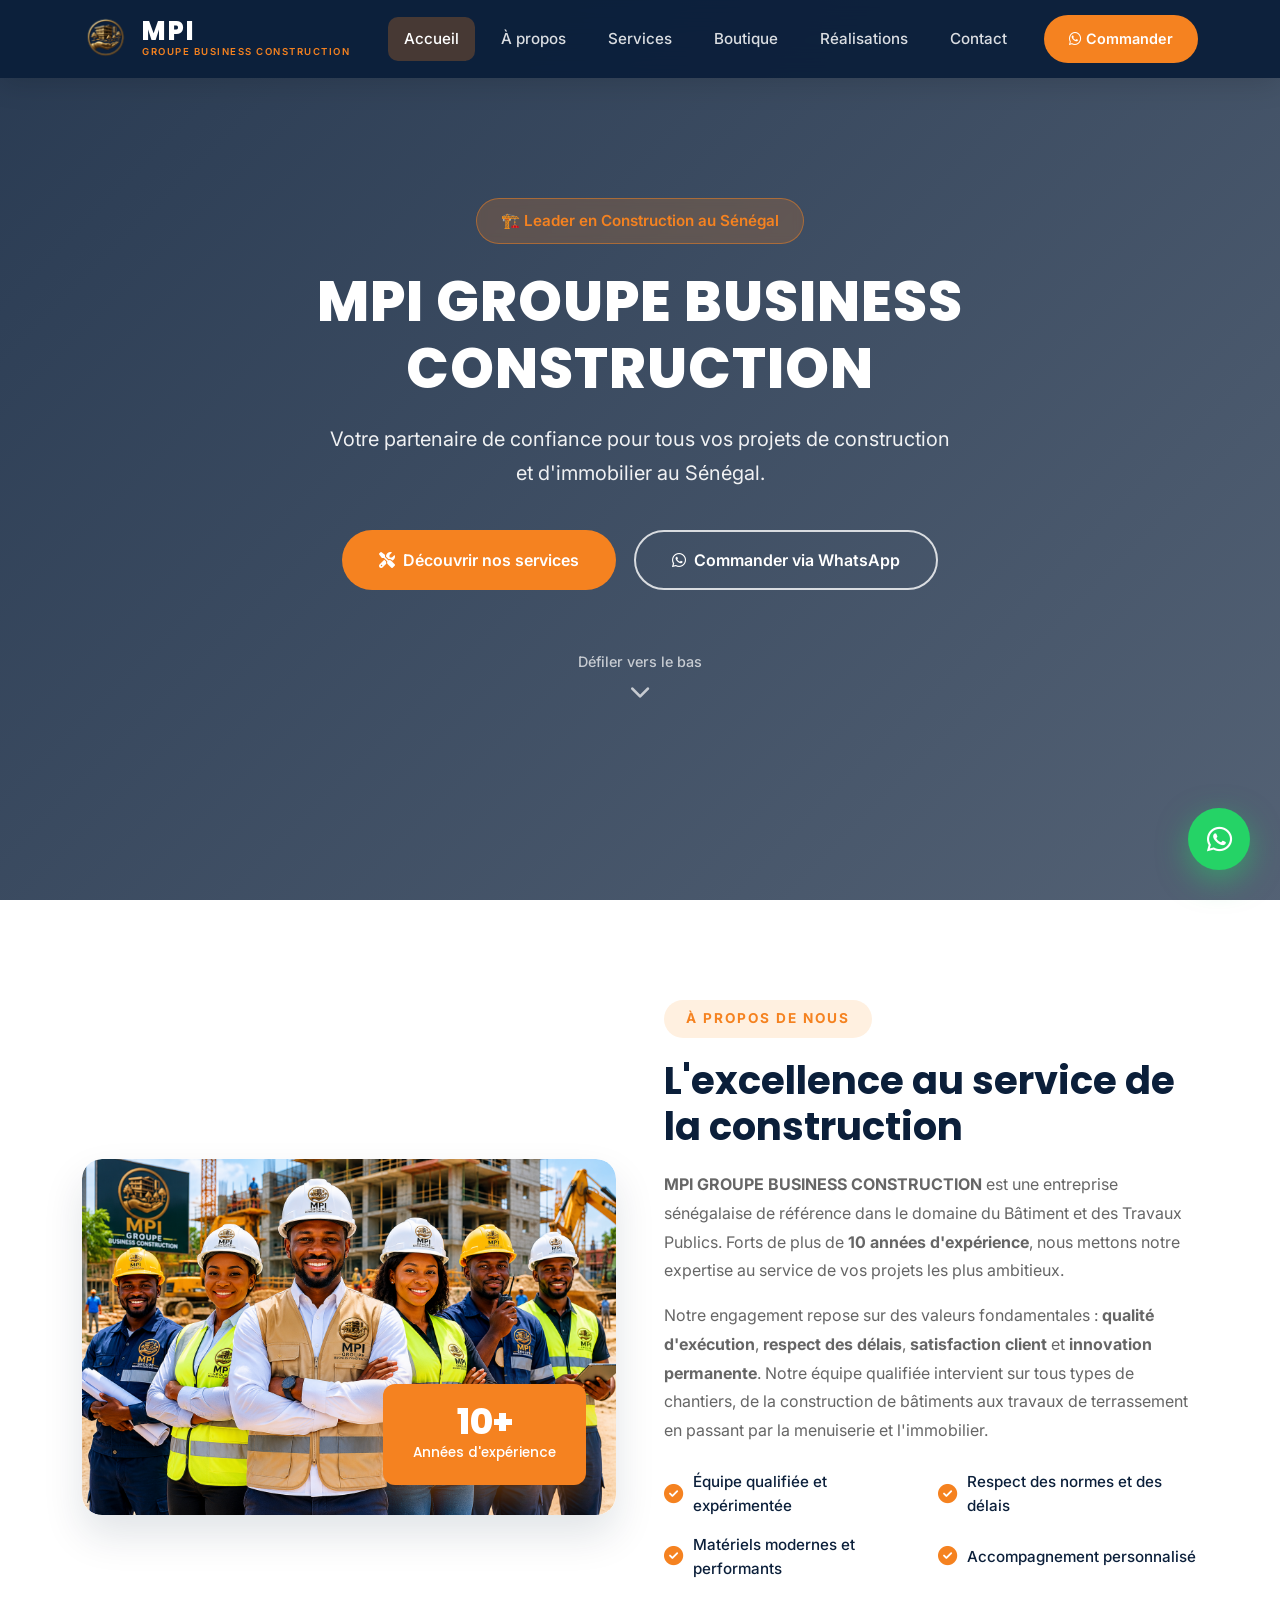
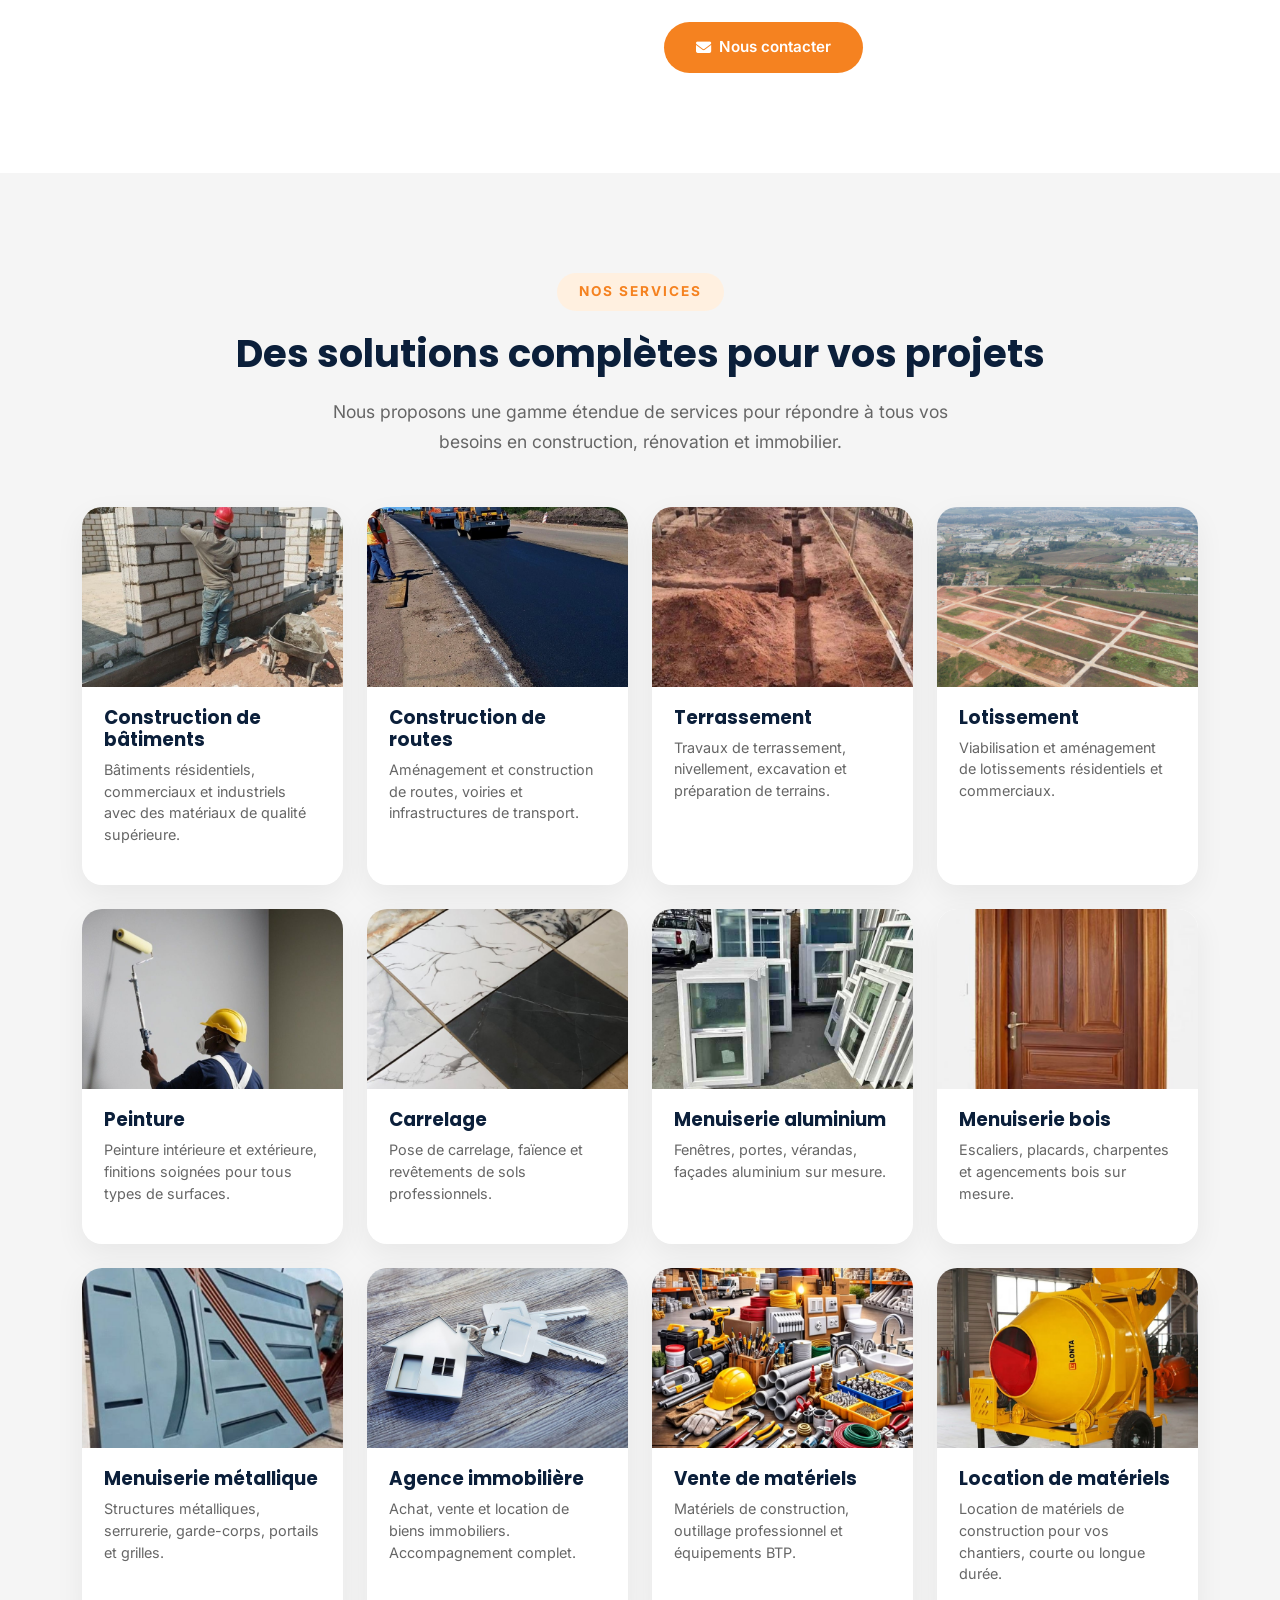
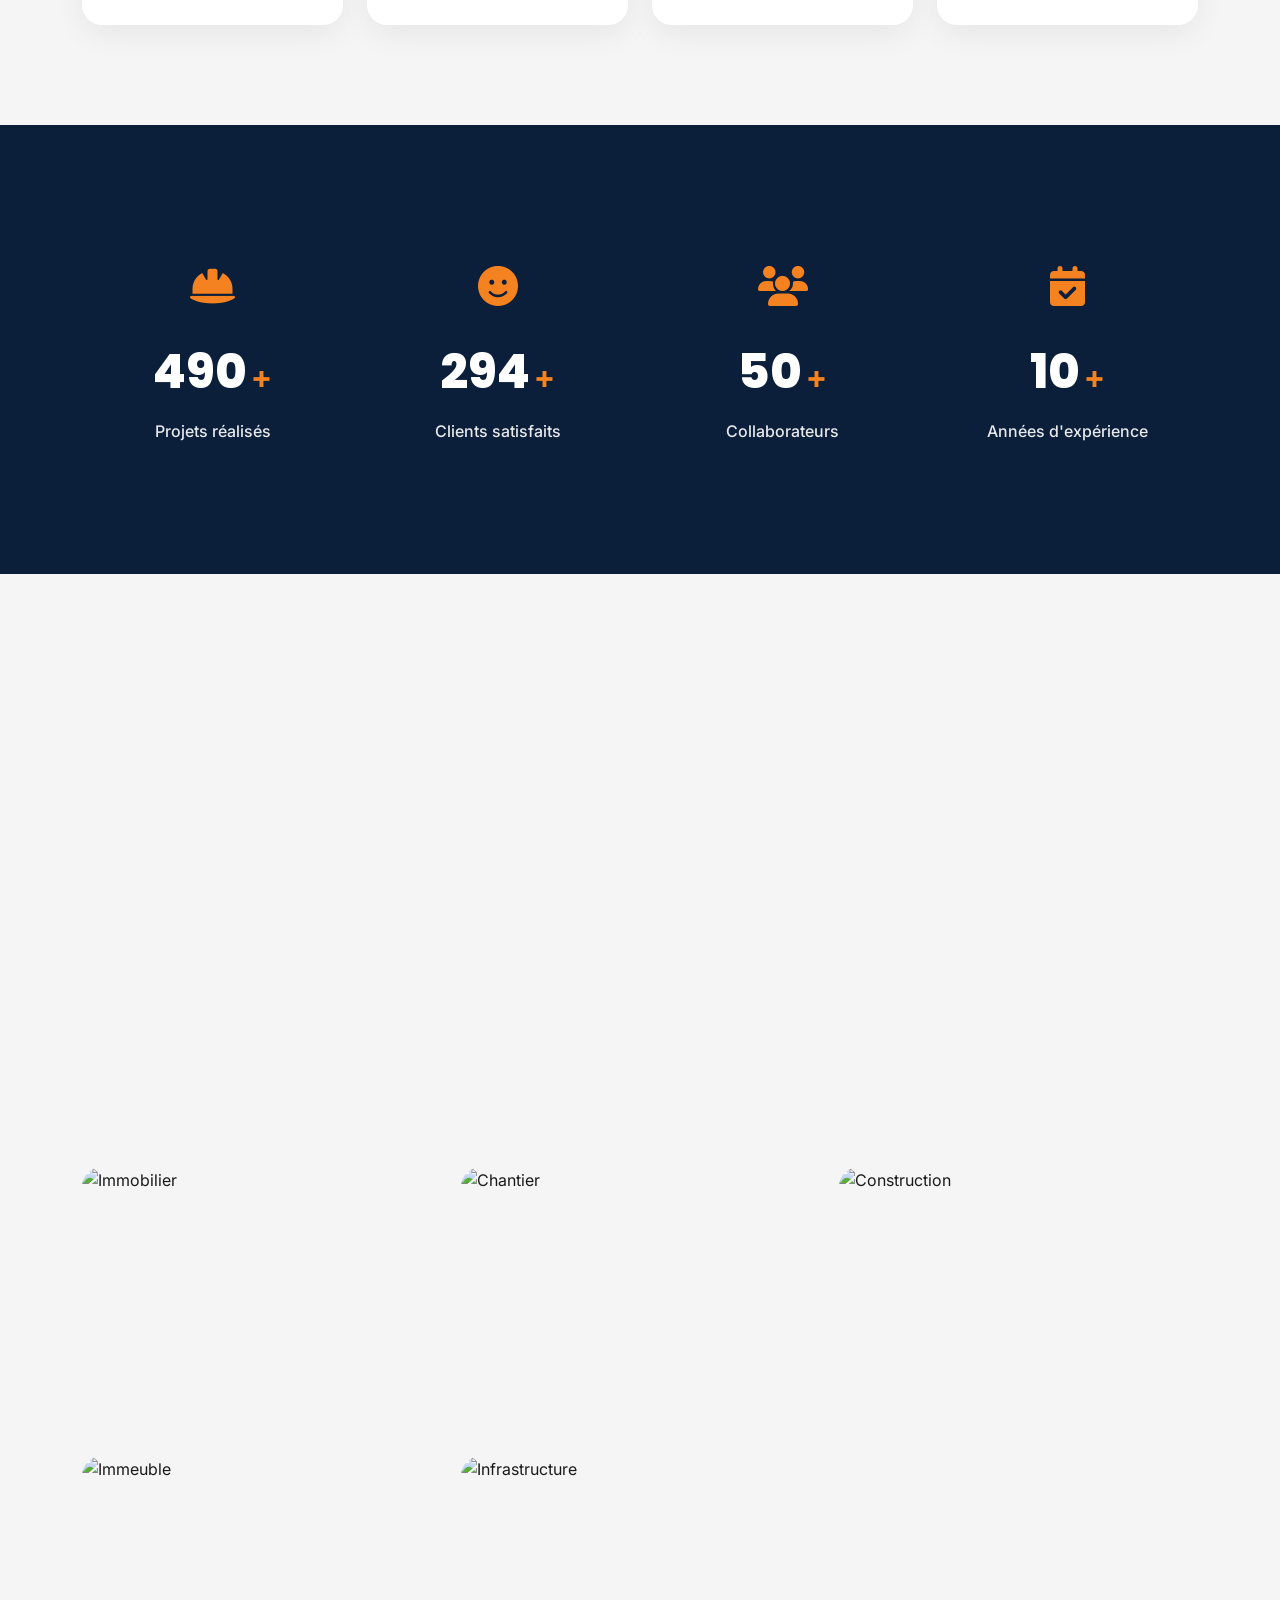
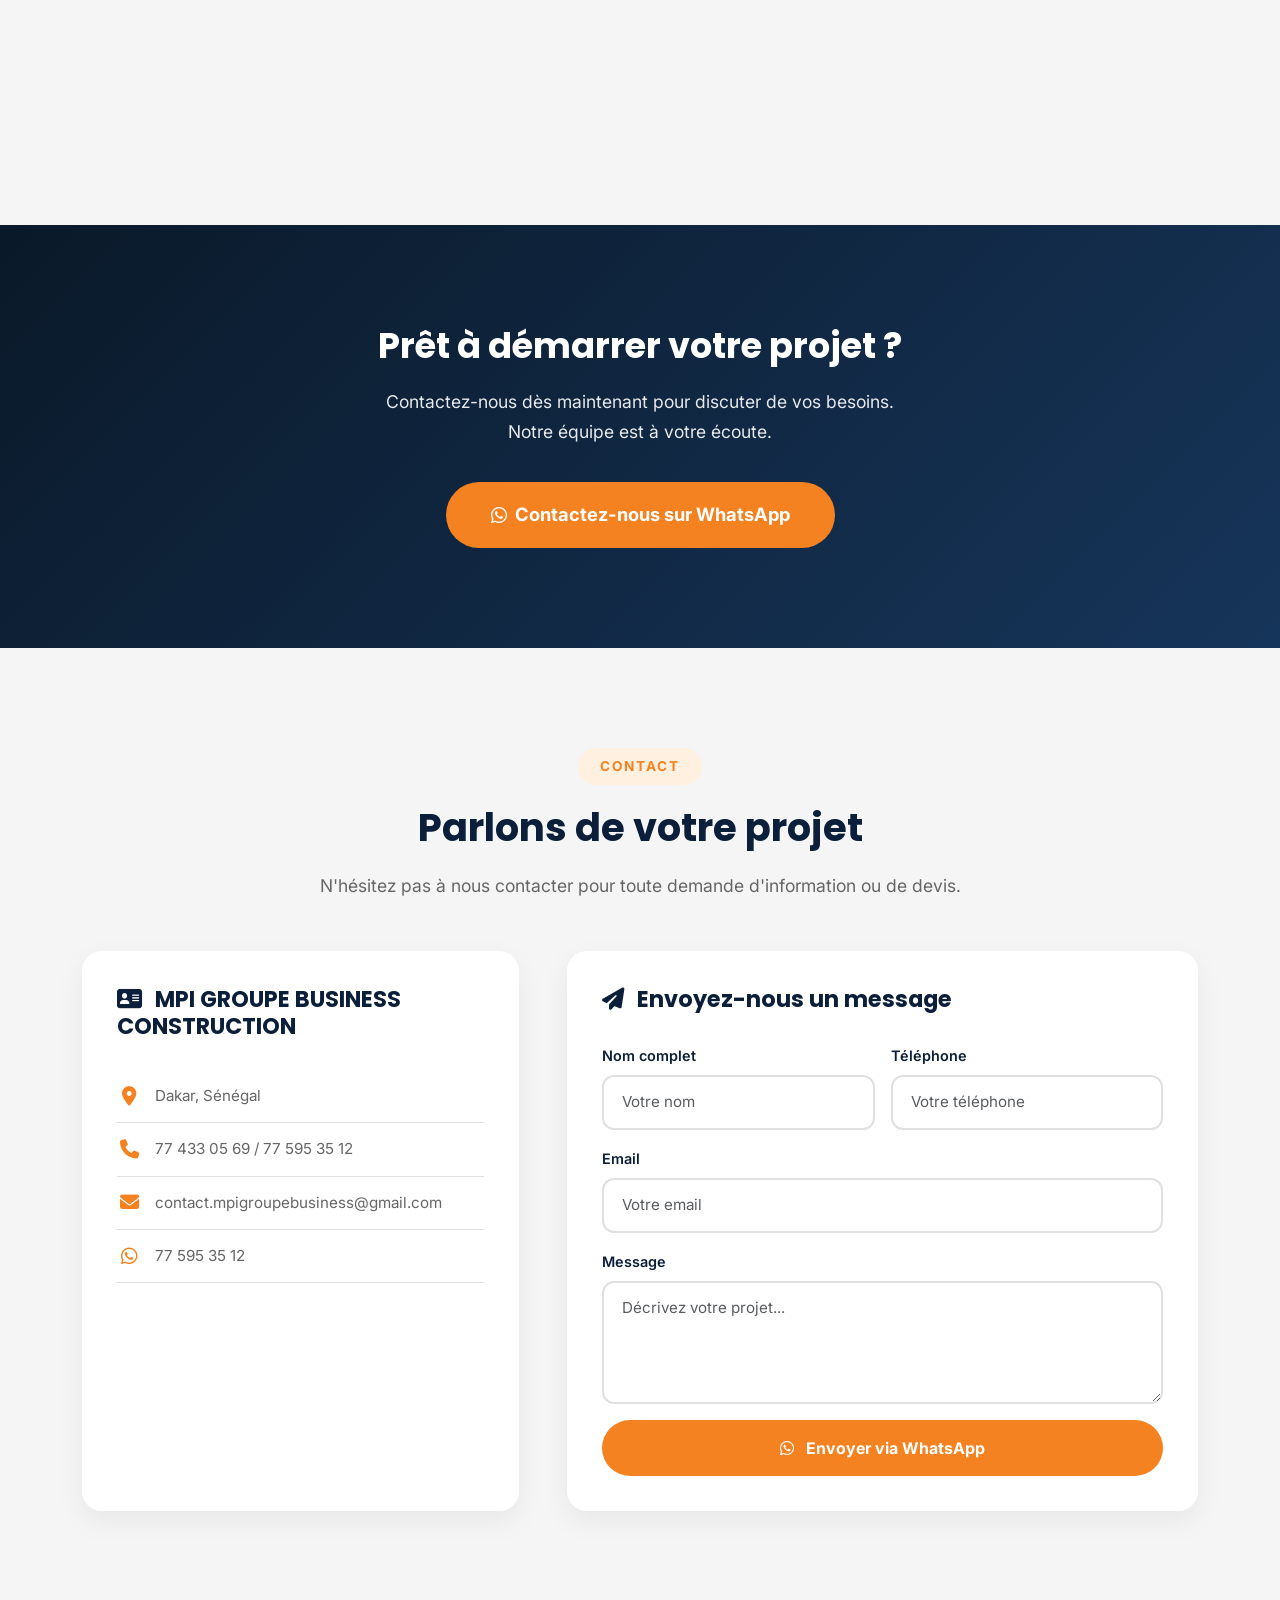
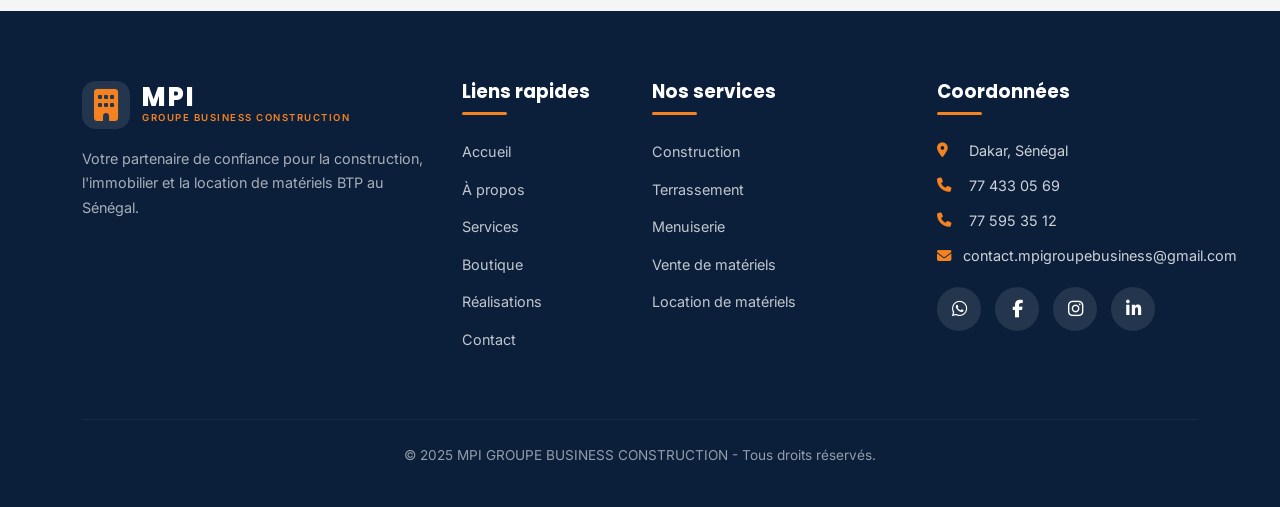
==== index.html @ d616fa85 "first commit" ====
<!DOCTYPE html>
<html lang="fr">
<head>
    <meta charset="UTF-8">
    <meta name="viewport" content="width=device-width, initial-scale=1.0">
    <!-- ==================== SEO META TAGS ==================== -->
    <meta name="title" content="MPI GROUPE BUSINESS CONSTRUCTION - Construction & Immobilier au Sénégal">
    <meta name="description" content="MPI GROUPE BUSINESS CONSTRUCTION, votre partenaire de confiance pour tous vos projets de construction, terrassement, menuiserie, lotissement et immobilier à Dakar au Sénégal. Vente et location de matériels de construction.">
    <meta name="keywords" content="MPI GROUPE BUSINESS, construction Sénégal, bâtiment Dakar, travaux publics, terrassement, lotissement, menuiserie, immobilier Sénégal, vente matériel construction, location matériel BTP, MPI Dakar">
    <meta name="author" content="MPI GROUPE BUSINESS CONSTRUCTION">
    <meta name="robots" content="index, follow">
    <meta name="language" content="French">
    <!-- Open Graph / Facebook -->
    <meta property="og:type" content="website">
    <meta property="og:url" content="https://mpi-groupe-business.netlify.app/">
    <meta property="og:title" content="MPI GROUPE BUSINESS CONSTRUCTION - Construction & Immobilier">
    <meta property="og:description" content="Expert en construction, terrassement, menuiserie, lotissement et immobilier à Dakar. Vente et location de matériels BTP.">
    <meta property="og:image" content="https://images.unsplash.com/photo-1503387762-592deb58ef4e?w=1200&h=630&fit=crop">
    <!-- Twitter -->
    <meta property="twitter:card" content="summary_large_image">
    <meta property="twitter:url" content="https://mpi-groupe-business.netlify.app/">
    <meta property="twitter:title" content="MPI GROUPE BUSINESS CONSTRUCTION">
    <meta property="twitter:description" content="Construction, immobilier et matériels BTP au Sénégal.">
    <meta property="twitter:image" content="https://images.unsplash.com/photo-1503387762-592deb58ef4e?w=1200&h=630&fit=crop">
    <!-- Favicon -->
    <link rel="icon" type="image/svg+xml" href="data:image/svg+xml,%3Csvg xmlns='http://www.w3.org/2000/svg' viewBox='0 0 64 64'%3E%3Crect x='10' y='20' width='44' height='40' fill='%230B1F3A' rx='2'/%3E%3Crect x='26' y='40' width='12' height='20' fill='%23F58220' rx='1'/%3E%3Crect x='14' y='28' width='8' height='8' fill='%23F58220' rx='1'/%3E%3Crect x='28' y='28' width='8' height='8' fill='%23F58220' rx='1'/%3E%3Crect x='42' y='28' width='8' height='8' fill='%23F58220' rx='1'/%3E%3C/svg%3E">
    <!-- Google Fonts (Inter & Poppins) -->
    <link rel="preconnect" href="https://fonts.googleapis.com">
    <link rel="preconnect" href="https://fonts.gstatic.com" crossorigin>
    <link href="https://fonts.googleapis.com/css2?family=Inter:wght@400;500;600;700;800;900&family=Poppins:wght@600;700;800&display=swap" rel="stylesheet">
    <!-- Bootstrap 5 CSS CDN -->
    <link href="https://cdn.jsdelivr.net/npm/bootstrap@5.3.2/dist/css/bootstrap.min.css" rel="stylesheet">
    <!-- Font Awesome 6 CDN -->
    <link rel="stylesheet" href="https://cdnjs.cloudflare.com/ajax/libs/font-awesome/6.5.1/css/all.min.css">
    <!-- Feuille de style personnalisée -->
    <link rel="stylesheet" href="style.css">
    <title>MPI GROUPE BUSINESS CONSTRUCTION - Construction & Immobilier au Sénégal</title>
</head>
<body>

    <!-- ==================== BOUTON WHATSAPP FLOTTANT ==================== -->
    <a href="https://wa.me/221775953512" class="whatsapp-float" target="_blank" rel="noopener noreferrer" aria-label="Contactez-nous sur WhatsApp">
        <i class="fab fa-whatsapp"></i>
    </a>

    <!-- ==================== NAVBAR ==================== -->
    <nav class="navbar navbar-expand-lg fixed-top" id="navbar">
        <div class="container">
            <a class="navbar-brand" href="index.html">
                <div class="logo-container">
                    <img src="assets/logo1.png" alt="MPI" height="48">
                    <!-- <span class="logo-icon"><i class="fas fa-building"></i></span>-->
                    <div class="logo-text">
                        <span class="logo-main">MPI</span>
                        <span class="logo-sub">GROUPE BUSINESS CONSTRUCTION</span>
                    </div>
                </div>
            </a>
            <button class="navbar-toggler" type="button" data-bs-toggle="collapse" data-bs-target="#navbarNav" aria-controls="navbarNav" aria-expanded="false" aria-label="Menu">
                <span class="navbar-toggler-icon"></span>
            </button>
            <div class="collapse navbar-collapse" id="navbarNav">
                <ul class="navbar-nav ms-auto align-items-lg-center">
                    <li class="nav-item"><a class="nav-link active" href="index.html">Accueil</a></li>
                    <li class="nav-item"><a class="nav-link" href="#a-propos">À propos</a></li>
                    <li class="nav-item"><a class="nav-link" href="#services">Services</a></li>
                    <li class="nav-item"><a class="nav-link" href="boutique.html">Boutique</a></li>
                    <li class="nav-item"><a class="nav-link" href="#realisations">Réalisations</a></li>
                    <li class="nav-item"><a class="nav-link" href="#contact">Contact</a></li>
                    <li class="nav-item ms-lg-3 mt-2 mt-lg-0">
                        <a href="https://wa.me/221775953512" class="btn btn-cta-nav" target="_blank" rel="noopener noreferrer">
                            <i class="fab fa-whatsapp me-1"></i> Commander
                        </a>
                    </li>
                </ul>
            </div>
        </div>
    </nav>

    <!-- ==================== SECTION HERO ==================== -->
    <section class="hero-section" id="accueil">
        <div class="hero-overlay"></div>
        <div class="container hero-content">
            <div class="row justify-content-center text-center">
                <div class="col-lg-10">
                    <span class="hero-badge animate-fadeInUp">🏗️ Leader en Construction au Sénégal</span>
                    <h1 class="hero-title animate-fadeInUp delay-1">MPI GROUPE BUSINESS<br>CONSTRUCTION</h1>
                    <p class="hero-subtitle animate-fadeInUp delay-2">
                        Votre partenaire de confiance pour tous vos projets de construction<br>
                        et d'immobilier au Sénégal.
                    </p>
                    <div class="hero-buttons animate-fadeInUp delay-3">
                        <a href="#services" class="btn btn-hero-primary">
                            <i class="fas fa-tools me-2"></i> Découvrir nos services
                        </a>
                        <a href="https://wa.me/221775953512" class="btn btn-hero-secondary" target="_blank" rel="noopener noreferrer">
                            <i class="fab fa-whatsapp me-2"></i> Commander via WhatsApp
                        </a>
                    </div>
                    <div class="scroll-indicator animate-fadeInUp delay-4">
                        <span>Défiler vers le bas</span>
                        <i class="fas fa-chevron-down"></i>
                    </div>
                </div>
            </div>
        </div>
    </section>

    <!-- ==================== SECTION À PROPOS ==================== -->
    <section class="about-section section-padding" id="a-propos">
        <div class="container">
            <div class="row align-items-center g-5">
                <div class="col-lg-6 reveal fade-in-left">
                    <div class="about-image-wrapper">
                        <img src="assets/apropos (2).png"
                        alt="Équipe MPI GROUPE BUSINESS CONSTRUCTION"
                        class="about-image"
                        loading="lazy">
                        <div class="experience-badge">
                            <span class="experience-number">10+</span>
                            <span class="experience-text">Années d'expérience</span>
                        </div>
                    </div>
                </div>
                <div class="col-lg-6 reveal fade-in-right">
                    <span class="section-label">À PROPOS DE NOUS</span>
                    <h2 class="section-title">L'excellence au service de la construction</h2>
                    <p class="about-text">
                        <strong>MPI GROUPE BUSINESS CONSTRUCTION</strong> est une entreprise sénégalaise de référence
                        dans le domaine du Bâtiment et des Travaux Publics. Forts de plus de <strong>10 années d'expérience</strong>,
                        nous mettons notre expertise au service de vos projets les plus ambitieux.
                    </p>
                    <p class="about-text">
                        Notre engagement repose sur des valeurs fondamentales : <strong>qualité d'exécution</strong>,
                        <strong>respect des délais</strong>, <strong>satisfaction client</strong> et <strong>innovation permanente</strong>.
                        Notre équipe qualifiée intervient sur tous types de chantiers, de la construction de bâtiments
                        aux travaux de terrassement en passant par la menuiserie et l'immobilier.
                    </p>
                    <div class="about-features">
                        <div class="about-feature-item">
                            <i class="fas fa-check-circle"></i> Équipe qualifiée et expérimentée
                        </div>
                        <div class="about-feature-item">
                            <i class="fas fa-check-circle"></i> Respect des normes et des délais
                        </div>
                        <div class="about-feature-item">
                            <i class="fas fa-check-circle"></i> Matériels modernes et performants
                        </div>
                        <div class="about-feature-item">
                            <i class="fas fa-check-circle"></i> Accompagnement personnalisé
                        </div>
                    </div>
                    <a href="#contact" class="btn btn-primary-custom mt-3">
                        <i class="fas fa-envelope me-2"></i> Nous contacter
                    </a>
                </div>
            </div>
        </div>
    </section>

    <!-- ==================== SECTION SERVICES ==================== -->
    <section class="services-section section-padding bg-light" id="services">
        <div class="container">
            <div class="section-header text-center reveal fade-in-up">
                <span class="section-label">NOS SERVICES</span>
                <h2 class="section-title">Des solutions complètes pour vos projets</h2>
                <p class="section-description">
                    Nous proposons une gamme étendue de services pour répondre à tous vos besoins
                    en construction, rénovation et immobilier.
                </p>
            </div>
            <div class="row g-4">
                <!-- Service 1 -->
                <div class="col-12 col-sm-6 col-lg-4 col-xl-3 reveal fade-in-up">
                    <div class="service-card">
                        <div class="service-img" style="background-image:url('assets/images/3.png'); ;"></div>
                        <div class="service-body">
                            <h3 class="service-title">Construction de bâtiments</h3>
                            <p class="service-text">Bâtiments résidentiels, commerciaux et industriels avec des matériaux de qualité supérieure.</p>
                        </div>
                    </div>
                </div>
                <!-- Service 2 -->
                <div class="col-12 col-sm-6 col-lg-4 col-xl-3 reveal fade-in-up delay-1">
                    <div class="service-card">
                        <div class="service-img" style="background-image: url('assets/images/2.png');"></div>
                        <div class="service-body">
                            <h3 class="service-title">Construction de routes</h3>
                            <p class="service-text">Aménagement et construction de routes, voiries et infrastructures de transport.</p>
                        </div>
                    </div>
                </div>
                <!-- Service 3 -->
                <div class="col-12 col-sm-6 col-lg-4 col-xl-3 reveal fade-in-up delay-2">
                    <div class="service-card">
                        <div class="service-img" style="background-image: url('assets/images/5.png');"></div>
                        <div class="service-body">
                            <h3 class="service-title">Terrassement</h3>
                            <p class="service-text">Travaux de terrassement, nivellement, excavation et préparation de terrains.</p>
                        </div>
                    </div>
                </div>
                <!-- Service 4 -->
                <div class="col-12 col-sm-6 col-lg-4 col-xl-3 reveal fade-in-up delay-3">
                    <div class="service-card">
                        <div class="service-img" style="background-image: url('assets/images/4.png');"></div>
                        <div class="service-body">
                            <h3 class="service-title">Lotissement</h3>
                            <p class="service-text">Viabilisation et aménagement de lotissements résidentiels et commerciaux.</p>
                        </div>
                    </div>
                </div>
                <!-- Service 5 -->
                <div class="col-12 col-sm-6 col-lg-4 col-xl-3 reveal fade-in-up">
                    <div class="service-card">
                        <div class="service-img" style="background-image: url('assets/images/6.png');"></div>
                        <div class="service-body">
                            <h3 class="service-title">Peinture</h3>
                            <p class="service-text">Peinture intérieure et extérieure, finitions soignées pour tous types de surfaces.</p>
                        </div>
                    </div>
                </div>
                <!-- Service 6 -->
                <div class="col-12 col-sm-6 col-lg-4 col-xl-3 reveal fade-in-up delay-1">
                    <div class="service-card">
                        <div class="service-img" style="background-image: url('assets/images/7.png');"></div>
                        <div class="service-body">
                            <h3 class="service-title">Carrelage</h3>
                            <p class="service-text">Pose de carrelage, faïence et revêtements de sols professionnels.</p>
                        </div>
                    </div>
                </div>
                <!-- Service 7 -->
                <div class="col-12 col-sm-6 col-lg-4 col-xl-3 reveal fade-in-up delay-2">
                    <div class="service-card">
                        <div class="service-img" style="background-image: url('assets/images/8.png');"></div>
                        <div class="service-body">
                            <h3 class="service-title">Menuiserie aluminium</h3>
                            <p class="service-text">Fenêtres, portes, vérandas, façades aluminium sur mesure.</p>
                        </div>
                    </div>
                </div>
                <!-- Service 8 -->
                <div class="col-12 col-sm-6 col-lg-4 col-xl-3 reveal fade-in-up delay-3">
                    <div class="service-card">
                        <div class="service-img" style="background-image: url('assets/images/9.png');"></div>
                        <div class="service-body">
                            <h3 class="service-title">Menuiserie bois</h3>
                            <p class="service-text">Escaliers, placards, charpentes et agencements bois sur mesure.</p>
                        </div>
                    </div>
                </div>
                <!-- Service 9 -->
                <div class="col-12 col-sm-6 col-lg-4 col-xl-3 reveal fade-in-up">
                    <div class="service-card">
                        <div class="service-img" style="background-image: url('assets/images/10.png');"></div>
                        <div class="service-body">
                            <h3 class="service-title">Menuiserie métallique</h3>
                            <p class="service-text">Structures métalliques, serrurerie, garde-corps, portails et grilles.</p>
                        </div>
                    </div>
                </div>
                <!-- Service 10 -->
                <div class="col-12 col-sm-6 col-lg-4 col-xl-3 reveal fade-in-up delay-1">
                    <div class="service-card">
                        <div class="service-img" style="background-image: url('assets/images/11.png');"></div>
                        <div class="service-body">
                            <h3 class="service-title">Agence immobilière</h3>
                            <p class="service-text">Achat, vente et location de biens immobiliers. Accompagnement complet.</p>
                        </div>
                    </div>
                </div>
                <!-- Service 11 -->
                <div class="col-12 col-sm-6 col-lg-4 col-xl-3 reveal fade-in-up delay-2">
                    <div class="service-card">
                        <div class="service-img" style="background-image: url('assets/images/1.png');"></div>
                        <div class="service-body">
                            <h3 class="service-title">Vente de matériels</h3>
                            <p class="service-text">Matériels de construction, outillage professionnel et équipements BTP.</p>
                        </div>
                    </div>
                </div>
                <!-- Service 12 -->
                <div class="col-12 col-sm-6 col-lg-4 col-xl-3 reveal fade-in-up delay-3">
                    <div class="service-card">
                        <div class="service-img" style="background-image: url('assets/images/12.png');"></div>
                        <div class="service-body">
                            <h3 class="service-title">Location de matériels</h3>
                            <p class="service-text">Location de matériels de construction pour vos chantiers, courte ou longue durée.</p>
                        </div>
                    </div>
                </div>
            </div>
        </div>
    </section>

    <!-- ==================== SECTION STATISTIQUES ==================== -->
    <section class="stats-section section-padding">
        <div class="container">
            <div class="row g-4">
                <div class="col-6 col-lg-3 reveal fade-in-up">
                    <div class="stat-card">
                        <div class="stat-icon"><i class="fas fa-hard-hat"></i></div>
                        <div class="stat-number" data-target="500">0</div>
                        <span class="stat-plus">+</span>
                        <div class="stat-label">Projets réalisés</div>
                    </div>
                </div>
                <div class="col-6 col-lg-3 reveal fade-in-up delay-1">
                    <div class="stat-card">
                        <div class="stat-icon"><i class="fas fa-smile"></i></div>
                        <div class="stat-number" data-target="300">0</div>
                        <span class="stat-plus">+</span>
                        <div class="stat-label">Clients satisfaits</div>
                    </div>
                </div>
                <div class="col-6 col-lg-3 reveal fade-in-up delay-2">
                    <div class="stat-card">
                        <div class="stat-icon"><i class="fas fa-users"></i></div>
                        <div class="stat-number" data-target="50">0</div>
                        <span class="stat-plus">+</span>
                        <div class="stat-label">Collaborateurs</div>
                    </div>
                </div>
                <div class="col-6 col-lg-3 reveal fade-in-up delay-3">
                    <div class="stat-card">
                        <div class="stat-icon"><i class="fas fa-calendar-check"></i></div>
                        <div class="stat-number" data-target="10">0</div>
                        <span class="stat-plus">+</span>
                        <div class="stat-label">Années d'expérience</div>
                    </div>
                </div>
            </div>
        </div>
    </section>

    <!-- ==================== SECTION RÉALISATIONS ==================== -->
    <section class="realisations-section section-padding bg-light" id="realisations">
        <div class="container">
            <div class="section-header text-center reveal fade-in-up">
                <span class="section-label">NOS RÉALISATIONS</span>
                <h2 class="section-title">Découvrez nos projets récents</h2>
                <p class="section-description">Un aperçu de notre savoir-faire à travers quelques-unes de nos réalisations.</p>
            </div>
            <div class="gallery-grid" id="galleryGrid">
                <div class="gallery-item reveal fade-in-up" data-src="https://images.unsplash.com/photo-1486325212027-8081e485255e?w=800&h=600&fit=crop&auto=format">
                    <img src="https://images.unsplash.com/photo-1486325212027-8081e485255e?w=400&h=300&fit=crop&auto=format" alt="Bâtiment moderne" loading="lazy">
                    <div class="gallery-overlay"><i class="fas fa-search-plus"></i><span>Bâtiment moderne</span></div>
                </div>
                <div class="gallery-item reveal fade-in-up delay-1" data-src="https://images.unsplash.com/photo-1590674899484-d5640d9da574?w=800&h=600&fit=crop&auto=format">
                    <img src="https://images.unsplash.com/photo-1590674899484-d5640d9da574?w=400&h=300&fit=crop&auto=format" alt="Route" loading="lazy">
                    <div class="gallery-overlay"><i class="fas fa-search-plus"></i><span>Construction routière</span></div>
                </div>
                <div class="gallery-item reveal fade-in-up delay-2" data-src="https://images.unsplash.com/photo-1504917595217-d4dc5ebe6122?w=800&h=600&fit=crop&auto=format">
                    <img src="https://images.unsplash.com/photo-1504917595217-d4dc5ebe6122?w=400&h=300&fit=crop&auto=format" alt="Terrassement" loading="lazy">
                    <div class="gallery-overlay"><i class="fas fa-search-plus"></i><span>Terrassement</span></div>
                </div>
                <div class="gallery-item reveal fade-in-up delay-3" data-src="https://images.unsplash.com/photo-1564013799919-ab600027ffc6?w=800&h=600&fit=crop&auto=format">
                    <img src="https://images.unsplash.com/photo-1564013799919-ab600027ffc6?w=400&h=300&fit=crop&auto=format" alt="Immobilier" loading="lazy">
                    <div class="gallery-overlay"><i class="fas fa-search-plus"></i><span>Projet immobilier</span></div>
                </div>
                <div class="gallery-item reveal fade-in-up" data-src="https://images.unsplash.com/photo-1541888946425-d81bb19240f5?w=800&h=600&fit=crop&auto=format">
                    <img src="https://images.unsplash.com/photo-1541888946425-d81bb19240f5?w=400&h=300&fit=crop&auto=format" alt="Chantier" loading="lazy">
                    <div class="gallery-overlay"><i class="fas fa-search-plus"></i><span>Chantier</span></div>
                </div>
                <div class="gallery-item reveal fade-in-up delay-1" data-src="https://images.unsplash.com/photo-1625602812206-5ec545ca1231?w=800&h=600&fit=crop&auto=format">
                    <img src="https://images.unsplash.com/photo-1625602812206-5ec545ca1231?w=400&h=300&fit=crop&auto=format" alt="Construction" loading="lazy">
                    <div class="gallery-overlay"><i class="fas fa-search-plus"></i><span>Construction</span></div>
                </div>
                <div class="gallery-item reveal fade-in-up delay-2" data-src="https://images.unsplash.com/photo-1463740839922-2d3b7e426a56?w=800&h=600&fit=crop&auto=format">
                    <img src="https://images.unsplash.com/photo-1463740839922-2d3b7e426a56?w=400&h=300&fit=crop&auto=format" alt="Immeuble" loading="lazy">
                    <div class="gallery-overlay"><i class="fas fa-search-plus"></i><span>Immeuble</span></div>
                </div>
                <div class="gallery-item reveal fade-in-up delay-3" data-src="https://images.unsplash.com/photo-1574359411659-155f19e9fd3b?w=800&h=600&fit=crop&auto=format">
                    <img src="https://images.unsplash.com/photo-1574359411659-155f19e9fd3b?w=400&h=300&fit=crop&auto=format" alt="Infrastructure" loading="lazy">
                    <div class="gallery-overlay"><i class="fas fa-search-plus"></i><span>Infrastructure</span></div>
                </div>
            </div>
        </div>
    </section>

    <!-- Lightbox -->
    <div class="lightbox" id="lightbox">
        <span class="lightbox-close" id="lightboxClose">&times;</span>
        <img src="" alt="Image agrandie" class="lightbox-image" id="lightboxImage">
        <div class="lightbox-caption" id="lightboxCaption"></div>
    </div>

    <!-- ==================== SECTION CTA ==================== -->
    <section class="cta-section section-padding">
        <div class="container text-center reveal fade-in-up">
            <h2 class="cta-title">Prêt à démarrer votre projet ?</h2>
            <p class="cta-description">Contactez-nous dès maintenant pour discuter de vos besoins.<br>Notre équipe est à votre écoute.</p>
            <a href="https://wa.me/221775953512" class="btn btn-cta-large" target="_blank" rel="noopener noreferrer">
                <i class="fab fa-whatsapp me-2"></i> Contactez-nous sur WhatsApp
            </a>
        </div>
    </section>

    <!-- ==================== SECTION CONTACT ==================== -->
    <section class="contact-section section-padding bg-light" id="contact">
        <div class="container">
            <div class="section-header text-center reveal fade-in-up">
                <span class="section-label">CONTACT</span>
                <h2 class="section-title">Parlons de votre projet</h2>
                <p class="section-description">N'hésitez pas à nous contacter pour toute demande d'information ou de devis.</p>
            </div>
            <div class="row g-5">
                <div class="col-lg-5 reveal fade-in-left">
                    <div class="contact-info-card">
                        <h3><i class="fas fa-address-card me-2"></i> MPI GROUPE BUSINESS CONSTRUCTION</h3>
                        <div class="contact-info-item">
                            <i class="fas fa-map-marker-alt"></i>
                            <span>Dakar, Sénégal</span>
                        </div>
                        <div class="contact-info-item">
                            <i class="fas fa-phone"></i>
                            <span>77 433 05 69 / 77 595 35 12</span>
                        </div>
                        <div class="contact-info-item">
                            <i class="fas fa-envelope"></i>
                            <span>contact.mpigroupebusiness@gmail.com</span>
                        </div>
                        <div class="contact-info-item">
                            <i class="fab fa-whatsapp"></i>
                            <span>77 595 35 12</span>
                        </div>
                    </div>
                  <!--  <div class="map-container mt-4">
                        <iframe src="https://www.google.com/maps/embed?pb=!1m18!1m12!1m3!1d247083.7930938342!2d-17.533920613281247!3d14.69341875!2m3!1f0!2f0!3f0!3m2!1i1024!2i768!4f13.1!3m3!1m2!1s0xec172f5b3c5bb71%3A0xb17c17d92d5c21bd!2sDakar%2C%20S%C3%A9n%C3%A9gal!5e0!3m2!1sfr!2sfr!4v1700000000000"
                        width="100%" height="280" style="border:0; border-radius:12px;" allowfullscreen="" loading="lazy" referrerpolicy="no-referrer-when-downgrade" title="Localisation MPI GROUPE BUSINESS CONSTRUCTION à Dakar"></iframe>
                    </div> -->
                </div>
                <div class="col-lg-7 reveal fade-in-right">
                    <div class="contact-form-card">
                        <h3><i class="fas fa-paper-plane me-2"></i> Envoyez-nous un message</h3>
                        <form id="contactForm">
                            <div class="row g-3">
                                <div class="col-md-6">
                                    <label for="nom" class="form-label">Nom complet</label>
                                    <input type="text" class="form-control" id="nom" placeholder="Votre nom" required>
                                </div>
                                <div class="col-md-6">
                                    <label for="telephone" class="form-label">Téléphone</label>
                                    <input type="tel" class="form-control" id="telephone" placeholder="Votre téléphone" required>
                                </div>
                                <div class="col-12">
                                    <label for="email" class="form-label">Email</label>
                                    <input type="email" class="form-control" id="email" placeholder="Votre email" required>
                                </div>
                                <div class="col-12">
                                    <label for="message" class="form-label">Message</label>
                                    <textarea class="form-control" id="message" rows="4" placeholder="Décrivez votre projet..." required></textarea>
                                </div>
                                <div class="col-12">
                                    <button type="submit" class="btn btn-submit w-100">
                                        <i class="fab fa-whatsapp me-2"></i> Envoyer via WhatsApp
                                    </button>
                                </div>
                            </div>
                        </form>
                    </div>
                </div>
            </div>
        </div>
    </section>

    <!-- ==================== FOOTER ==================== -->
    <footer class="footer-section">
        <div class="container">
            <div class="row g-4">
                <div class="col-lg-4 col-md-6">
                    <div class="footer-brand">
                        <div class="logo-container footer-logo">
                            <span class="logo-icon"><i class="fas fa-building"></i></span>
                            <div class="logo-text">
                                <span class="logo-main">MPI</span>
                                <span class="logo-sub">GROUPE BUSINESS CONSTRUCTION</span>
                            </div>
                        </div>
                        <p class="footer-description">Votre partenaire de confiance pour la construction, l'immobilier et la location de matériels BTP au Sénégal.</p>
                    </div>
                </div>
                <div class="col-lg-2 col-md-6">
                    <h4 class="footer-title">Liens rapides</h4>
                    <ul class="footer-links">
                        <li><a href="index.html">Accueil</a></li>
                        <li><a href="#a-propos">À propos</a></li>
                        <li><a href="#services">Services</a></li>
                        <li><a href="boutique.html">Boutique</a></li>
                        <li><a href="#realisations">Réalisations</a></li>
                        <li><a href="#contact">Contact</a></li>
                    </ul>
                </div>
                <div class="col-lg-3 col-md-6">
                    <h4 class="footer-title">Nos services</h4>
                    <ul class="footer-links">
                        <li><a href="#services">Construction</a></li>
                        <li><a href="#services">Terrassement</a></li>
                        <li><a href="#services">Menuiserie</a></li>
                        <li><a href="boutique.html">Vente de matériels</a></li>
                        <li><a href="boutique.html">Location de matériels</a></li>
                    </ul>
                </div>
                <div class="col-lg-3 col-md-6">
                    <h4 class="footer-title">Coordonnées</h4>
                    <ul class="footer-contact">
                        <li><i class="fas fa-map-marker-alt"></i> Dakar, Sénégal</li>
                        <li><i class="fas fa-phone"></i> 77 433 05 69</li>
                        <li><i class="fas fa-phone"></i> 77 595 35 12</li>
                        <li><i class="fas fa-envelope"></i> contact.mpigroupebusiness@gmail.com</li>
                    </ul>
                    <div class="footer-social">
                        <a href="https://wa.me/221775953512" target="_blank" rel="noopener noreferrer" aria-label="WhatsApp"><i class="fab fa-whatsapp"></i></a>
                        <a href="#" aria-label="Facebook"><i class="fab fa-facebook-f"></i></a>
                        <a href="#" aria-label="Instagram"><i class="fab fa-instagram"></i></a>
                        <a href="#" aria-label="LinkedIn"><i class="fab fa-linkedin-in"></i></a>
                    </div>
                </div>
            </div>
            <div class="footer-bottom">
                <p>&copy; 2025 MPI GROUPE BUSINESS CONSTRUCTION - Tous droits réservés.</p>
            </div>
        </div>
    </footer>

    <!-- Bootstrap 5 JS CDN -->
    <script src="https://cdn.jsdelivr.net/npm/bootstrap@5.3.2/dist/js/bootstrap.bundle.min.js"></script>
    <!-- Script personnalisé -->
    <script src="script.js"></script>
</body>
</html>
---- style.css ----
/* ============================================================
   style.css – Styles premium pour MPI GROUPE BUSINESS CONSTRUCTION
   Palette : Bleu foncé #0B1F3A / Orange #F58220 / Blanc #FFF / Gris #F5F5F5
   ============================================================ */

/* ----- Variables CSS ----- */
:root {
    --bleu-fonce: #0B1F3A;
    --bleu-moyen: #132d50;
    --orange: #F58220;
    --orange-hover: #e07316;
    --orange-clair: #fff0e0;
    --blanc: #FFFFFF;
    --gris-clair: #F5F5F5;
    --gris-moyen: #e0e0e0;
    --gris-texte: #666666;
    --noir-texte: #1a1a1a;
    --ombre-carte: 0 10px 30px rgba(0,0,0,0.06);
    --ombre-hover: 0 20px 40px rgba(11,31,58,0.12);
    --transition: all 0.35s cubic-bezier(0.4, 0, 0.2, 1);
    --border-radius: 20px;
    --border-radius-sm: 12px;
    --font-principale: 'Inter', sans-serif;
    --font-titres: 'Poppins', sans-serif;
}

/* ----- Reset & Base ----- */
html { scroll-behavior: smooth; }
body {
    font-family: var(--font-principale);
    color: var(--noir-texte);
    background: var(--blanc);
    overflow-x: hidden;
    padding-top: 80px;
    line-height: 1.6;
}
.section-padding { padding: 100px 0; }
.section-padding-top { padding: 120px 0 40px; }
.bg-light { background-color: var(--gris-clair) !important; }

/* ----- Animations Keyframes ----- */
@keyframes fadeInUp {
    from { opacity: 0; transform: translateY(40px); }
    to { opacity: 1; transform: translateY(0); }
}
@keyframes fadeInLeft {
    from { opacity: 0; transform: translateX(-50px); }
    to { opacity: 1; transform: translateX(0); }
}
@keyframes fadeInRight {
    from { opacity: 0; transform: translateX(50px); }
    to { opacity: 1; transform: translateX(0); }
}
@keyframes bounceFloat {
    0%, 100% { transform: translateY(0); }
    50% { transform: translateY(-10px); }
}
@keyframes pulse {
    0%, 100% { box-shadow: 0 0 0 0 rgba(245,130,32,0.4); }
    50% { box-shadow: 0 0 0 18px rgba(245,130,32,0); }
}
@keyframes scrollDown {
    0%, 100% { transform: translateY(0); opacity: 1; }
    50% { transform: translateY(10px); opacity: 0.5; }
}

/* ----- Classes d'animation au scroll (via JS) ----- */
.reveal { opacity: 0; transition: all 0.8s ease; }
.reveal.visible { opacity: 1; }
.reveal.fade-in-up.visible { animation: fadeInUp 0.8s ease forwards; }
.reveal.fade-in-left.visible { animation: fadeInLeft 0.8s ease forwards; }
.reveal.fade-in-right.visible { animation: fadeInRight 0.8s ease forwards; }

.delay-1 { transition-delay: 0.15s; }
.delay-2 { transition-delay: 0.3s; }
.delay-3 { transition-delay: 0.45s; }
.delay-4 { transition-delay: 0.6s; }

/* ----- NAVBAR ----- */
#navbar {
    background: rgba(11,31,58,0.95) !important;
    backdrop-filter: blur(15px);
    -webkit-backdrop-filter: blur(15px);
    box-shadow: 0 4px 30px rgba(0,0,0,0.15);
    transition: var(--transition);
    padding: 10px 0;
}
#navbar .navbar-brand { text-decoration: none; }
.logo-container { display: flex; align-items: center; gap: 12px; }
.logo-icon {
    font-size: 2rem;
    color: var(--orange);
    background: rgba(255,255,255,0.1);
    width: 48px; height: 48px;
    display: flex; align-items: center; justify-content: center;
    border-radius: 14px;
}
.logo-text { display: flex; flex-direction: column; }
.logo-main {
    font-size: 1.6rem;
    font-weight: 800;
    color: var(--blanc);
    letter-spacing: 2px;
    line-height: 1;
    font-family: var(--font-titres);
}
.logo-sub {
    font-size: 0.6rem;
    color: var(--orange);
    letter-spacing: 1.5px;
    font-weight: 600;
    text-transform: uppercase;
}
#navbar .nav-link {
    color: rgba(255,255,255,0.85) !important;
    font-weight: 500;
    margin: 0 5px;
    padding: 10px 16px !important;
    border-radius: 10px;
    transition: var(--transition);
    font-size: 0.95rem;
}
#navbar .nav-link:hover,
#navbar .nav-link.active {
    color: var(--blanc) !important;
    background: rgba(245,130,32,0.25);
}
#navbar .navbar-toggler {
    border-color: rgba(255,255,255,0.5);
}
#navbar .navbar-toggler-icon {
    background-image: url("data:image/svg+xml,%3Csvg xmlns='http://www.w3.org/2000/svg' viewBox='0 0 30 30'%3E%3Cpath stroke='rgba(255,255,255,0.9)' stroke-width='2' d='M4 7h22M4 15h22M4 23h22'/%3E%3C/svg%3E");
}
.btn-cta-nav {
    background: var(--orange);
    color: var(--blanc);
    font-weight: 600;
    padding: 12px 24px;
    border-radius: 50px;
    transition: var(--transition);
    text-decoration: none;
    display: inline-flex;
    align-items: center;
    white-space: nowrap;
    font-size: 0.9rem;
}
.btn-cta-nav:hover {
    background: var(--orange-hover);
    color: var(--blanc);
    transform: translateY(-3px);
    box-shadow: 0 8px 25px rgba(245,130,32,0.4);
}

/* ----- HERO SECTION ----- */
.hero-section {
    position: relative;
    min-height: 100vh;
    background: url('https://images.unsplash.com/photo-1503387762-592deb58ef4e?w=1920&h=1080&fit=crop&auto=format') center/cover no-repeat;
    display: flex;
    align-items: center;
    justify-content: center;
    margin-top: -80px;
}
.hero-overlay {
    position: absolute;
    inset: 0;
    background: linear-gradient(135deg, rgba(11,31,58,0.88) 0%, rgba(11,31,58,0.7) 100%);
}
.hero-content { position: relative; z-index: 2; color: var(--blanc); padding: 40px 0; }
.hero-badge {
    display: inline-block;
    background: rgba(245,130,32,0.2);
    border: 1px solid rgba(245,130,32,0.5);
    color: var(--orange);
    padding: 10px 24px;
    border-radius: 50px;
    font-weight: 600;
    font-size: 0.95rem;
    margin-bottom: 24px;
    backdrop-filter: blur(5px);
}
.hero-title {
    font-size: 3.5rem;
    font-weight: 800;
    letter-spacing: 1px;
    margin-bottom: 20px;
    line-height: 1.2;
    font-family: var(--font-titres);
}
.hero-subtitle {
    font-size: 1.25rem;
    opacity: 0.92;
    margin-bottom: 40px;
    line-height: 1.7;
    font-weight: 400;
}
.hero-buttons { display: flex; flex-wrap: wrap; gap: 18px; justify-content: center; }
.btn-hero-primary {
    background: var(--orange);
    color: var(--blanc);
    font-weight: 600;
    padding: 16px 36px;
    border-radius: 50px;
    transition: var(--transition);
    text-decoration: none;
    display: inline-flex;
    align-items: center;
    font-size: 1rem;
}
.btn-hero-primary:hover {
    background: var(--orange-hover);
    color: var(--blanc);
    transform: translateY(-4px);
    box-shadow: 0 12px 35px rgba(245,130,32,0.5);
}
.btn-hero-secondary {
    background: transparent;
    color: var(--blanc);
    font-weight: 600;
    padding: 16px 36px;
    border-radius: 50px;
    border: 2px solid rgba(255,255,255,0.8);
    transition: var(--transition);
    text-decoration: none;
    display: inline-flex;
    align-items: center;
    font-size: 1rem;
}
.btn-hero-secondary:hover {
    background: var(--blanc);
    color: var(--bleu-fonce);
    transform: translateY(-4px);
}
.scroll-indicator {
    margin-top: 60px;
    display: flex;
    flex-direction: column;
    align-items: center;
    gap: 8px;
    opacity: 0.7;
    font-size: 0.9rem;
    font-weight: 500;
}
.scroll-indicator i { animation: scrollDown 2s ease infinite; font-size: 1.3rem; }

/* ----- TITRES DE SECTION ----- */
.section-label {
    display: inline-block;
    background: var(--orange-clair);
    color: var(--orange);
    padding: 8px 22px;
    border-radius: 50px;
    font-weight: 700;
    font-size: 0.85rem;
    letter-spacing: 2px;
    text-transform: uppercase;
    margin-bottom: 20px;
}
.section-title {
    font-size: 2.4rem;
    font-weight: 700;
    color: var(--bleu-fonce);
    margin-bottom: 20px;
    font-family: var(--font-titres);
}
.section-description {
    color: var(--gris-texte);
    font-size: 1.1rem;
    max-width: 650px;
    margin: 0 auto 50px;
    line-height: 1.7;
}

/* ----- BOUTON PRINCIPAL ----- */
.btn-primary-custom {
    background: var(--orange);
    color: var(--blanc);
    font-weight: 600;
    padding: 14px 32px;
    border-radius: 50px;
    transition: var(--transition);
    text-decoration: none;
    display: inline-flex;
    align-items: center;
    border: none;
    font-size: 0.95rem;
}
.btn-primary-custom:hover {
    background: var(--orange-hover);
    color: var(--blanc);
    transform: translateY(-3px);
    box-shadow: 0 10px 30px rgba(245,130,32,0.4);
}

/* ----- SECTION À PROPOS ----- */
.about-image-wrapper {
    position: relative;
    border-radius: var(--border-radius);
    overflow: hidden;
    box-shadow: var(--ombre-hover);
}
.about-image {
    width: 100%;
    height: auto;
    border-radius: var(--border-radius);
    object-fit: cover;
    transition: transform 0.5s ease;
}
.about-image-wrapper:hover .about-image { transform: scale(1.04); }
.experience-badge {
    position: absolute;
    bottom: 30px;
    right: 30px;
    background: var(--orange);
    color: var(--blanc);
    padding: 20px 30px;
    border-radius: var(--border-radius-sm);
    text-align: center;
    box-shadow: 0 15px 35px rgba(245,130,32,0.4);
    font-family: var(--font-titres);
}
.experience-number { display: block; font-size: 2.2rem; font-weight: 800; line-height: 1; }
.experience-text { font-size: 0.85rem; font-weight: 500; }
.about-text { color: var(--gris-texte); line-height: 1.8; margin-bottom: 16px; font-size: 1rem; }
.about-features { display: grid; grid-template-columns: 1fr 1fr; gap: 14px; margin: 25px 0; }
.about-feature-item {
    display: flex; align-items: center; gap: 10px;
    font-weight: 500; color: var(--bleu-fonce); font-size: 0.95rem;
}
.about-feature-item i { color: var(--orange); font-size: 1.2rem; }

/* ----- SECTION SERVICES (avec images) ----- */
.service-card {
    background: var(--blanc);
    border-radius: var(--border-radius);
    overflow: hidden;
    box-shadow: var(--ombre-carte);
    transition: var(--transition);
    height: 100%;
    display: flex;
    flex-direction: column;
}
.service-card:hover {
    transform: translateY(-10px);
    box-shadow: var(--ombre-hover);
}
.service-img {
    height: 180px;
    background-size: cover;
    background-position: center;
    transition: transform 0.5s ease;
}
.service-card:hover .service-img { transform: scale(1.05); }
.service-body { padding: 20px 22px 24px; flex: 1; display: flex; flex-direction: column; }
.service-title {
    font-size: 1.15rem;
    font-weight: 700;
    color: var(--bleu-fonce);
    margin-bottom: 8px;
    font-family: var(--font-titres);
}
.service-text {
    color: var(--gris-texte);
    font-size: 0.9rem;
    line-height: 1.5;
    flex: 1;
}

/* ----- SECTION STATISTIQUES ----- */
.stats-section {
    background: var(--bleu-fonce);
    color: var(--blanc);
    position: relative;
    overflow: hidden;
}
.stat-card { text-align: center; padding: 30px 20px; position: relative; z-index: 2; }
.stat-icon { font-size: 2.5rem; color: var(--orange); margin-bottom: 15px; }
.stat-number { font-size: 3rem; font-weight: 800; display: inline; font-family: var(--font-titres); }
.stat-plus { font-size: 2rem; font-weight: 700; color: var(--orange); }
.stat-label { font-size: 1rem; opacity: 0.9; margin-top: 8px; font-weight: 500; }

/* ----- RÉALISATIONS (Galerie) ----- */
.gallery-grid {
    display: grid;
    grid-template-columns: repeat(auto-fill, minmax(280px, 1fr));
    gap: 20px;
}
.gallery-item {
    position: relative;
    border-radius: var(--border-radius);
    overflow: hidden;
    cursor: pointer;
    aspect-ratio: 4/3;
}
.gallery-item img { width: 100%; height: 100%; object-fit: cover; transition: var(--transition); }
.gallery-item:hover img { transform: scale(1.08); }
.gallery-overlay {
    position: absolute;
    inset: 0;
    background: rgba(11,31,58,0.7);
    display: flex;
    flex-direction: column;
    align-items: center;
    justify-content: center;
    gap: 10px;
    opacity: 0;
    transition: var(--transition);
    color: var(--blanc);
}
.gallery-item:hover .gallery-overlay { opacity: 1; }
.gallery-overlay i { font-size: 2.2rem; color: var(--orange); }
.gallery-overlay span { font-weight: 600; font-size: 1rem; }

/* ----- LIGHTBOX ----- */
.lightbox {
    display: none;
    position: fixed;
    z-index: 9999;
    inset: 0;
    background: rgba(0,0,0,0.95);
    align-items: center;
    justify-content: center;
    flex-direction: column;
}
.lightbox.active { display: flex; }
.lightbox-image {
    max-width: 90vw;
    max-height: 80vh;
    border-radius: 16px;
    box-shadow: 0 20px 60px rgba(0,0,0,0.5);
}
.lightbox-close {
    position: absolute;
    top: 25px;
    right: 40px;
    color: var(--blanc);
    font-size: 3.5rem;
    cursor: pointer;
    transition: var(--transition);
    z-index: 10;
}
.lightbox-close:hover { color: var(--orange); }
.lightbox-caption { color: var(--blanc); margin-top: 20px; font-weight: 500; font-size: 1.1rem; }

/* ----- SECTION CTA ----- */
.cta-section {
    background: linear-gradient(135deg, #0a1929 0%, #16355a 100%);
    color: var(--blanc);
}
.cta-title { font-size: 2.2rem; font-weight: 700; margin-bottom: 20px; font-family: var(--font-titres); }
.cta-description { opacity: 0.9; margin-bottom: 35px; line-height: 1.7; font-size: 1.1rem; }
.btn-cta-large {
    background: var(--orange);
    color: var(--blanc);
    font-weight: 700;
    padding: 18px 44px;
    border-radius: 50px;
    font-size: 1.15rem;
    transition: var(--transition);
    text-decoration: none;
    display: inline-flex;
    align-items: center;
    animation: pulse 2.5s infinite;
}
.btn-cta-large:hover {
    background: var(--orange-hover);
    color: var(--blanc);
    transform: translateY(-4px);
    box-shadow: 0 15px 40px rgba(245,130,32,0.5);
}

/* ----- SECTION CONTACT ----- */
.contact-info-card,
.contact-form-card {
    background: var(--blanc);
    border-radius: var(--border-radius);
    padding: 35px;
    box-shadow: var(--ombre-carte);
    height: 100%;
}
.contact-info-card h3,
.contact-form-card h3 {
    font-size: 1.4rem;
    font-weight: 700;
    color: var(--bleu-fonce);
    margin-bottom: 30px;
    font-family: var(--font-titres);
}
.contact-info-item {
    display: flex;
    align-items: center;
    gap: 14px;
    padding: 14px 0;
    border-bottom: 1px solid var(--gris-moyen);
    color: var(--gris-texte);
    font-size: 0.95rem;
}
.contact-info-item i { color: var(--orange); font-size: 1.2rem; width: 24px; text-align: center; }
.contact-form-card .form-control {
    border-radius: var(--border-radius-sm);
    border: 2px solid var(--gris-moyen);
    padding: 14px 18px;
    transition: var(--transition);
    font-size: 0.95rem;
    font-family: var(--font-principale);
}
.contact-form-card .form-control:focus {
    border-color: var(--orange);
    box-shadow: 0 0 0 4px rgba(245,130,32,0.1);
}
.contact-form-card .form-label {
    font-weight: 600;
    color: var(--bleu-fonce);
    font-size: 0.9rem;
    margin-bottom: 8px;
}
.btn-submit {
    background: var(--orange);
    color: var(--blanc);
    font-weight: 700;
    padding: 16px;
    border-radius: 50px;
    border: none;
    transition: var(--transition);
    font-size: 1rem;
}
.btn-submit:hover { background: var(--orange-hover); transform: translateY(-2px); box-shadow: 0 8px 25px rgba(245,130,32,0.4); }
.map-container { border-radius: var(--border-radius); overflow: hidden; box-shadow: var(--ombre-carte); }

/* ----- FOOTER ----- */
.footer-section {
    background: var(--bleu-fonce);
    color: rgba(255,255,255,0.8);
    padding: 70px 0 0;
}
.footer-logo .logo-main { color: var(--blanc); }
.footer-logo .logo-sub { color: var(--orange); }
.footer-description { font-size: 0.9rem; line-height: 1.7; margin-top: 18px; opacity: 0.8; }
.footer-title {
    color: var(--blanc);
    font-size: 1.15rem;
    font-weight: 700;
    margin-bottom: 24px;
    position: relative;
    padding-bottom: 12px;
    font-family: var(--font-titres);
}
.footer-title::after {
    content: '';
    position: absolute;
    bottom: 0; left: 0;
    width: 45px; height: 3px;
    background: var(--orange);
    border-radius: 2px;
}
.footer-links { list-style: none; padding: 0; }
.footer-links li { margin-bottom: 12px; }
.footer-links li a {
    color: rgba(255,255,255,0.75);
    text-decoration: none;
    transition: var(--transition);
    font-size: 0.9rem;
    font-weight: 400;
}
.footer-links li a:hover { color: var(--orange); padding-left: 8px; }
.footer-contact { list-style: none; padding: 0; }
.footer-contact li {
    margin-bottom: 12px;
    font-size: 0.9rem;
    display: flex;
    align-items: center;
    gap: 12px;
}
.footer-contact li i { color: var(--orange); width: 20px; }
.footer-social { display: flex; gap: 14px; margin-top: 20px; }
.footer-social a {
    background: rgba(255,255,255,0.1);
    color: var(--blanc);
    width: 44px; height: 44px;
    display: flex; align-items: center; justify-content: center;
    border-radius: 50%;
    transition: var(--transition);
    text-decoration: none;
    font-size: 1.1rem;
}
.footer-social a:hover { background: var(--orange); transform: translateY(-4px); }
.footer-bottom {
    text-align: center;
    padding: 25px 0;
    margin-top: 50px;
    border-top: 1px solid rgba(255,255,255,0.08);
    font-size: 0.85rem;
    opacity: 0.7;
}

/* ----- BOUTON WHATSAPP FLOTTANT ----- */
.whatsapp-float {
    position: fixed;
    bottom: 30px;
    right: 30px;
    z-index: 9998;
    background: #25D366;
    color: var(--blanc);
    width: 62px; height: 62px;
    border-radius: 50%;
    display: flex;
    align-items: center;
    justify-content: center;
    font-size: 1.8rem;
    text-decoration: none;
    box-shadow: 0 10px 30px rgba(37,211,102,0.5);
    animation: bounceFloat 2.2s ease infinite;
    transition: var(--transition);
}
.whatsapp-float:hover { background: #1ebe5c; color: var(--blanc); transform: scale(1.1); }

/* ----- PAGE BOUTIQUE ----- */
.boutique-header { background: var(--gris-clair); }
.filter-section { padding: 30px 0; }
.filter-buttons { display: flex; flex-wrap: wrap; gap: 14px; justify-content: center; }
.filter-btn {
    padding: 12px 32px;
    border-radius: 50px;
    border: 2px solid var(--bleu-fonce);
    background: transparent;
    color: var(--bleu-fonce);
    font-weight: 600;
    cursor: pointer;
    transition: var(--transition);
    font-size: 0.95rem;
    font-family: var(--font-principale);
}
.filter-btn:hover,
.filter-btn.active {
    background: var(--bleu-fonce);
    color: var(--blanc);
}
.product-card {
    background: var(--blanc);
    border-radius: var(--border-radius);
    overflow: hidden;
    box-shadow: var(--ombre-carte);
    transition: var(--transition);
    height: 100%;
    display: flex;
    flex-direction: column;
}
.product-card:hover { transform: translateY(-8px); box-shadow: var(--ombre-hover); }
.product-img {
    height: 200px;
    background-size: cover;
    background-position: center;
    transition: transform 0.5s ease;
}
.product-card:hover .product-img { transform: scale(1.05); }
.product-body { padding: 22px; flex: 1; display: flex; flex-direction: column; }
.product-category {
    display: inline-block;
    padding: 5px 16px;
    border-radius: 50px;
    font-size: 0.75rem;
    font-weight: 600;
    letter-spacing: 1px;
    text-transform: uppercase;
    margin-bottom: 12px;
    width: fit-content;
}
.product-category.vente { background: #e8f5e9; color: #2e7d32; }
.product-category.location { background: #e3f2fd; color: #1565c0; }
.product-title {
    font-size: 1.25rem;
    font-weight: 700;
    color: var(--bleu-fonce);
    margin-bottom: 8px;
    font-family: var(--font-titres);
}
.product-price {
    font-size: 1.4rem;
    font-weight: 800;
    color: var(--orange);
    margin-bottom: 12px;
}
.product-description { font-size: 0.9rem; color: var(--gris-texte); line-height: 1.6; flex: 1; }
.btn-whatsapp-product {
    background: #25D366;
    color: var(--blanc);
    font-weight: 600;
    padding: 12px;
    border-radius: 50px;
    text-align: center;
    text-decoration: none;
    display: block;
    transition: var(--transition);
    margin-top: 18px;
    font-size: 0.9rem;
}
.btn-whatsapp-product:hover { background: #1ebe5c; color: var(--blanc); transform: translateY(-2px); }

/* ----- RESPONSIVE ----- */
@media (max-width: 991px) {
    .hero-title { font-size: 2.6rem; }
    .section-title { font-size: 2rem; }
    #navbar .nav-link { margin: 3px 0; }
    .about-features { grid-template-columns: 1fr; }
}
@media (max-width: 767px) {
    .hero-title { font-size: 2rem; }
    .hero-subtitle { font-size: 1rem; }
    .section-title { font-size: 1.7rem; }
    .section-padding { padding: 60px 0; }
    .hero-buttons { flex-direction: column; align-items: center; }
    .btn-hero-primary, .btn-hero-secondary { width: 100%; justify-content: center; }
    .gallery-grid { grid-template-columns: repeat(2, 1fr); gap: 12px; }
    .stat-number { font-size: 2.2rem; }
    .whatsapp-float { width: 55px; height: 55px; font-size: 1.5rem; bottom: 20px; right: 20px; }
}
@media (max-width: 480px) {
    .gallery-grid { grid-template-columns: 1fr; }
    .logo-main { font-size: 1.3rem; }
    .logo-sub { font-size: 0.55rem; }
    .logo-icon { font-size: 1.6rem; width: 40px; height: 40px; }
}
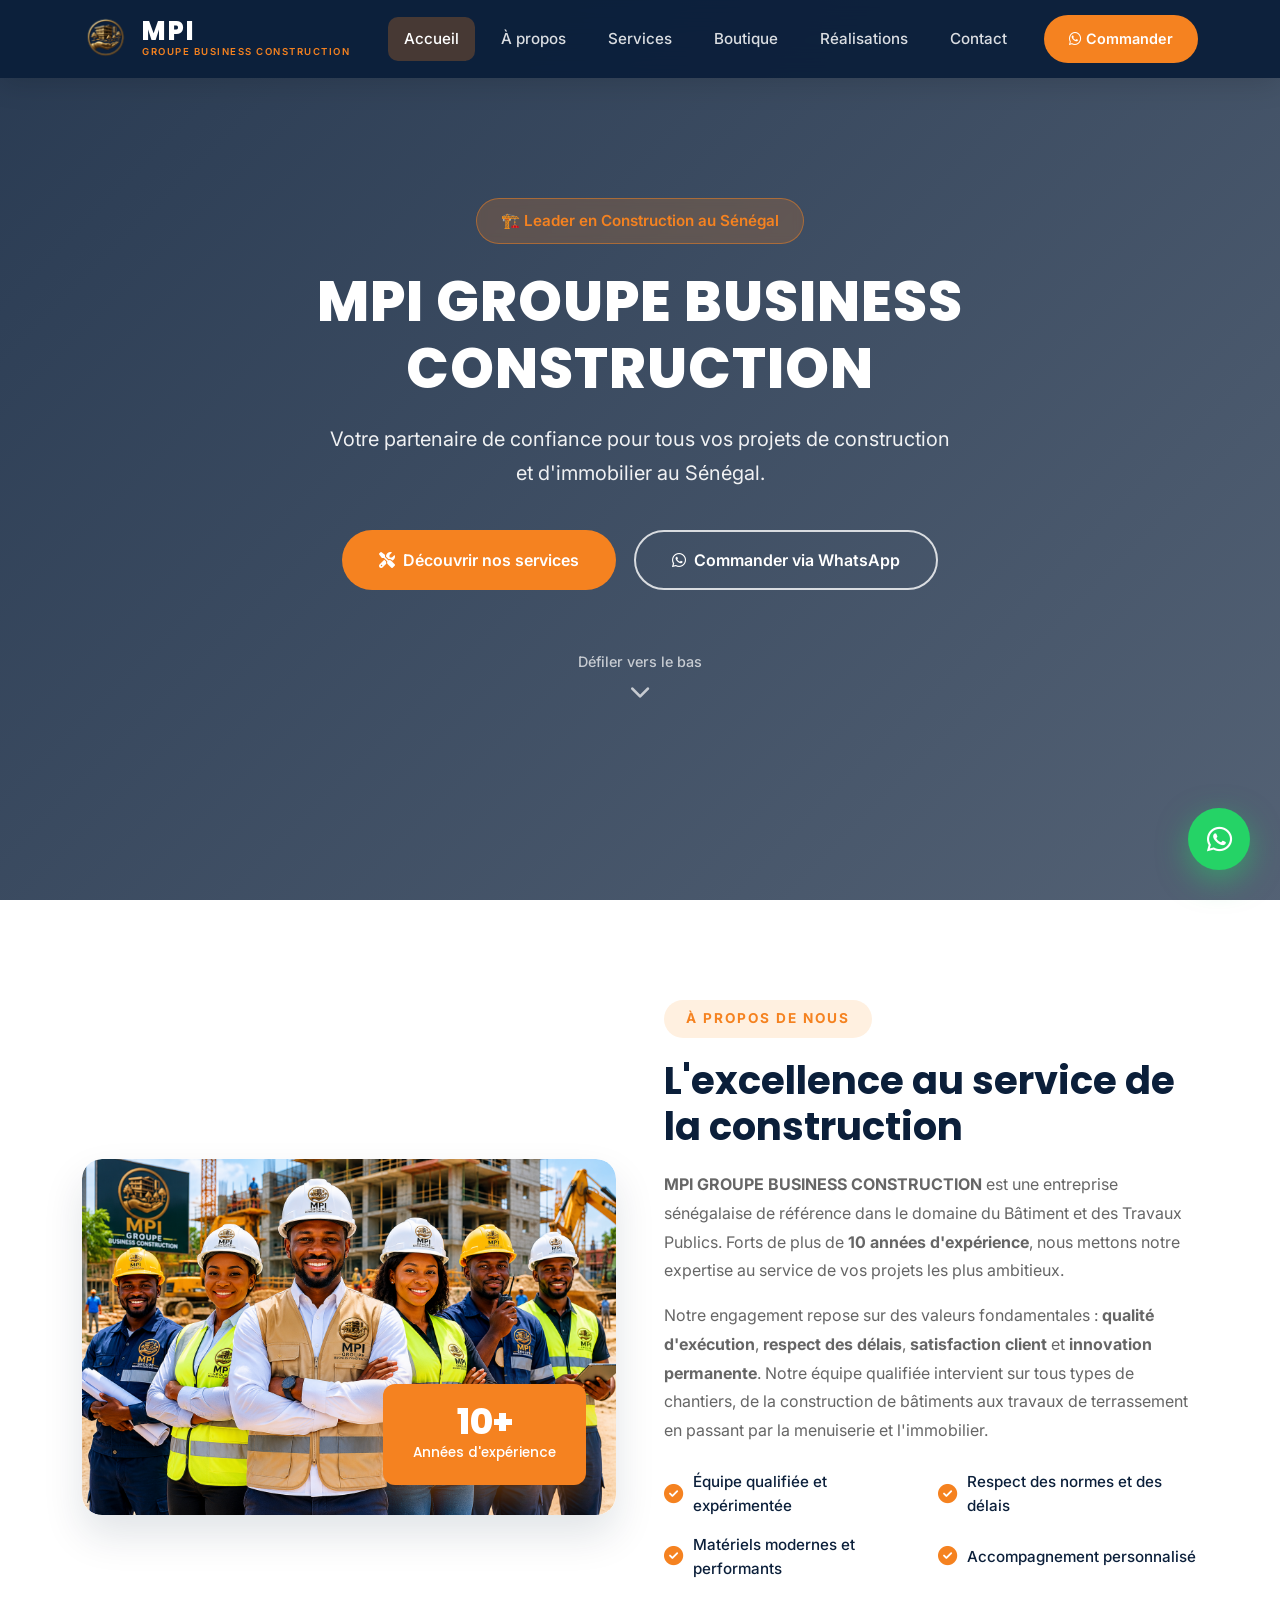
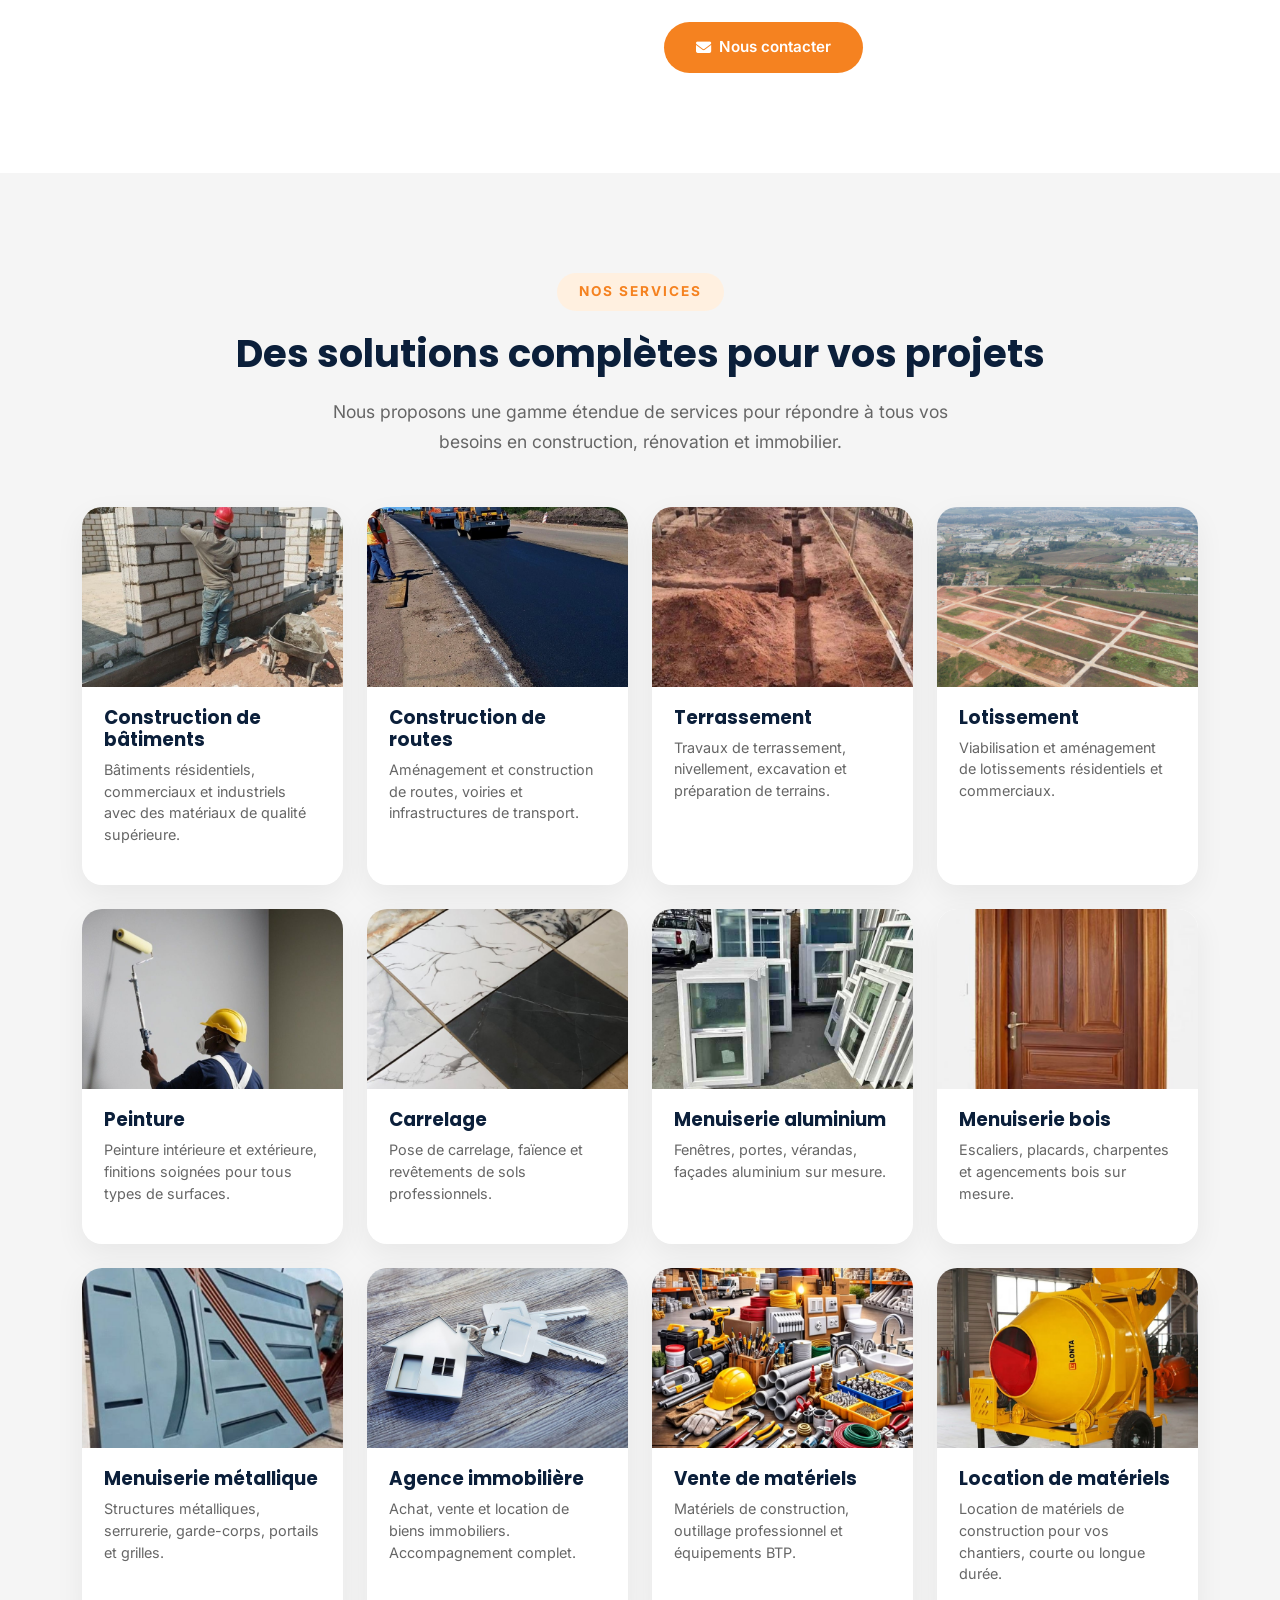
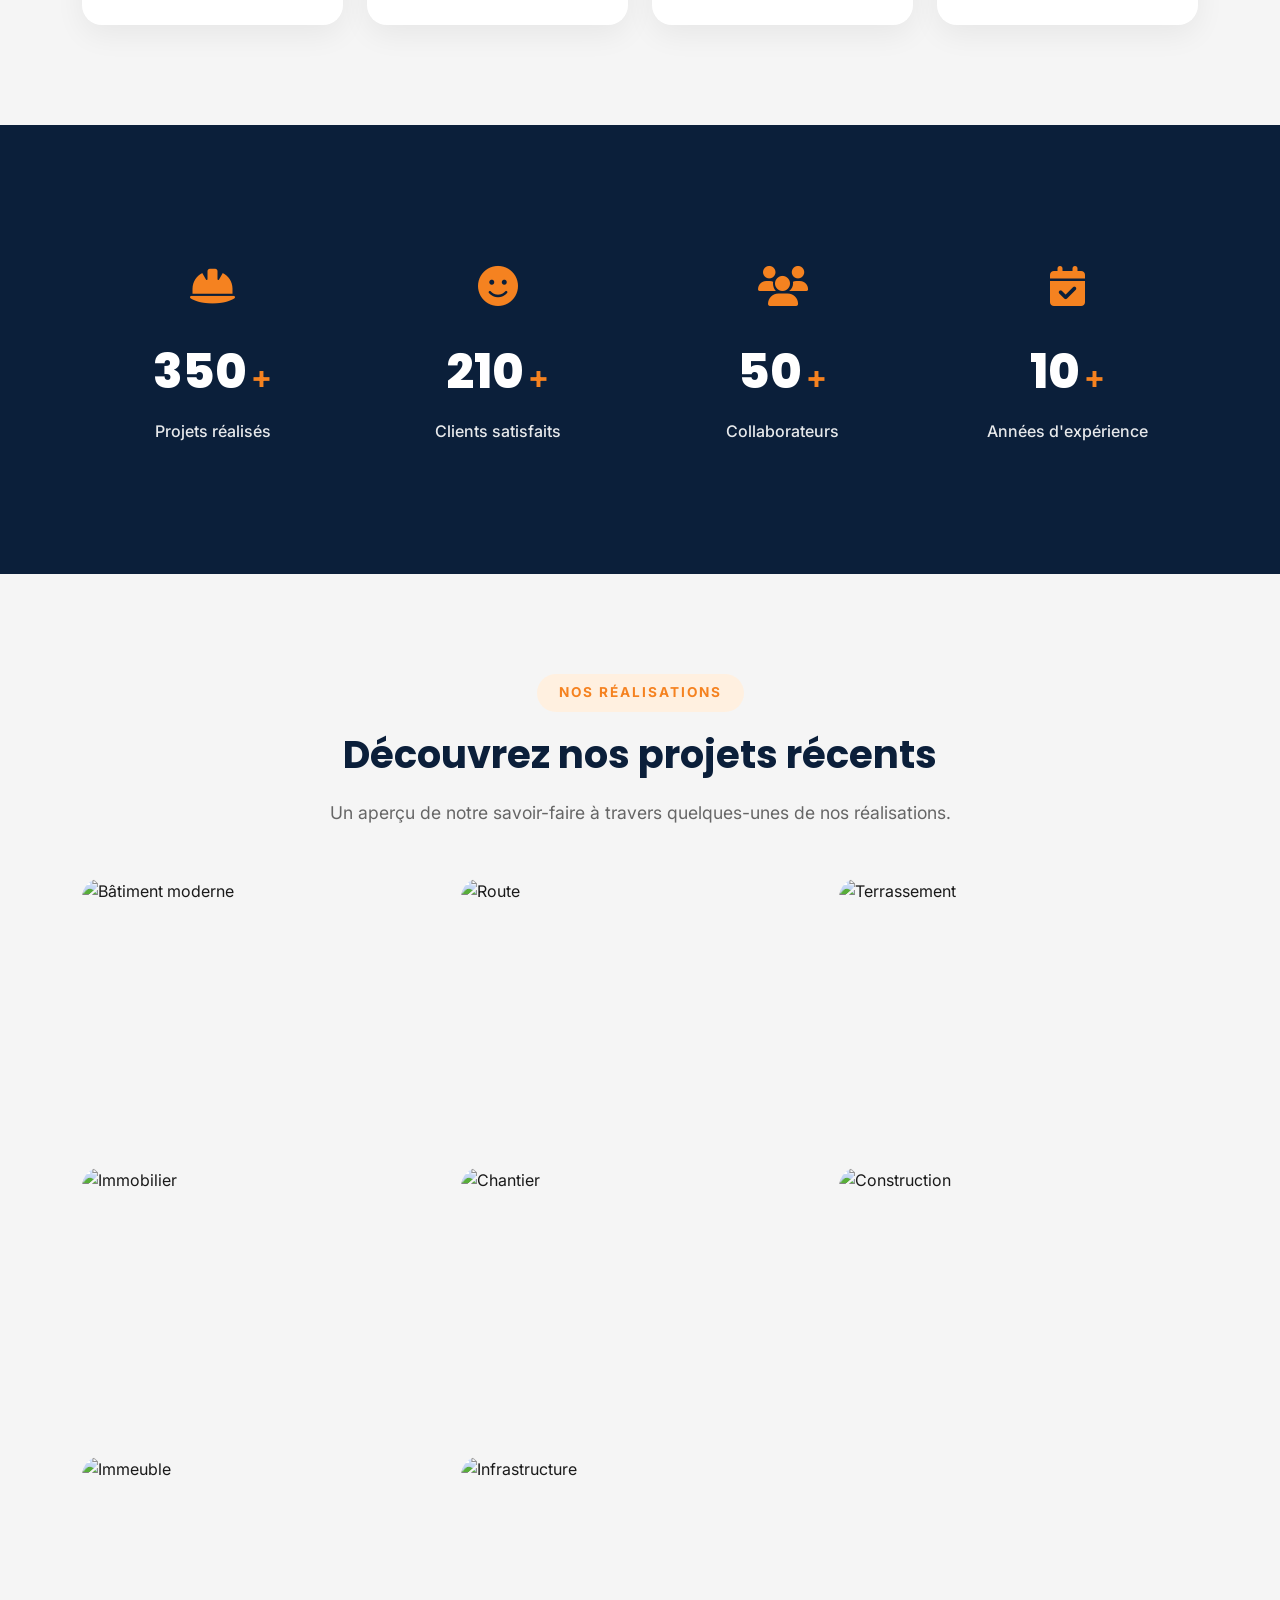
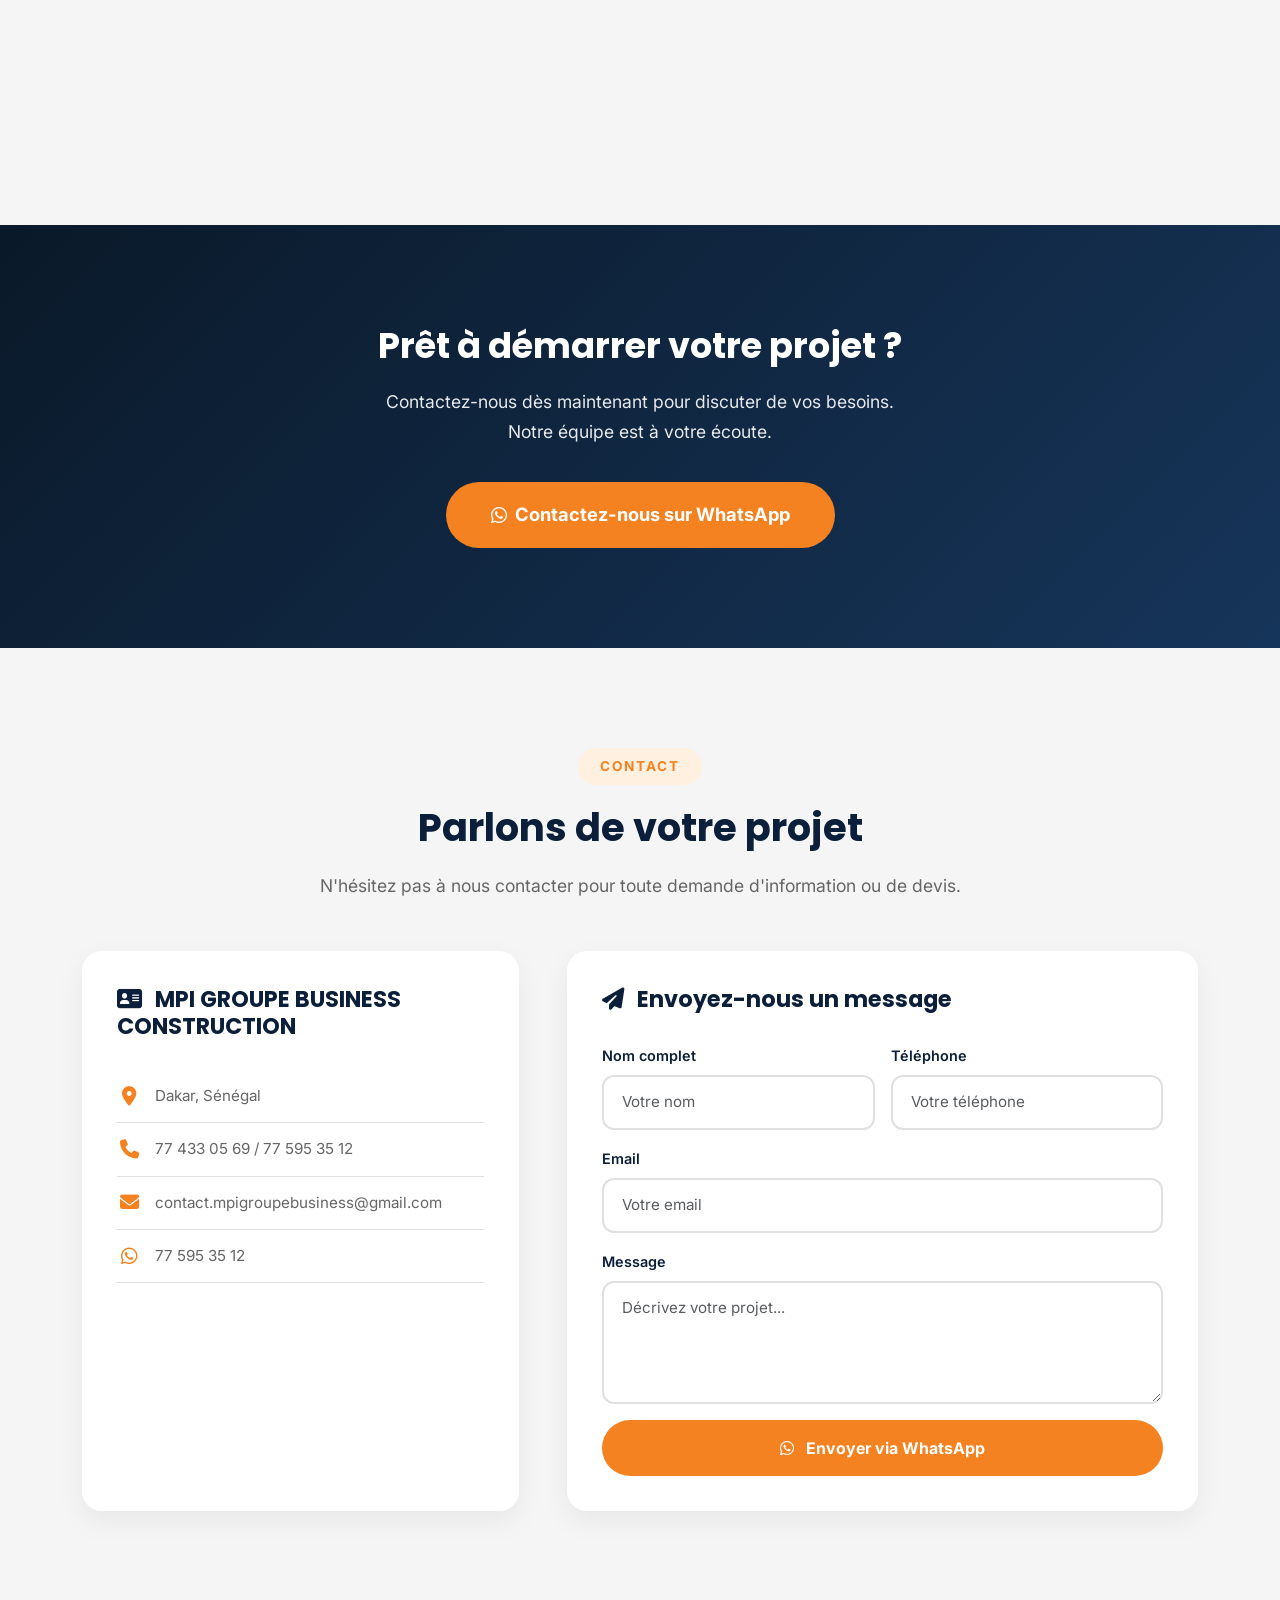
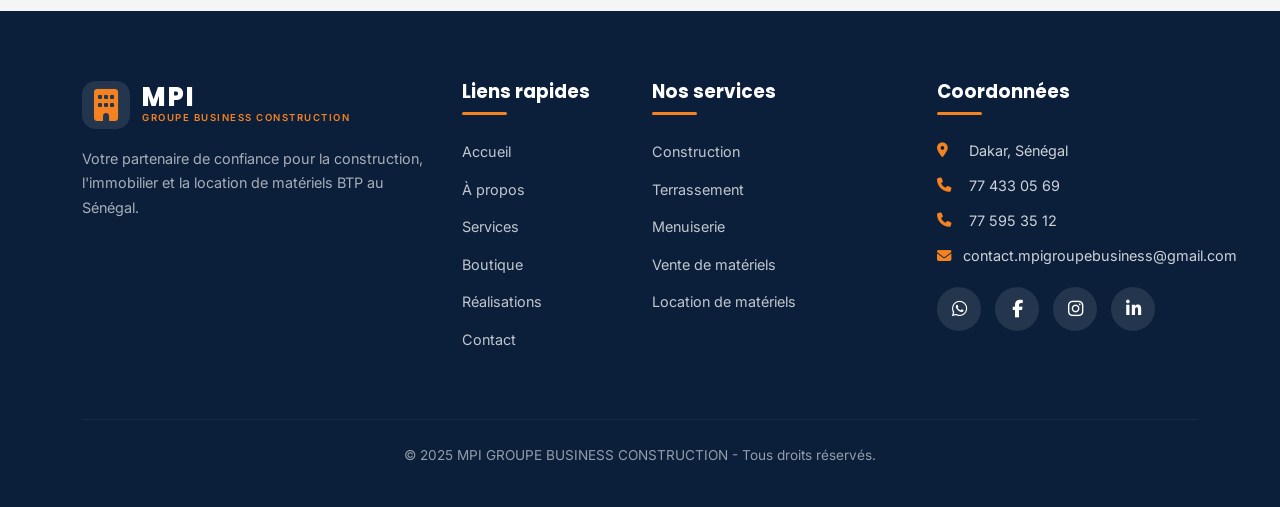
==== commit 34f61baf: "Ajout extension .webp" ====
--- a/index.html
+++ b/index.html
@@ -48,7 +48,7 @@
         <div class="container">
             <a class="navbar-brand" href="index.html">
                 <div class="logo-container">
-                    <img src="assets/logo1.png" alt="MPI" height="48">
+                    <img src="assets/logo1.webp" alt="MPI" height="48">
                     <!-- <span class="logo-icon"><i class="fas fa-building"></i></span>-->
                     <div class="logo-text">
                         <span class="logo-main">MPI</span>
@@ -112,7 +112,7 @@
             <div class="row align-items-center g-5">
                 <div class="col-lg-6 reveal fade-in-left">
                     <div class="about-image-wrapper">
-                        <img src="assets/apropos (2).png"
+                        <img src="assets/apropos.webp"
                         alt="Équipe MPI GROUPE BUSINESS CONSTRUCTION"
                         class="about-image"
                         loading="lazy">
@@ -173,7 +173,7 @@
                 <!-- Service 1 -->
                 <div class="col-12 col-sm-6 col-lg-4 col-xl-3 reveal fade-in-up">
                     <div class="service-card">
-                        <div class="service-img" style="background-image:url('assets/images/3.png'); ;"></div>
+                        <div class="service-img" style="background-image:url('assets/images/3.webp'); ;"></div>
                         <div class="service-body">
                             <h3 class="service-title">Construction de bâtiments</h3>
                             <p class="service-text">Bâtiments résidentiels, commerciaux et industriels avec des matériaux de qualité supérieure.</p>
@@ -183,7 +183,7 @@
                 <!-- Service 2 -->
                 <div class="col-12 col-sm-6 col-lg-4 col-xl-3 reveal fade-in-up delay-1">
                     <div class="service-card">
-                        <div class="service-img" style="background-image: url('assets/images/2.png');"></div>
+                        <div class="service-img" style="background-image: url('assets/images/2.webp');"></div>
                         <div class="service-body">
                             <h3 class="service-title">Construction de routes</h3>
                             <p class="service-text">Aménagement et construction de routes, voiries et infrastructures de transport.</p>
@@ -193,7 +193,7 @@
                 <!-- Service 3 -->
                 <div class="col-12 col-sm-6 col-lg-4 col-xl-3 reveal fade-in-up delay-2">
                     <div class="service-card">
-                        <div class="service-img" style="background-image: url('assets/images/5.png');"></div>
+                        <div class="service-img" style="background-image: url('assets/images/5.webp');"></div>
                         <div class="service-body">
                             <h3 class="service-title">Terrassement</h3>
                             <p class="service-text">Travaux de terrassement, nivellement, excavation et préparation de terrains.</p>
@@ -203,7 +203,7 @@
                 <!-- Service 4 -->
                 <div class="col-12 col-sm-6 col-lg-4 col-xl-3 reveal fade-in-up delay-3">
                     <div class="service-card">
-                        <div class="service-img" style="background-image: url('assets/images/4.png');"></div>
+                        <div class="service-img" style="background-image: url('assets/images/4.webp');"></div>
                         <div class="service-body">
                             <h3 class="service-title">Lotissement</h3>
                             <p class="service-text">Viabilisation et aménagement de lotissements résidentiels et commerciaux.</p>
@@ -213,7 +213,7 @@
                 <!-- Service 5 -->
                 <div class="col-12 col-sm-6 col-lg-4 col-xl-3 reveal fade-in-up">
                     <div class="service-card">
-                        <div class="service-img" style="background-image: url('assets/images/6.png');"></div>
+                        <div class="service-img" style="background-image: url('assets/images/6.webp');"></div>
                         <div class="service-body">
                             <h3 class="service-title">Peinture</h3>
                             <p class="service-text">Peinture intérieure et extérieure, finitions soignées pour tous types de surfaces.</p>
@@ -223,7 +223,7 @@
                 <!-- Service 6 -->
                 <div class="col-12 col-sm-6 col-lg-4 col-xl-3 reveal fade-in-up delay-1">
                     <div class="service-card">
-                        <div class="service-img" style="background-image: url('assets/images/7.png');"></div>
+                        <div class="service-img" style="background-image: url('assets/images/7.webp');"></div>
                         <div class="service-body">
                             <h3 class="service-title">Carrelage</h3>
                             <p class="service-text">Pose de carrelage, faïence et revêtements de sols professionnels.</p>
@@ -233,7 +233,7 @@
                 <!-- Service 7 -->
                 <div class="col-12 col-sm-6 col-lg-4 col-xl-3 reveal fade-in-up delay-2">
                     <div class="service-card">
-                        <div class="service-img" style="background-image: url('assets/images/8.png');"></div>
+                        <div class="service-img" style="background-image: url('assets/images/8.webp');"></div>
                         <div class="service-body">
                             <h3 class="service-title">Menuiserie aluminium</h3>
                             <p class="service-text">Fenêtres, portes, vérandas, façades aluminium sur mesure.</p>
@@ -243,7 +243,7 @@
                 <!-- Service 8 -->
                 <div class="col-12 col-sm-6 col-lg-4 col-xl-3 reveal fade-in-up delay-3">
                     <div class="service-card">
-                        <div class="service-img" style="background-image: url('assets/images/9.png');"></div>
+                        <div class="service-img" style="background-image: url('assets/images/9.webp');"></div>
                         <div class="service-body">
                             <h3 class="service-title">Menuiserie bois</h3>
                             <p class="service-text">Escaliers, placards, charpentes et agencements bois sur mesure.</p>
@@ -253,7 +253,7 @@
                 <!-- Service 9 -->
                 <div class="col-12 col-sm-6 col-lg-4 col-xl-3 reveal fade-in-up">
                     <div class="service-card">
-                        <div class="service-img" style="background-image: url('assets/images/10.png');"></div>
+                        <div class="service-img" style="background-image: url('assets/images/10.webp');"></div>
                         <div class="service-body">
                             <h3 class="service-title">Menuiserie métallique</h3>
                             <p class="service-text">Structures métalliques, serrurerie, garde-corps, portails et grilles.</p>
@@ -263,7 +263,7 @@
                 <!-- Service 10 -->
                 <div class="col-12 col-sm-6 col-lg-4 col-xl-3 reveal fade-in-up delay-1">
                     <div class="service-card">
-                        <div class="service-img" style="background-image: url('assets/images/11.png');"></div>
+                        <div class="service-img" style="background-image: url('assets/images/11.webp');"></div>
                         <div class="service-body">
                             <h3 class="service-title">Agence immobilière</h3>
                             <p class="service-text">Achat, vente et location de biens immobiliers. Accompagnement complet.</p>
@@ -273,7 +273,7 @@
                 <!-- Service 11 -->
                 <div class="col-12 col-sm-6 col-lg-4 col-xl-3 reveal fade-in-up delay-2">
                     <div class="service-card">
-                        <div class="service-img" style="background-image: url('assets/images/1.png');"></div>
+                        <div class="service-img" style="background-image: url('assets/images/1.webp');"></div>
                         <div class="service-body">
                             <h3 class="service-title">Vente de matériels</h3>
                             <p class="service-text">Matériels de construction, outillage professionnel et équipements BTP.</p>
@@ -283,7 +283,7 @@
                 <!-- Service 12 -->
                 <div class="col-12 col-sm-6 col-lg-4 col-xl-3 reveal fade-in-up delay-3">
                     <div class="service-card">
-                        <div class="service-img" style="background-image: url('assets/images/12.png');"></div>
+                        <div class="service-img" style="background-image: url('assets/images/12.webp');"></div>
                         <div class="service-body">
                             <h3 class="service-title">Location de matériels</h3>
                             <p class="service-text">Location de matériels de construction pour vos chantiers, courte ou longue durée.</p>
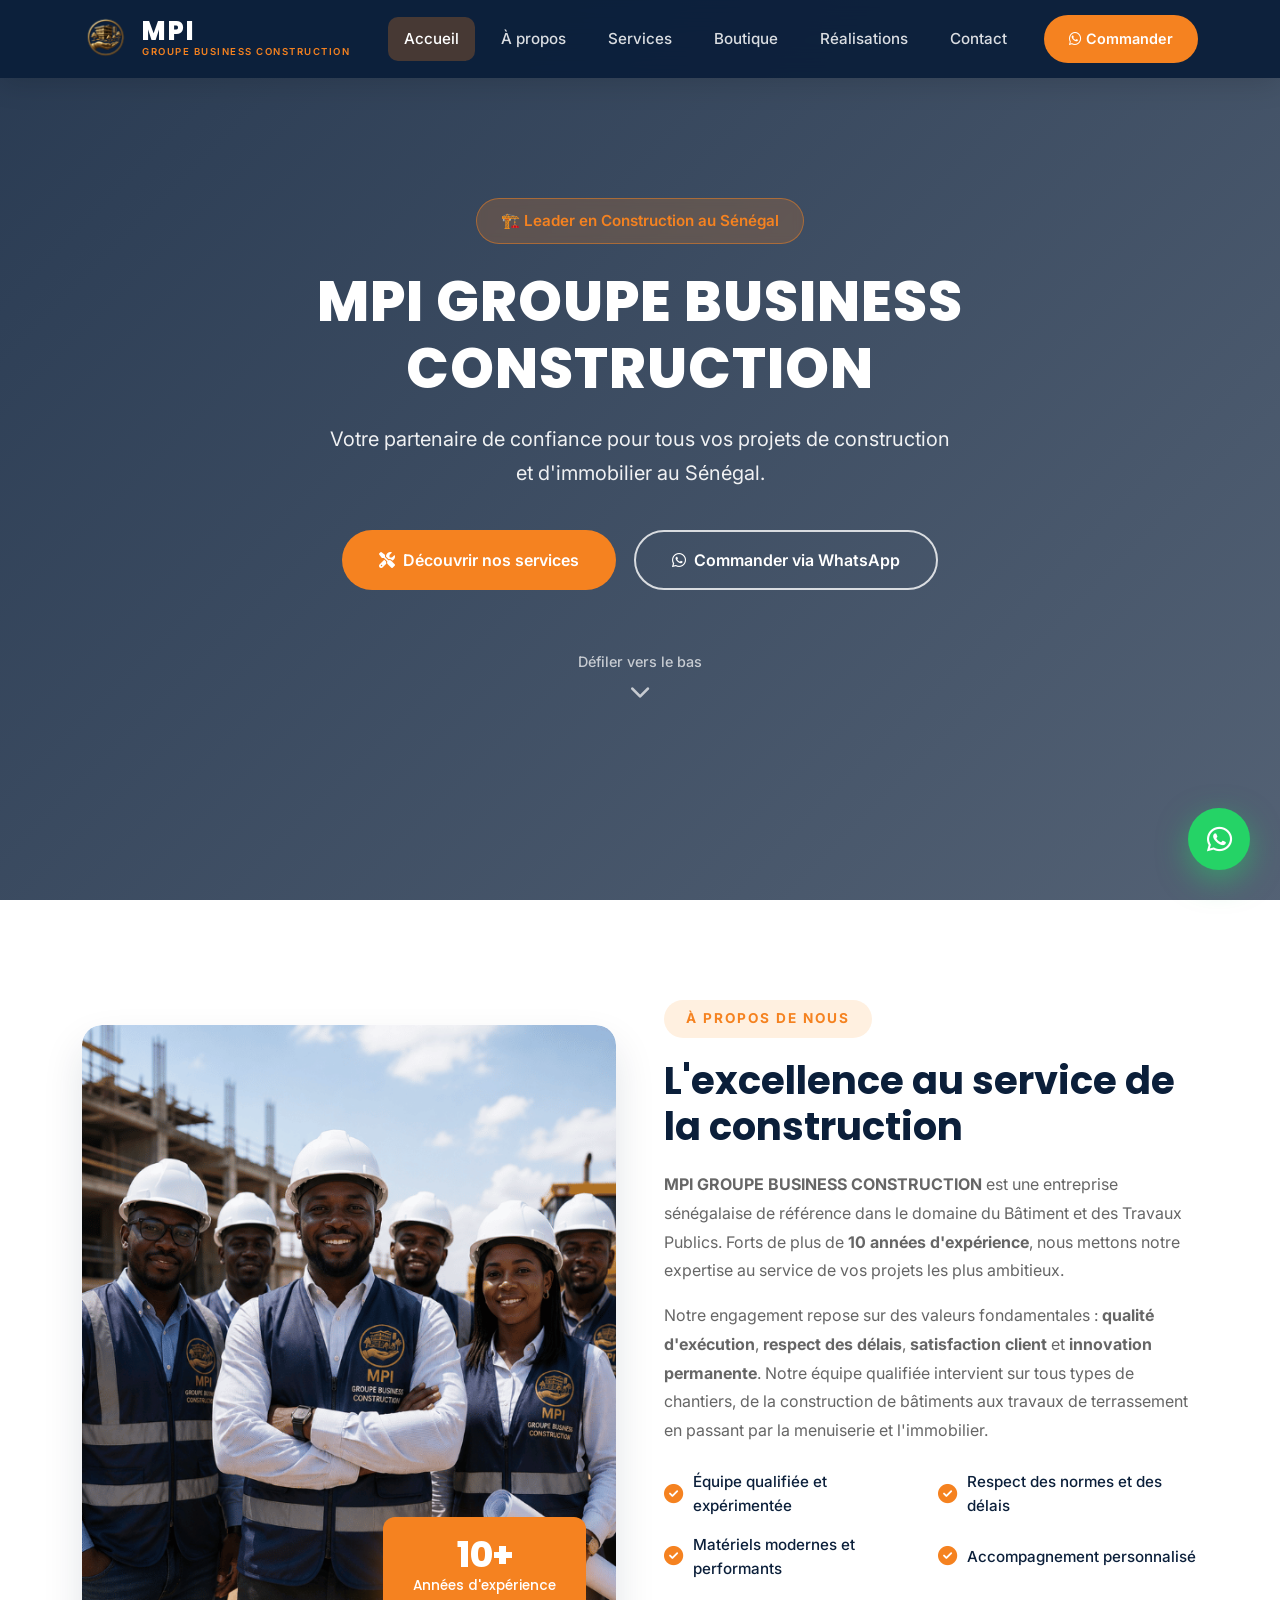
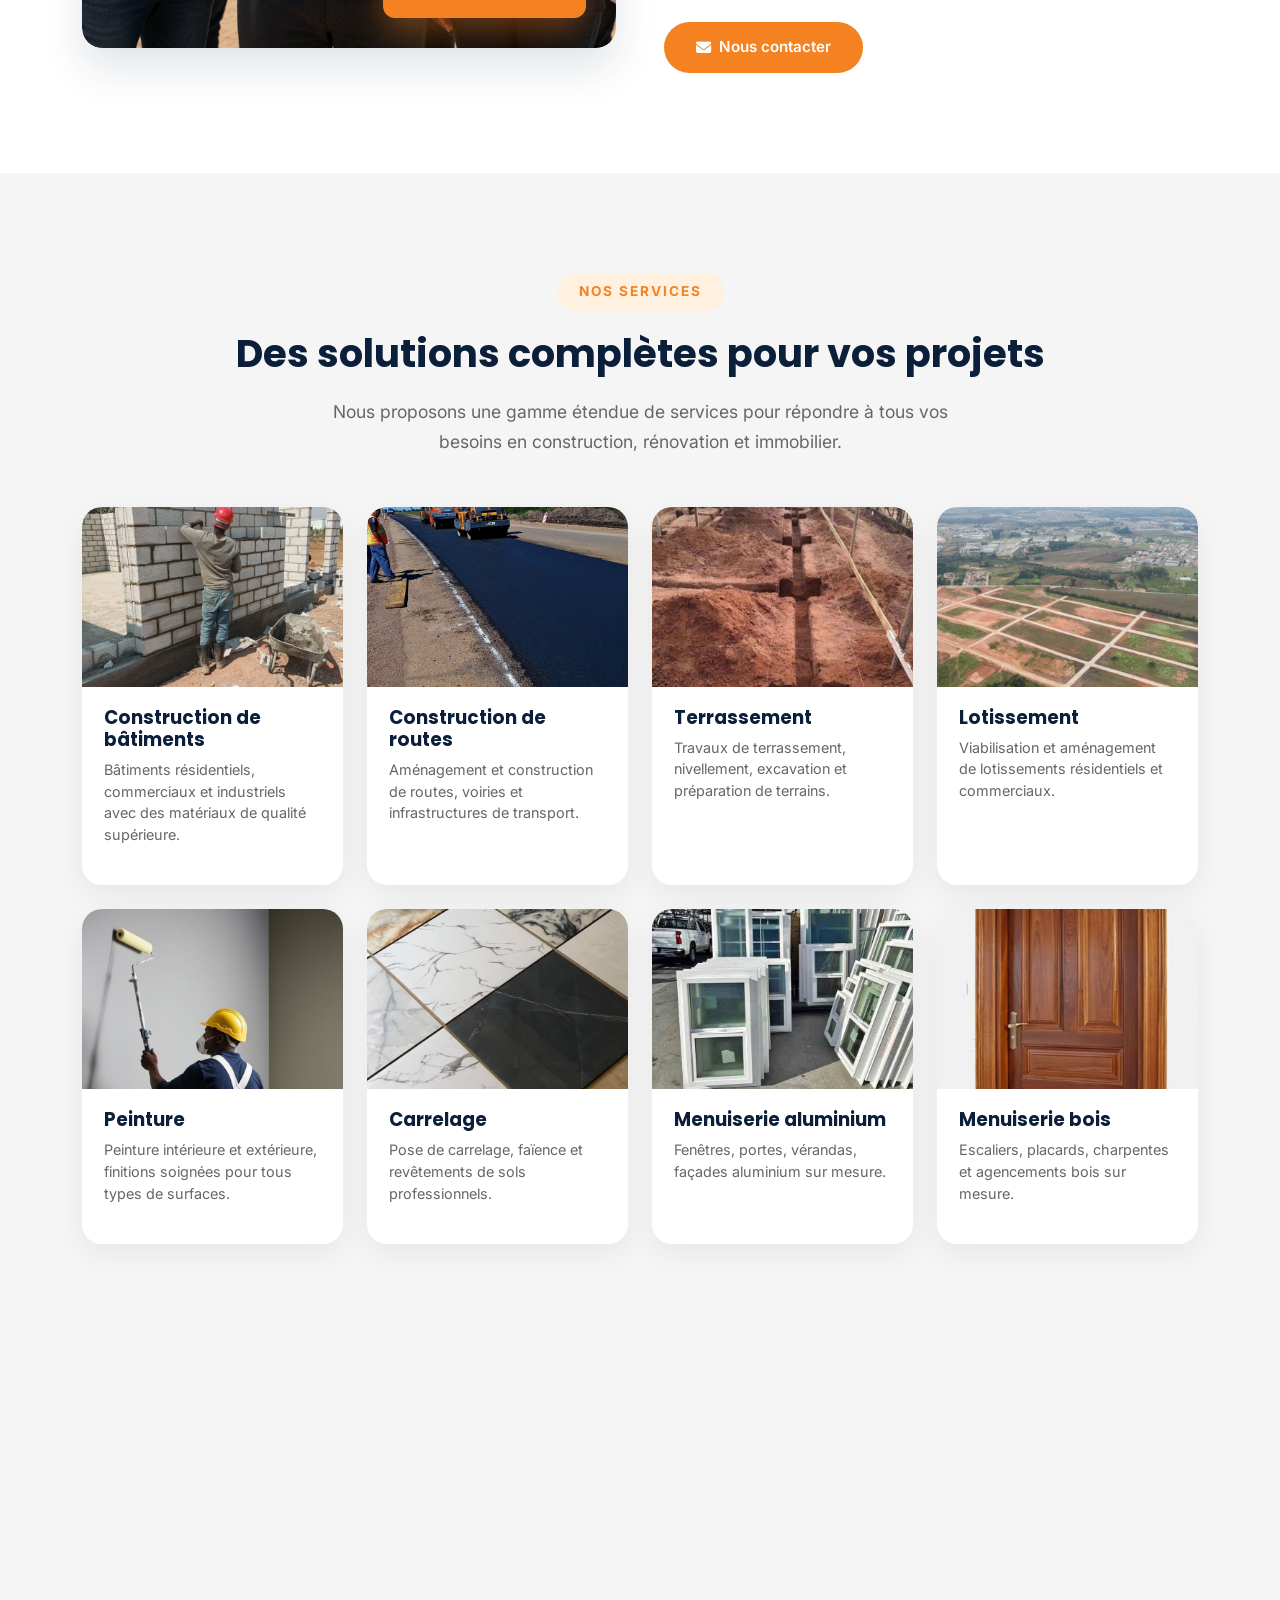
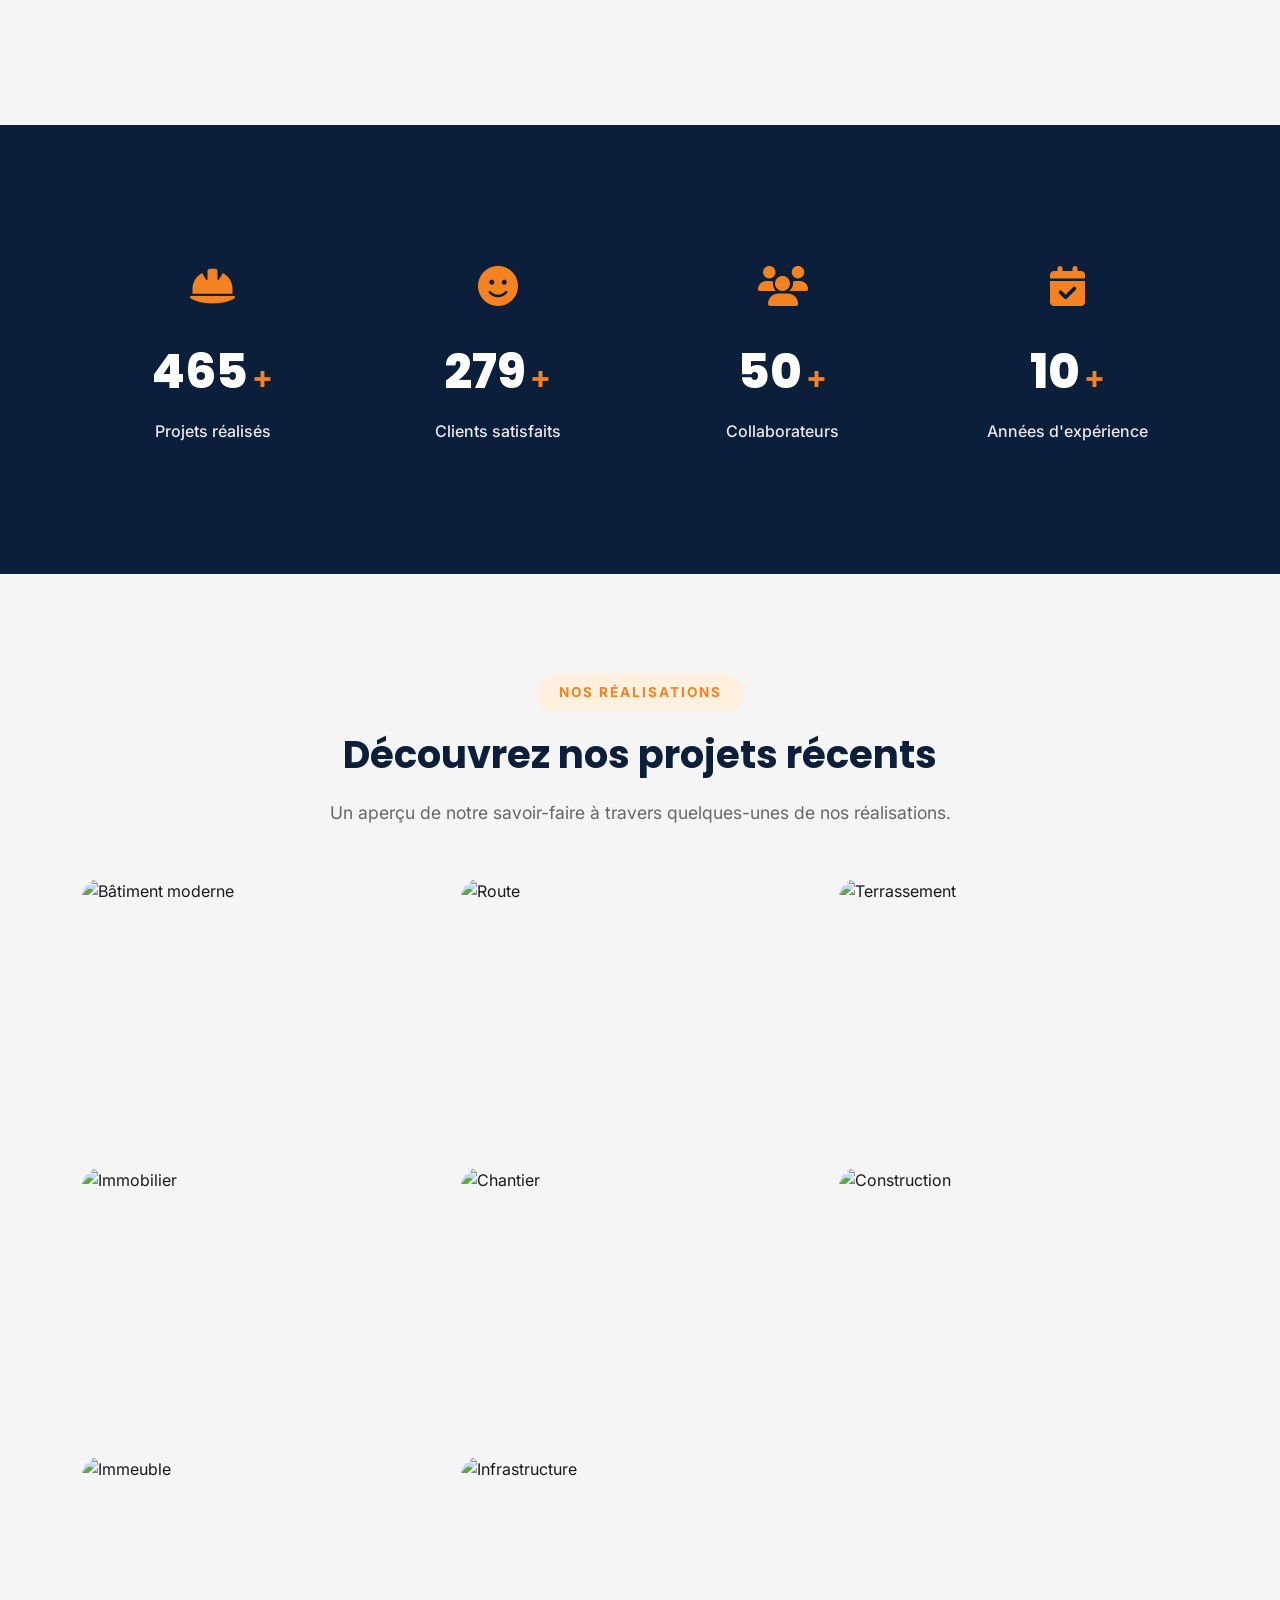
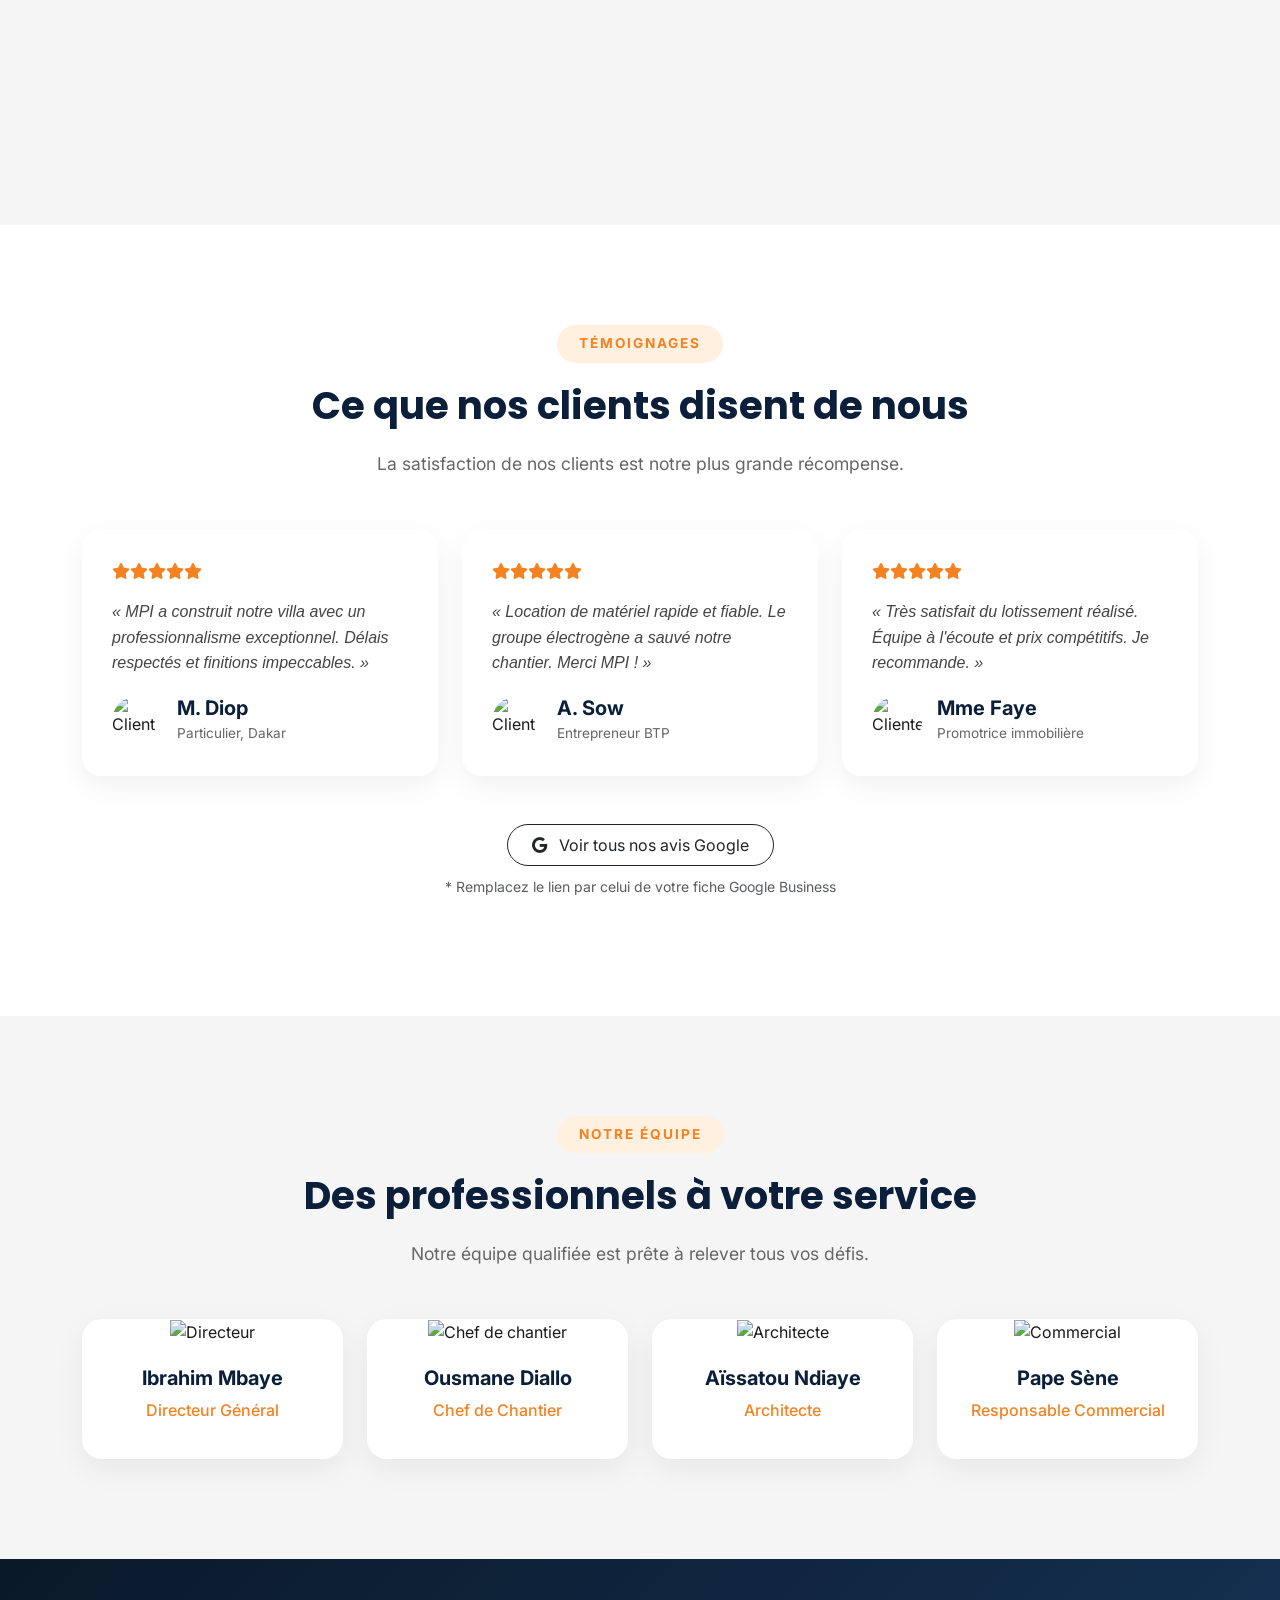
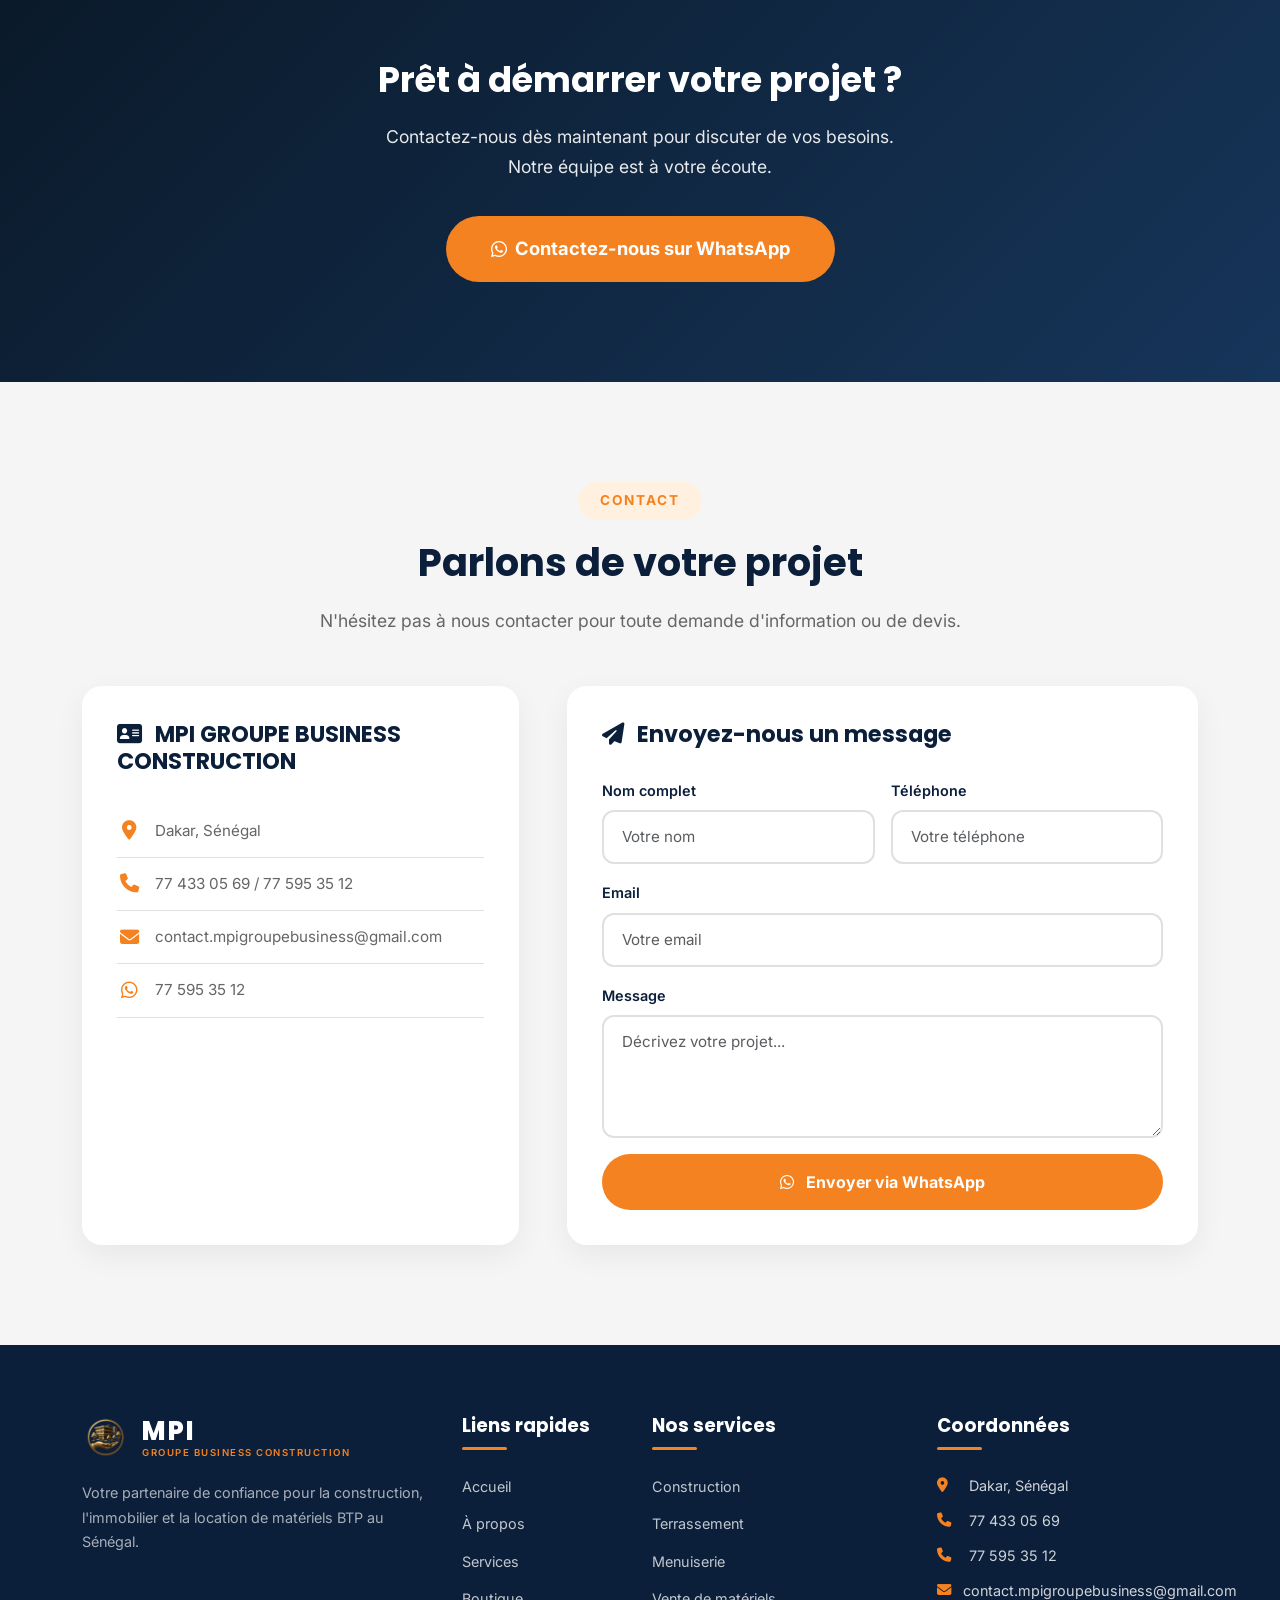
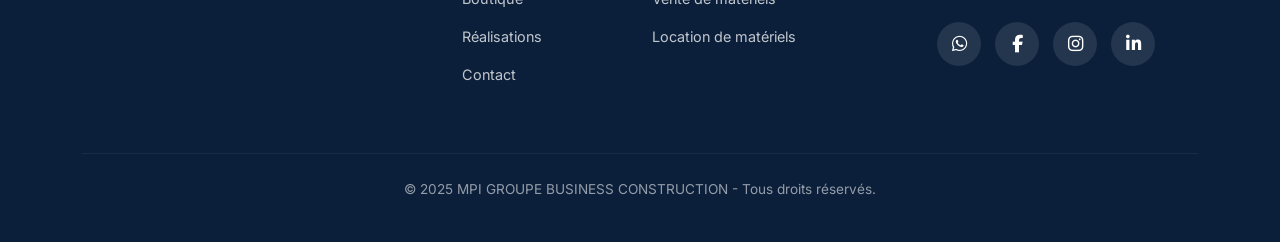
==== commit 4f74c7e3: "Ajout temoignages et team" ====
--- a/index.html
+++ b/index.html
@@ -112,7 +112,7 @@
             <div class="row align-items-center g-5">
                 <div class="col-lg-6 reveal fade-in-left">
                     <div class="about-image-wrapper">
-                        <img src="assets/apropos.webp"
+                        <img src="assets/apropos1.webp"
                         alt="Équipe MPI GROUPE BUSINESS CONSTRUCTION"
                         class="about-image"
                         loading="lazy">
@@ -385,6 +385,129 @@
         <img src="" alt="Image agrandie" class="lightbox-image" id="lightboxImage">
         <div class="lightbox-caption" id="lightboxCaption"></div>
     </div>
+
+        <!-- ==================== SECTION TÉMOIGNAGES ==================== -->
+    <section class="testimonials-section section-padding" id="temoignages">
+        <div class="container">
+            <div class="section-header text-center reveal fade-in-up">
+                <span class="section-label">TÉMOIGNAGES</span>
+                <h2 class="section-title">Ce que nos clients disent de nous</h2>
+                <p class="section-description">La satisfaction de nos clients est notre plus grande récompense.</p>
+            </div>
+            <div class="row g-4">
+                <!-- Témoignage 1 -->
+                <div class="col-md-6 col-lg-4 reveal fade-in-up">
+                    <div class="testimonial-card">
+                        <div class="testimonial-stars">
+                            <i class="fas fa-star"></i><i class="fas fa-star"></i><i class="fas fa-star"></i><i class="fas fa-star"></i><i class="fas fa-star"></i>
+                        </div>
+                        <p class="testimonial-text">« MPI a construit notre villa avec un professionnalisme exceptionnel. Délais respectés et finitions impeccables. »</p>
+                        <div class="testimonial-author">
+                            <!-- Remplacez par votre image client -->
+                            <img src="https://images.unsplash.com/photo-1507003211169-0a1dd7228f2d?w=100&h=100&fit=crop&crop=face&auto=format" alt="Client" class="testimonial-avatar">
+                            <div>
+                                <h5 class="testimonial-name">M. Diop</h5>
+                                <small class="testimonial-role">Particulier, Dakar</small>
+                            </div>
+                        </div>
+                    </div>
+                </div>
+                <!-- Témoignage 2 -->
+                <div class="col-md-6 col-lg-4 reveal fade-in-up delay-1">
+                    <div class="testimonial-card">
+                        <div class="testimonial-stars">
+                            <i class="fas fa-star"></i><i class="fas fa-star"></i><i class="fas fa-star"></i><i class="fas fa-star"></i><i class="fas fa-star"></i>
+                        </div>
+                        <p class="testimonial-text">« Location de matériel rapide et fiable. Le groupe électrogène a sauvé notre chantier. Merci MPI ! »</p>
+                        <div class="testimonial-author">
+                            <img src="https://images.unsplash.com/photo-1472099645785-5658abf4ff4e?w=100&h=100&fit=crop&crop=face&auto=format" alt="Client" class="testimonial-avatar">
+                            <div>
+                                <h5 class="testimonial-name">A. Sow</h5>
+                                <small class="testimonial-role">Entrepreneur BTP</small>
+                            </div>
+                        </div>
+                    </div>
+                </div>
+                <!-- Témoignage 3 -->
+                <div class="col-md-6 col-lg-4 reveal fade-in-up delay-2">
+                    <div class="testimonial-card">
+                        <div class="testimonial-stars">
+                            <i class="fas fa-star"></i><i class="fas fa-star"></i><i class="fas fa-star"></i><i class="fas fa-star"></i><i class="fas fa-star"></i>
+                        </div>
+                        <p class="testimonial-text">« Très satisfait du lotissement réalisé. Équipe à l'écoute et prix compétitifs. Je recommande. »</p>
+                        <div class="testimonial-author">
+                            <img src="https://images.unsplash.com/photo-1438761681033-6461ffad8d80?w=100&h=100&fit=crop&crop=face&auto=format" alt="Cliente" class="testimonial-avatar">
+                            <div>
+                                <h5 class="testimonial-name">Mme Faye</h5>
+                                <small class="testimonial-role">Promotrice immobilière</small>
+                            </div>
+                        </div>
+                    </div>
+                </div>
+            </div>
+            <!-- Lien vers Google Avis -->
+            <div class="text-center mt-5 reveal fade-in-up">
+                <a href="https://g.page/r/XXXXX" target="_blank" rel="noopener noreferrer" class="btn btn-outline-dark rounded-pill px-4 py-2">
+                    <i class="fab fa-google me-2"></i> Voir tous nos avis Google
+                </a>
+                <p class="mt-2"><small class="text-muted">* Remplacez le lien par celui de votre fiche Google Business</small></p>
+            </div>
+        </div>
+    </section>
+
+    <!-- ==================== SECTION NOTRE ÉQUIPE ==================== -->
+    <section class="team-section section-padding bg-light" id="equipe">
+        <div class="container">
+            <div class="section-header text-center reveal fade-in-up">
+                <span class="section-label">NOTRE ÉQUIPE</span>
+                <h2 class="section-title">Des professionnels à votre service</h2>
+                <p class="section-description">Notre équipe qualifiée est prête à relever tous vos défis.</p>
+            </div>
+            <div class="row g-4 justify-content-center">
+                <!-- Membre 1 -->
+                <div class="col-6 col-md-4 col-lg-3 reveal fade-in-up">
+                    <div class="team-card">
+                        <!-- Remplacez l'URL par votre photo -->
+                        <img src="https://images.unsplash.com/photo-1600486913747-55e5470d6f40?w=400&h=400&fit=crop&crop=face&auto=format" alt="Directeur" class="team-img">
+                        <div class="team-body">
+                            <h5 class="team-name">Ibrahim Mbaye</h5>
+                            <p class="team-role">Directeur Général</p>
+                        </div>
+                    </div>
+                </div>
+                <!-- Membre 2 -->
+                <div class="col-6 col-md-4 col-lg-3 reveal fade-in-up delay-1">
+                    <div class="team-card">
+                        <img src="https://images.unsplash.com/photo-1560250097-0b93528c311a?w=400&h=400&fit=crop&crop=face&auto=format" alt="Chef de chantier" class="team-img">
+                        <div class="team-body">
+                            <h5 class="team-name">Ousmane Diallo</h5>
+                            <p class="team-role">Chef de Chantier</p>
+                        </div>
+                    </div>
+                </div>
+                <!-- Membre 3 -->
+                <div class="col-6 col-md-4 col-lg-3 reveal fade-in-up delay-2">
+                    <div class="team-card">
+                        <img src="https://images.unsplash.com/photo-1573496359142-b8d87734a5a2?w=400&h=400&fit=crop&crop=face&auto=format" alt="Architecte" class="team-img">
+                        <div class="team-body">
+                            <h5 class="team-name">Aïssatou Ndiaye</h5>
+                            <p class="team-role">Architecte</p>
+                        </div>
+                    </div>
+                </div>
+                <!-- Membre 4 -->
+                <div class="col-6 col-md-4 col-lg-3 reveal fade-in-up delay-3">
+                    <div class="team-card">
+                        <img src="https://images.unsplash.com/photo-1519085360753-af0119f7cbe7?w=400&h=400&fit=crop&crop=face&auto=format" alt="Commercial" class="team-img">
+                        <div class="team-body">
+                            <h5 class="team-name">Pape Sène</h5>
+                            <p class="team-role">Responsable Commercial</p>
+                        </div>
+                    </div>
+                </div>
+            </div>
+        </div>
+    </section>
 
     <!-- ==================== SECTION CTA ==================== -->
     <section class="cta-section section-padding">
@@ -472,7 +595,7 @@
                 <div class="col-lg-4 col-md-6">
                     <div class="footer-brand">
                         <div class="logo-container footer-logo">
-                            <span class="logo-icon"><i class="fas fa-building"></i></span>
+                            <img src="assets/logo1.webp" alt="MPI" height="48">
                             <div class="logo-text">
                                 <span class="logo-main">MPI</span>
                                 <span class="logo-sub">GROUPE BUSINESS CONSTRUCTION</span>
--- a/style.css
+++ b/style.css
@@ -442,6 +442,24 @@
 .lightbox-close:hover { color: var(--orange); }
 .lightbox-caption { color: var(--blanc); margin-top: 20px; font-weight: 500; font-size: 1.1rem; }
 
+/* Témoignages */
+.testimonial-card { background: var(--blanc); border-radius: var(--border-radius); padding: 30px; box-shadow: var(--ombre-carte); transition: var(--transition); height: 100%; }
+.testimonial-card:hover { transform: translateY(-5px); box-shadow: var(--ombre-hover); }
+.testimonial-stars { color: var(--orange); margin-bottom: 15px; }
+.testimonial-text { font-style: italic; color: #444; margin-bottom: 20px; }
+.testimonial-author { display: flex; align-items: center; gap: 15px; }
+.testimonial-avatar { width: 50px; height: 50px; border-radius: 50%; object-fit: cover; }
+.testimonial-name { font-weight: 700; margin-bottom: 0; color: var(--bleu-fonce); }
+.testimonial-role { color: var(--gris-texte); font-size: 0.85rem; }
+
+/* Équipe */
+.team-card { background: var(--blanc); border-radius: var(--border-radius); overflow: hidden; box-shadow: var(--ombre-carte); transition: var(--transition); text-align: center; }
+.team-card:hover { transform: translateY(-8px); box-shadow: var(--ombre-hover); }
+.team-img { width: 100%; height: 250px; object-fit: cover; }
+.team-body { padding: 20px 15px; }
+.team-name { font-weight: 700; color: var(--bleu-fonce); font-family: var(--font-titre); }
+.team-role { color: var(--orange); font-weight: 500; }
+
 /* ----- SECTION CTA ----- */
 .cta-section {
     background: linear-gradient(135deg, #0a1929 0%, #16355a 100%);
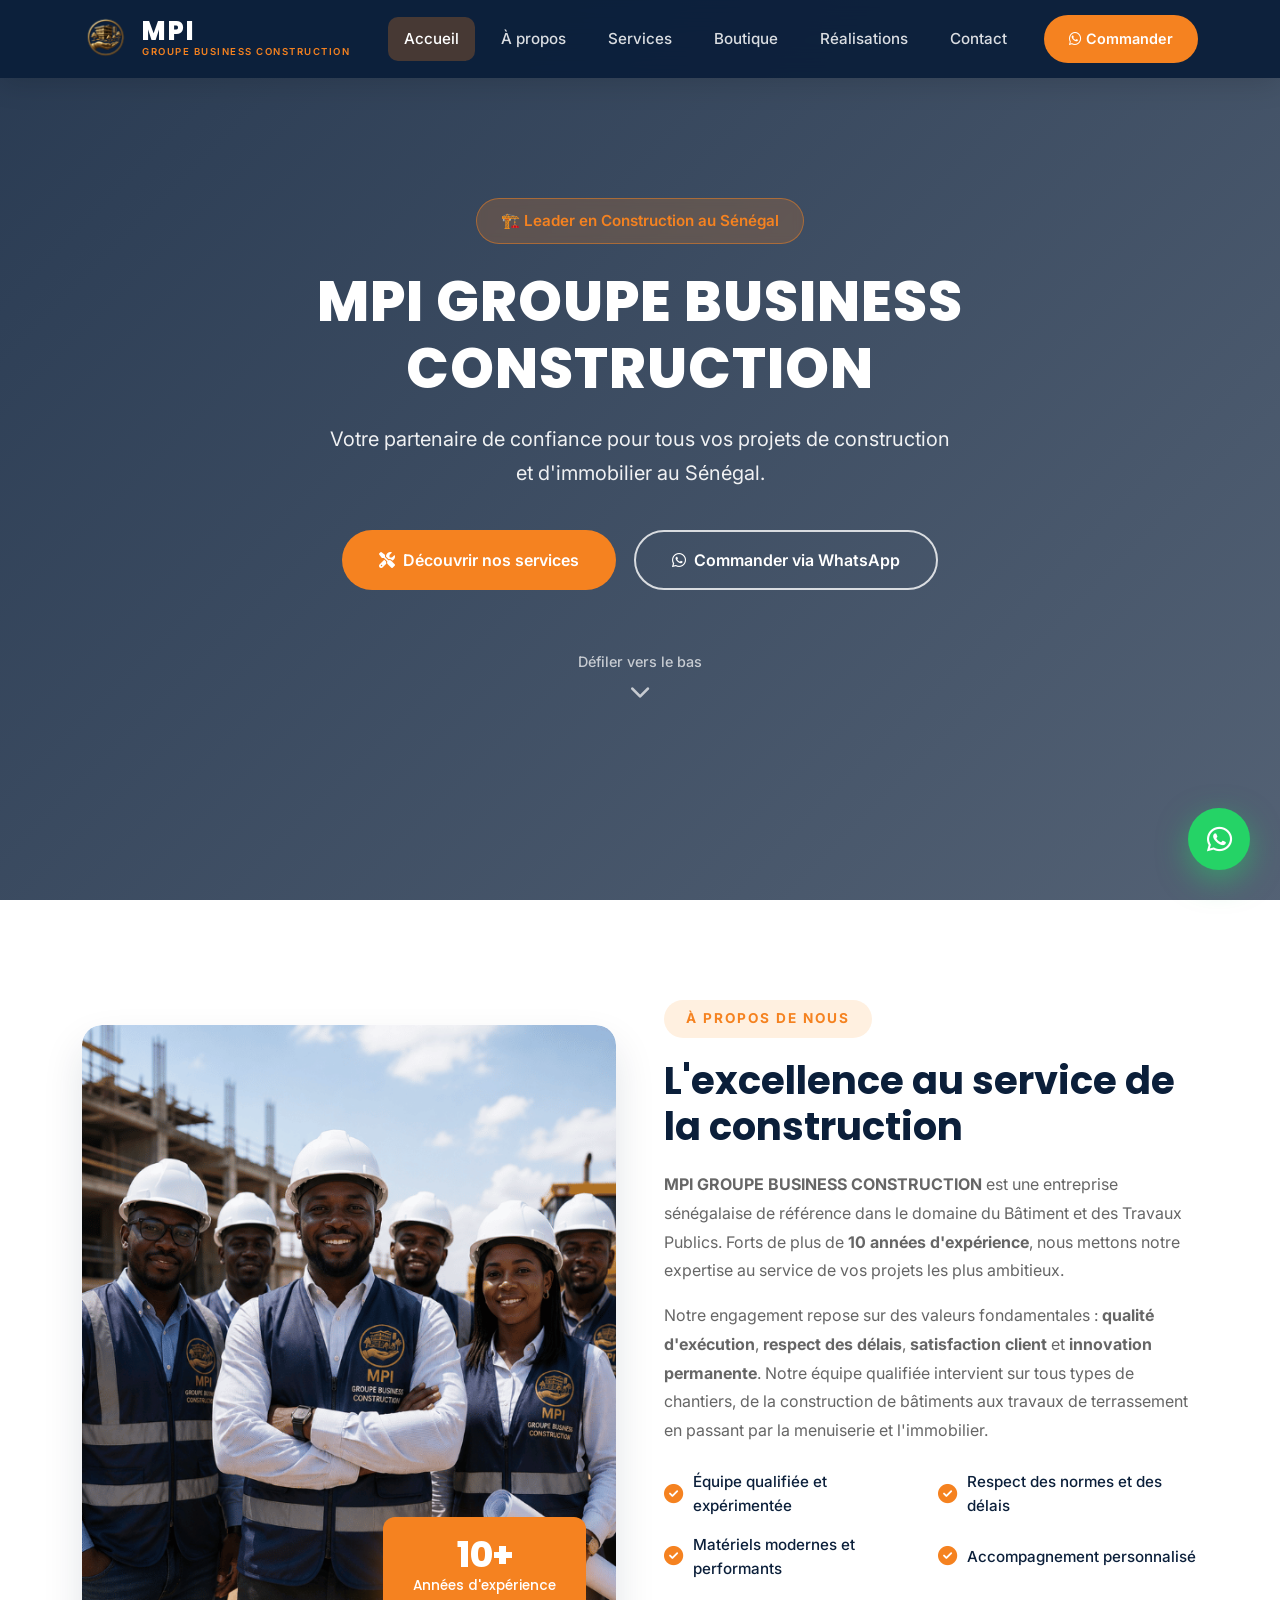
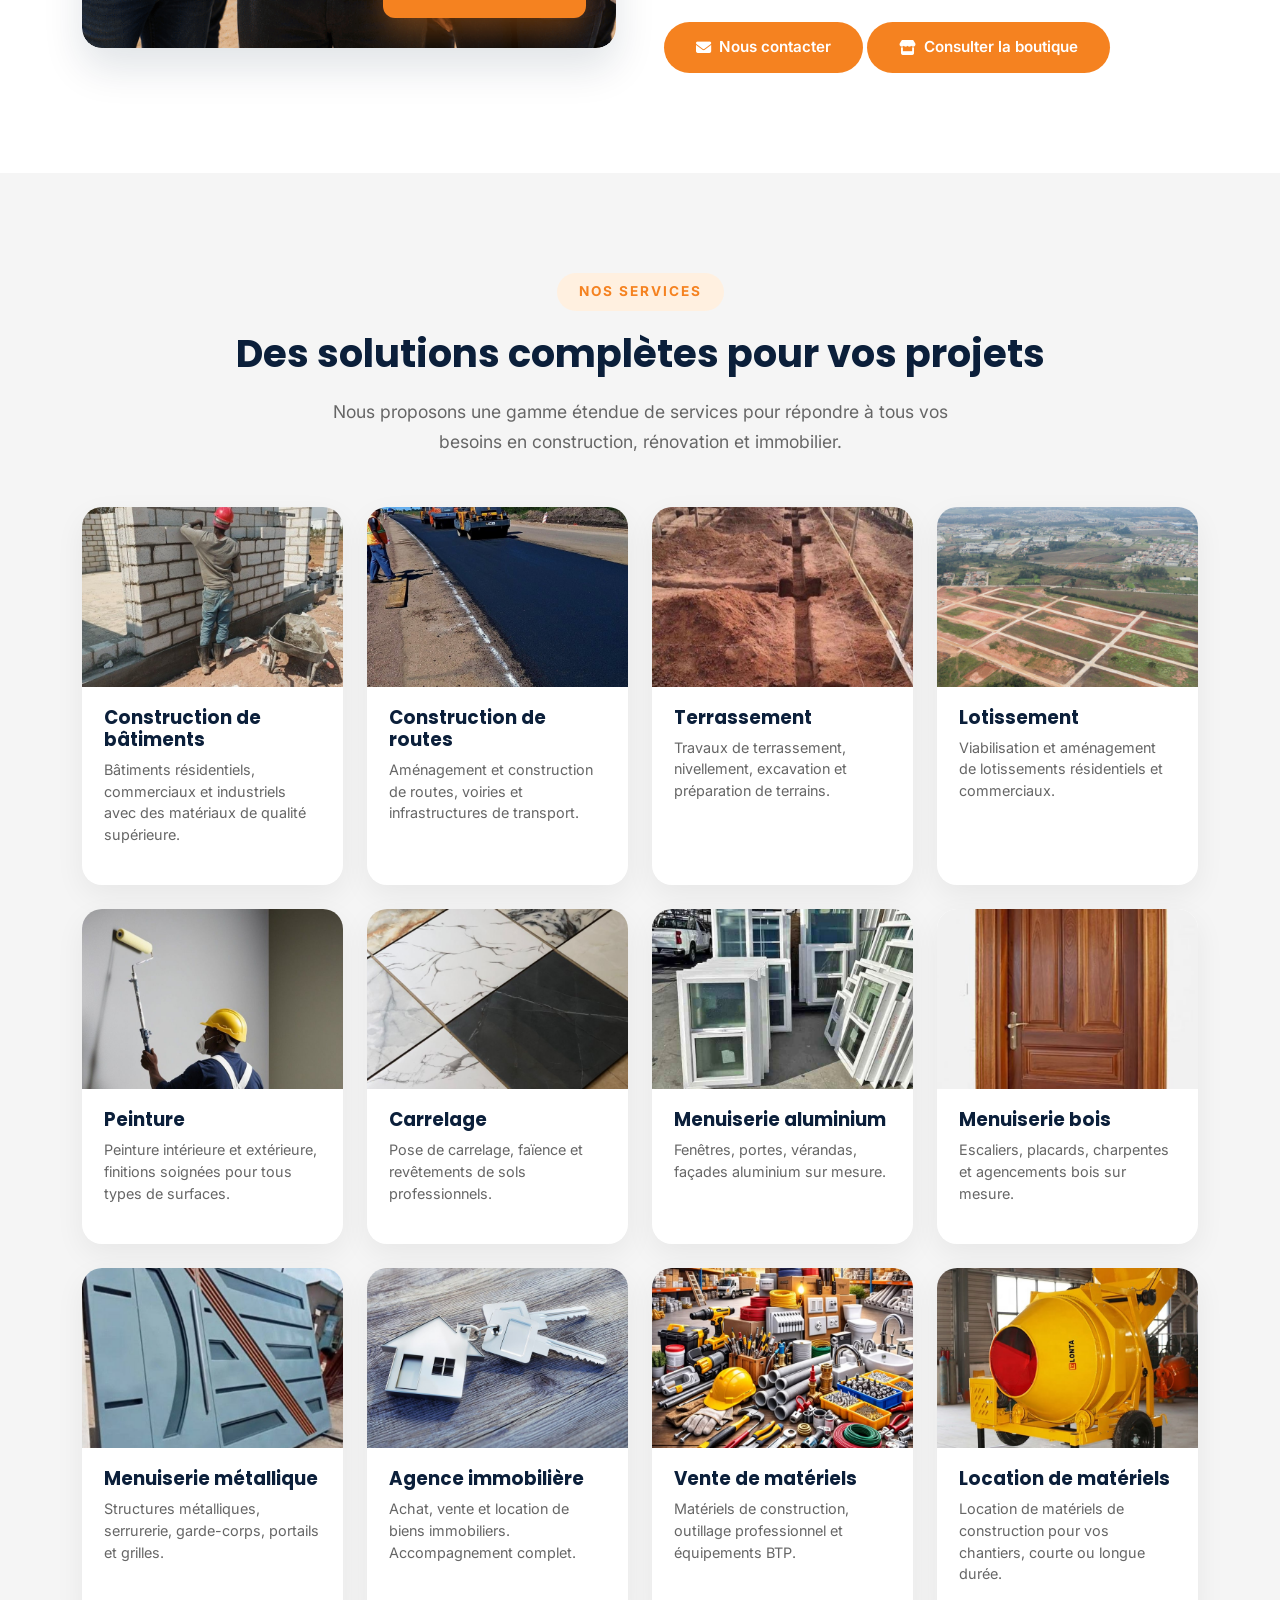
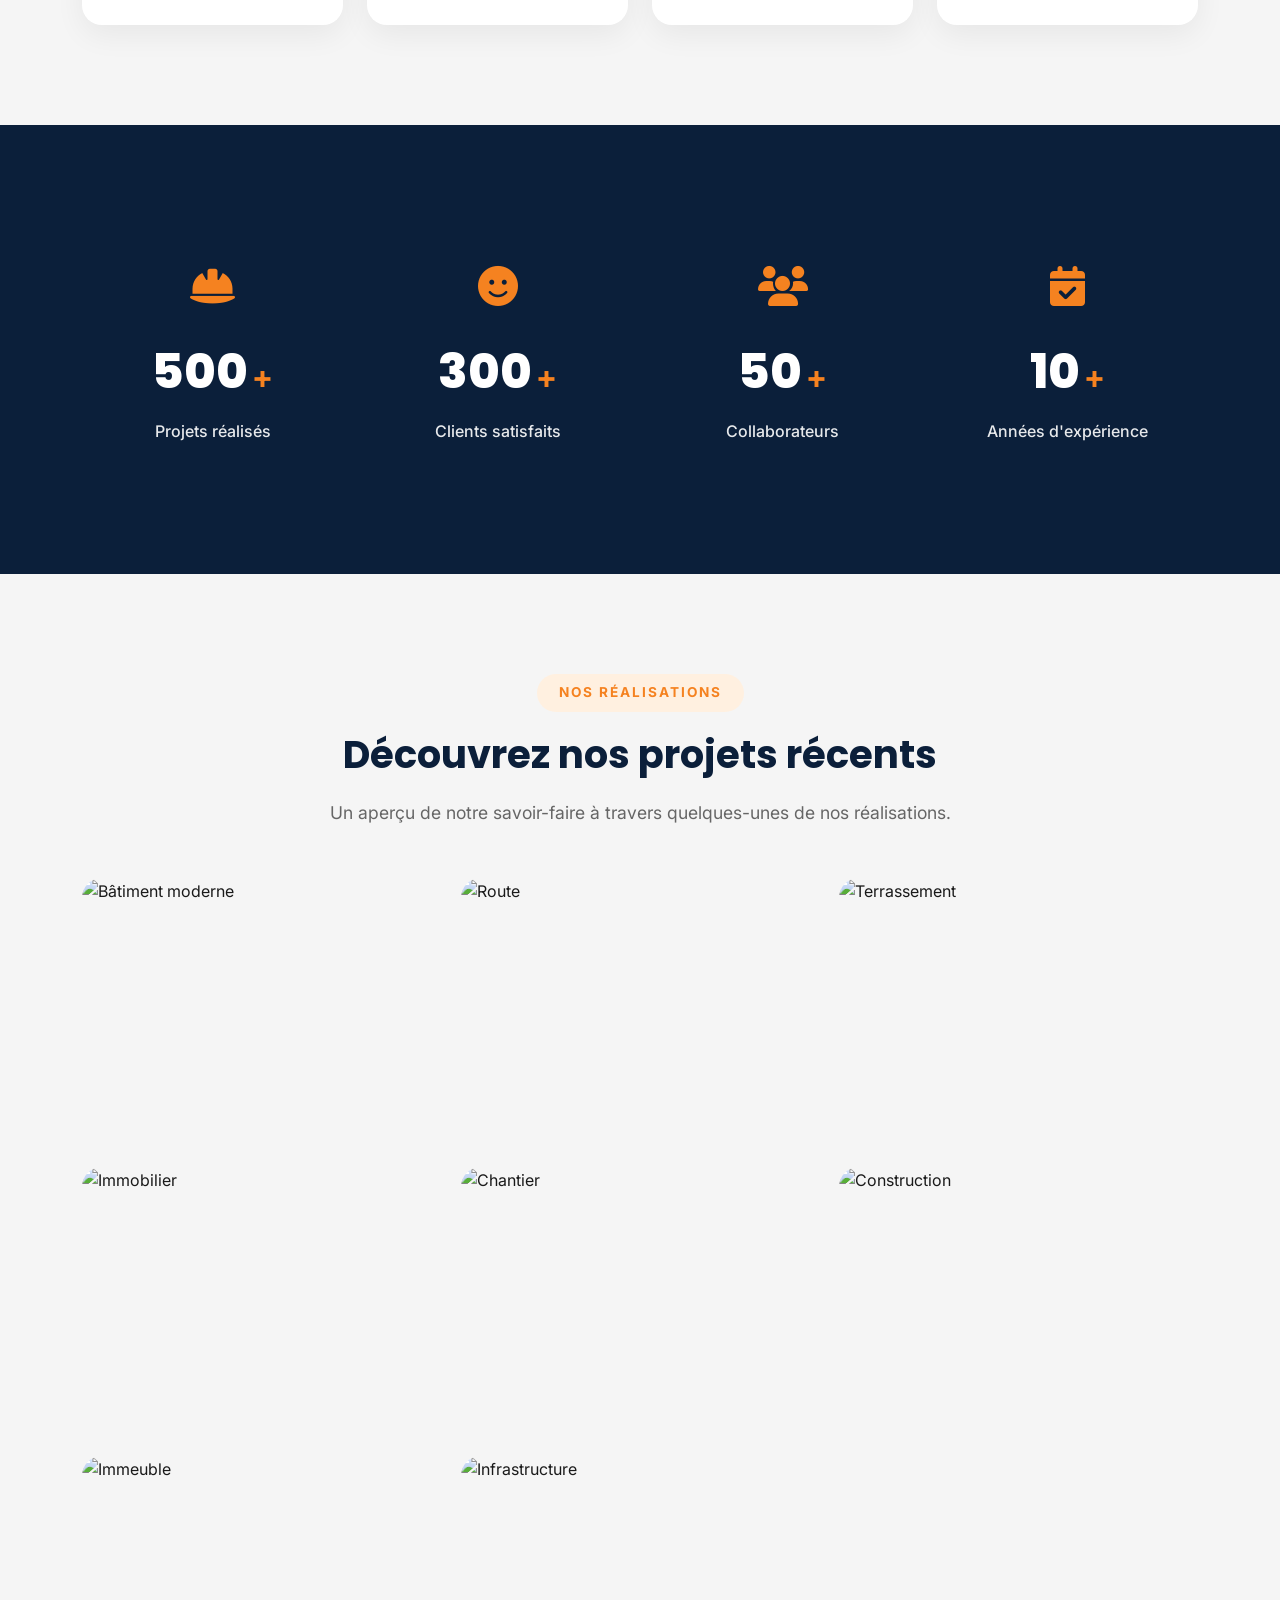
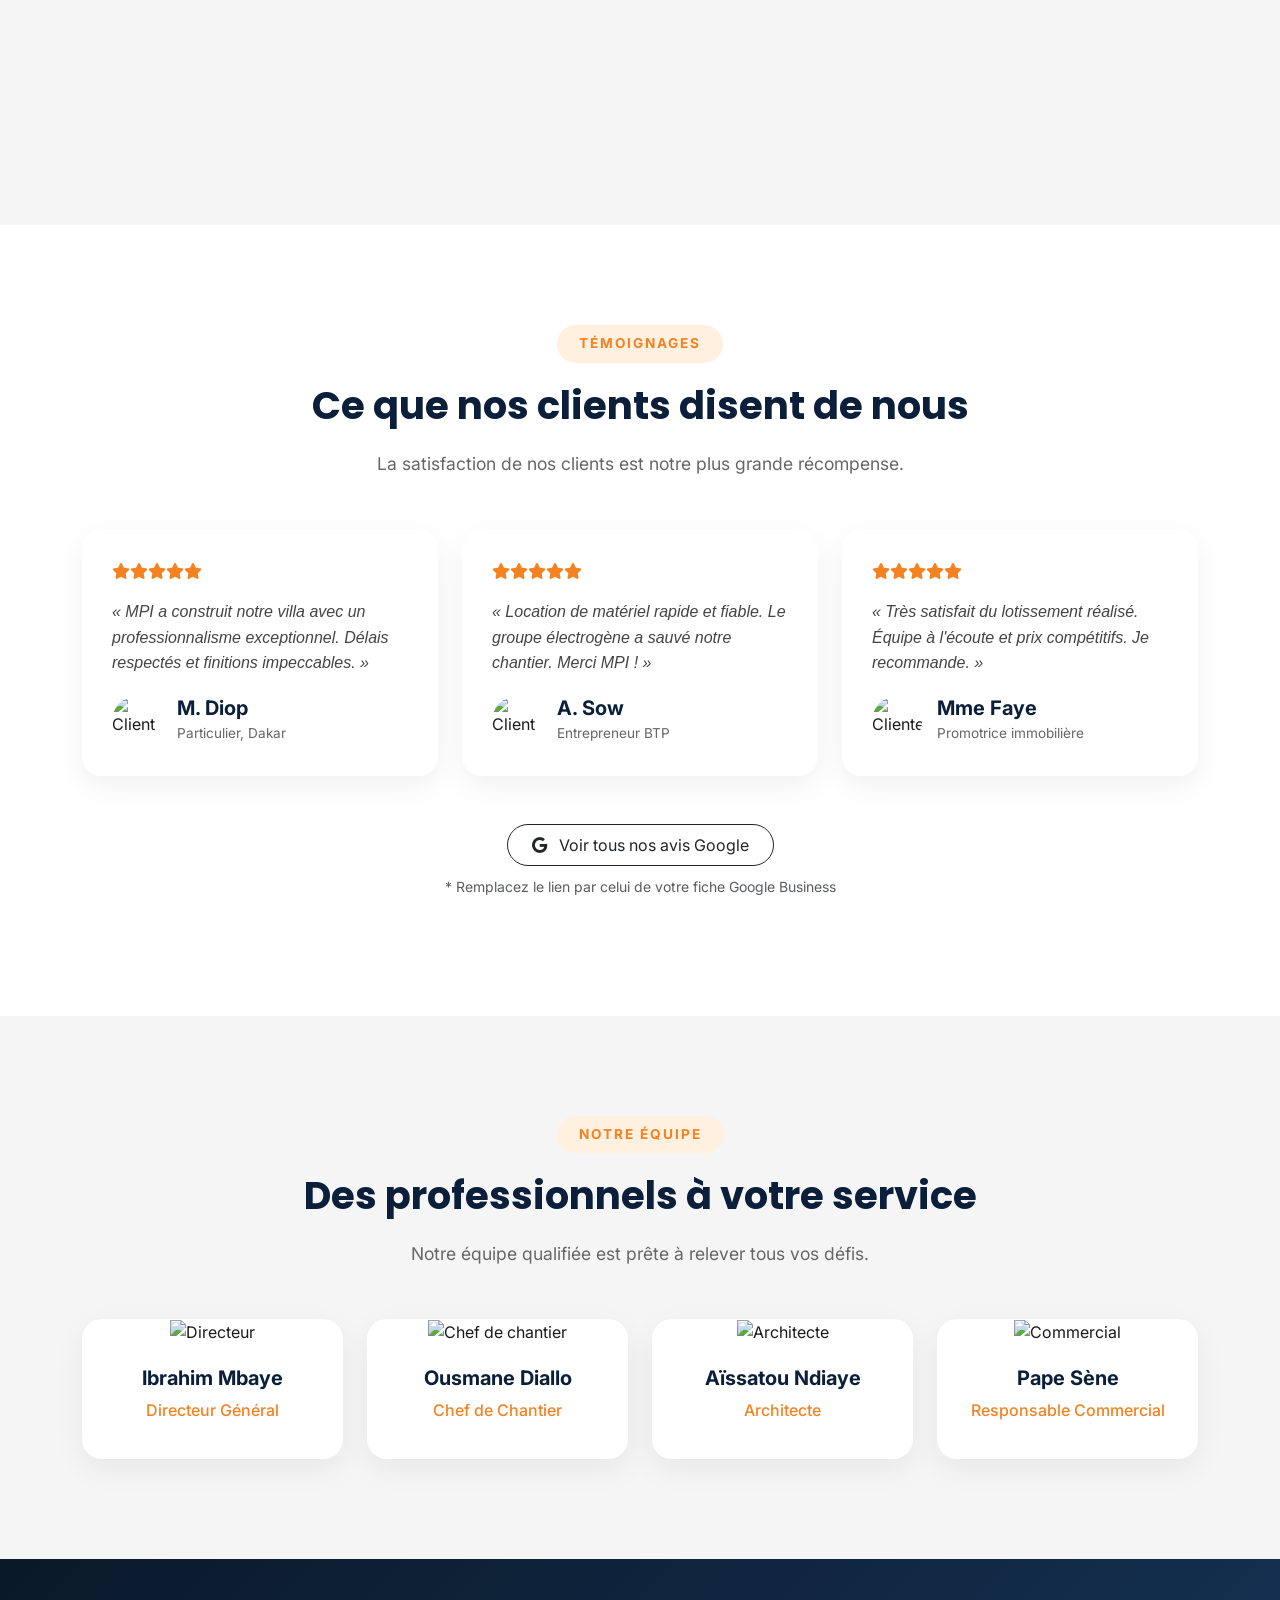
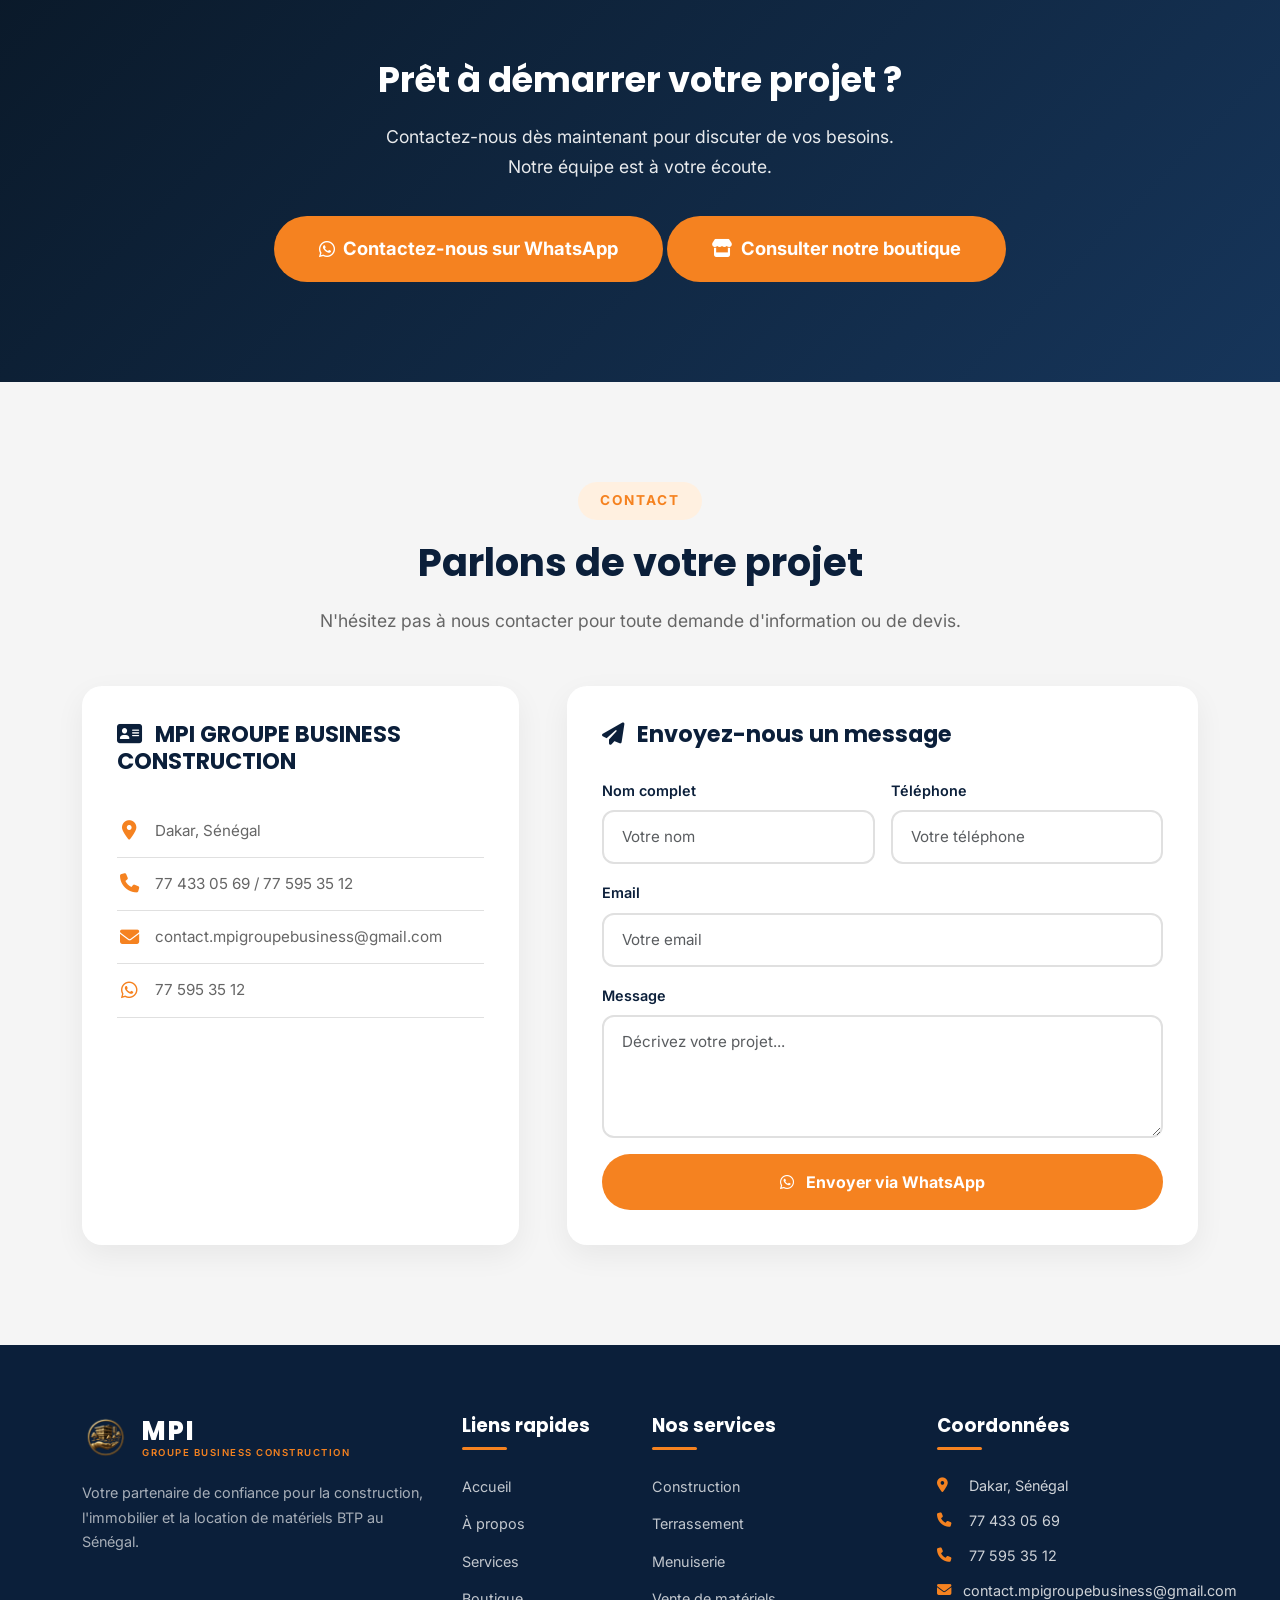
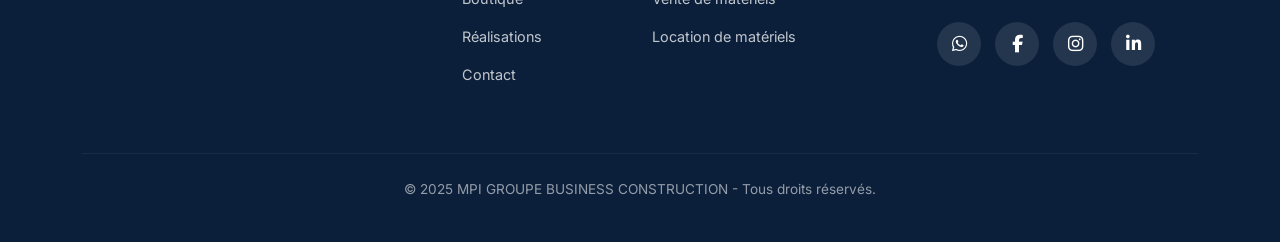
==== commit da78a638: "Ajout bouton consulter boutique" ====
--- a/index.html
+++ b/index.html
@@ -153,6 +153,9 @@
                     <a href="#contact" class="btn btn-primary-custom mt-3">
                         <i class="fas fa-envelope me-2"></i> Nous contacter
                     </a>
+                    <a href="boutique.html" class="btn btn-primary-custom mt-3">
+                        <i class="fas fa-store me-2"></i> Consulter la boutique
+                    </a>
                 </div>
             </div>
         </div>
@@ -517,7 +520,11 @@
             <a href="https://wa.me/221775953512" class="btn btn-cta-large" target="_blank" rel="noopener noreferrer">
                 <i class="fab fa-whatsapp me-2"></i> Contactez-nous sur WhatsApp
             </a>
-        </div>
+            <a href="boutique.html" class="btn btn-cta-large" target="_blank" rel="noopener noreferrer">
+                <i class="fas fa-store me-2"></i> Consulter notre boutique
+            </a>
+        </div>
+
     </section>
 
     <!-- ==================== SECTION CONTACT ==================== -->
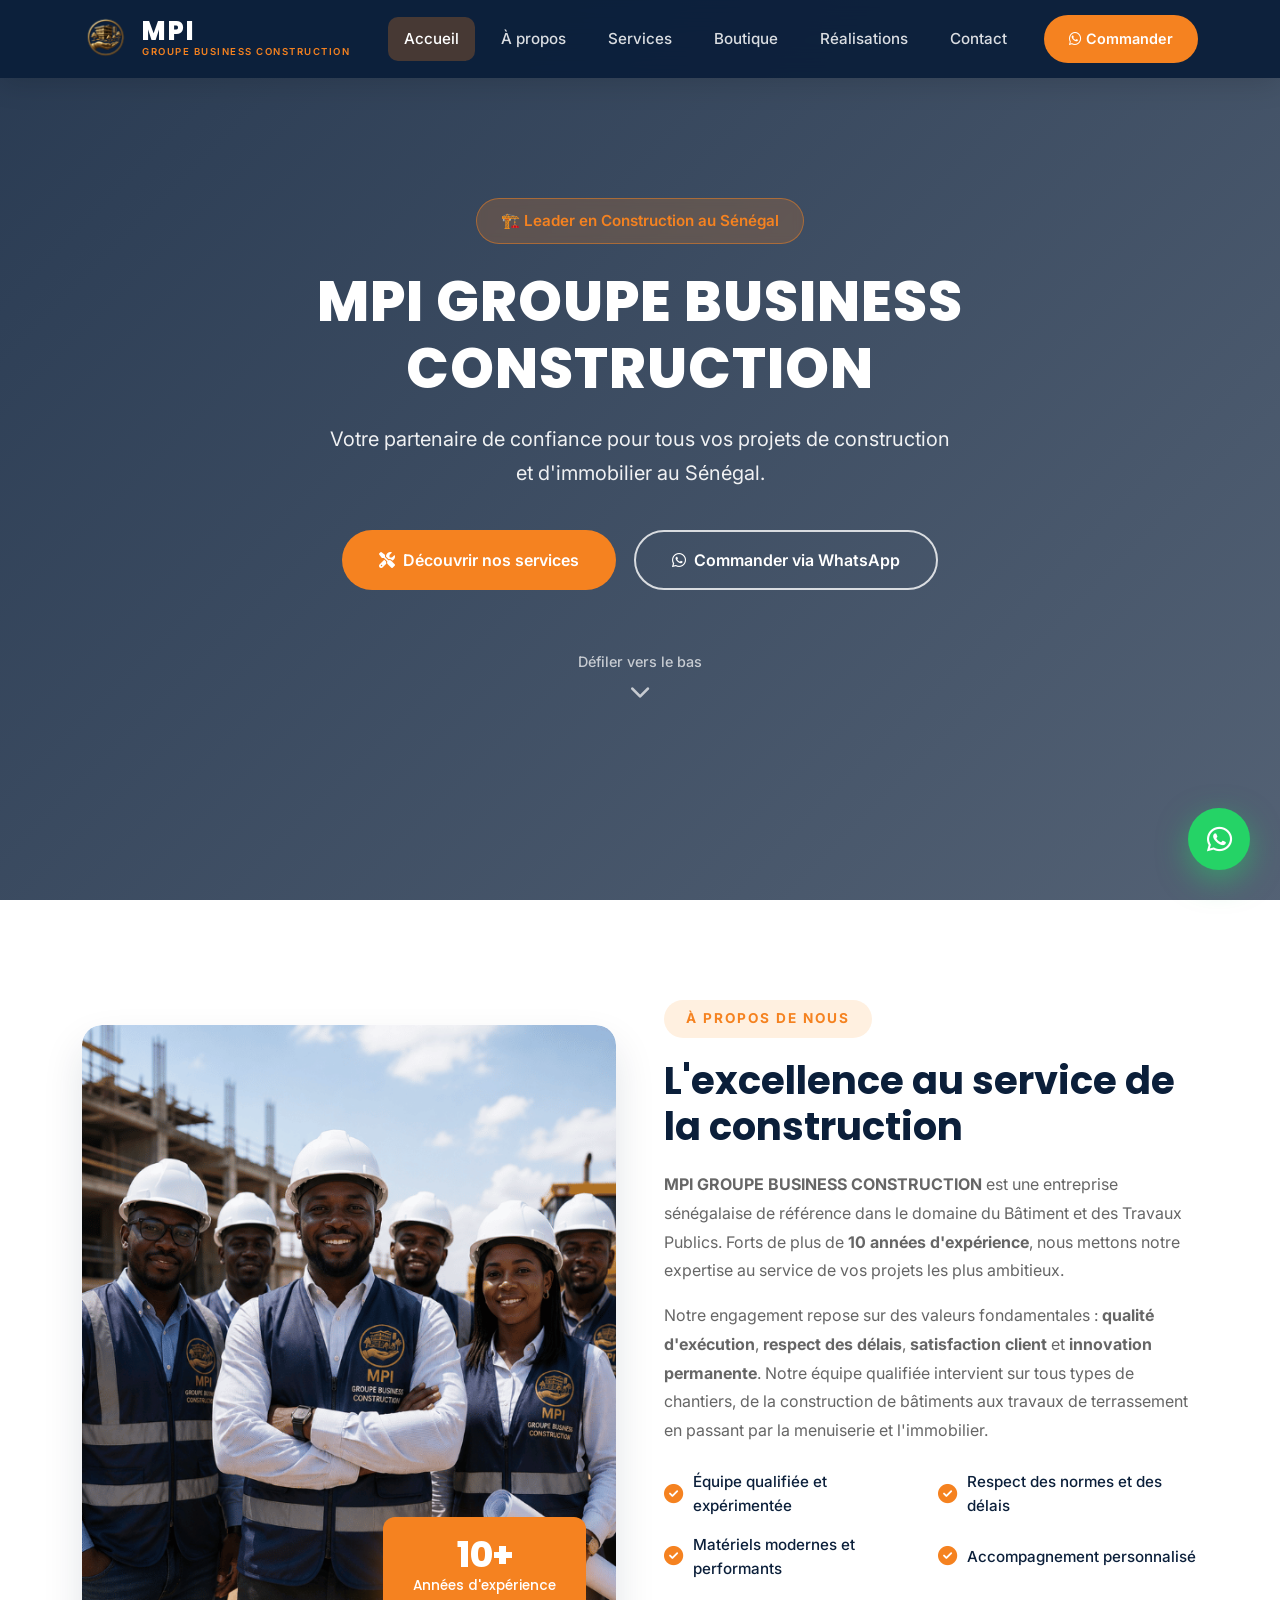
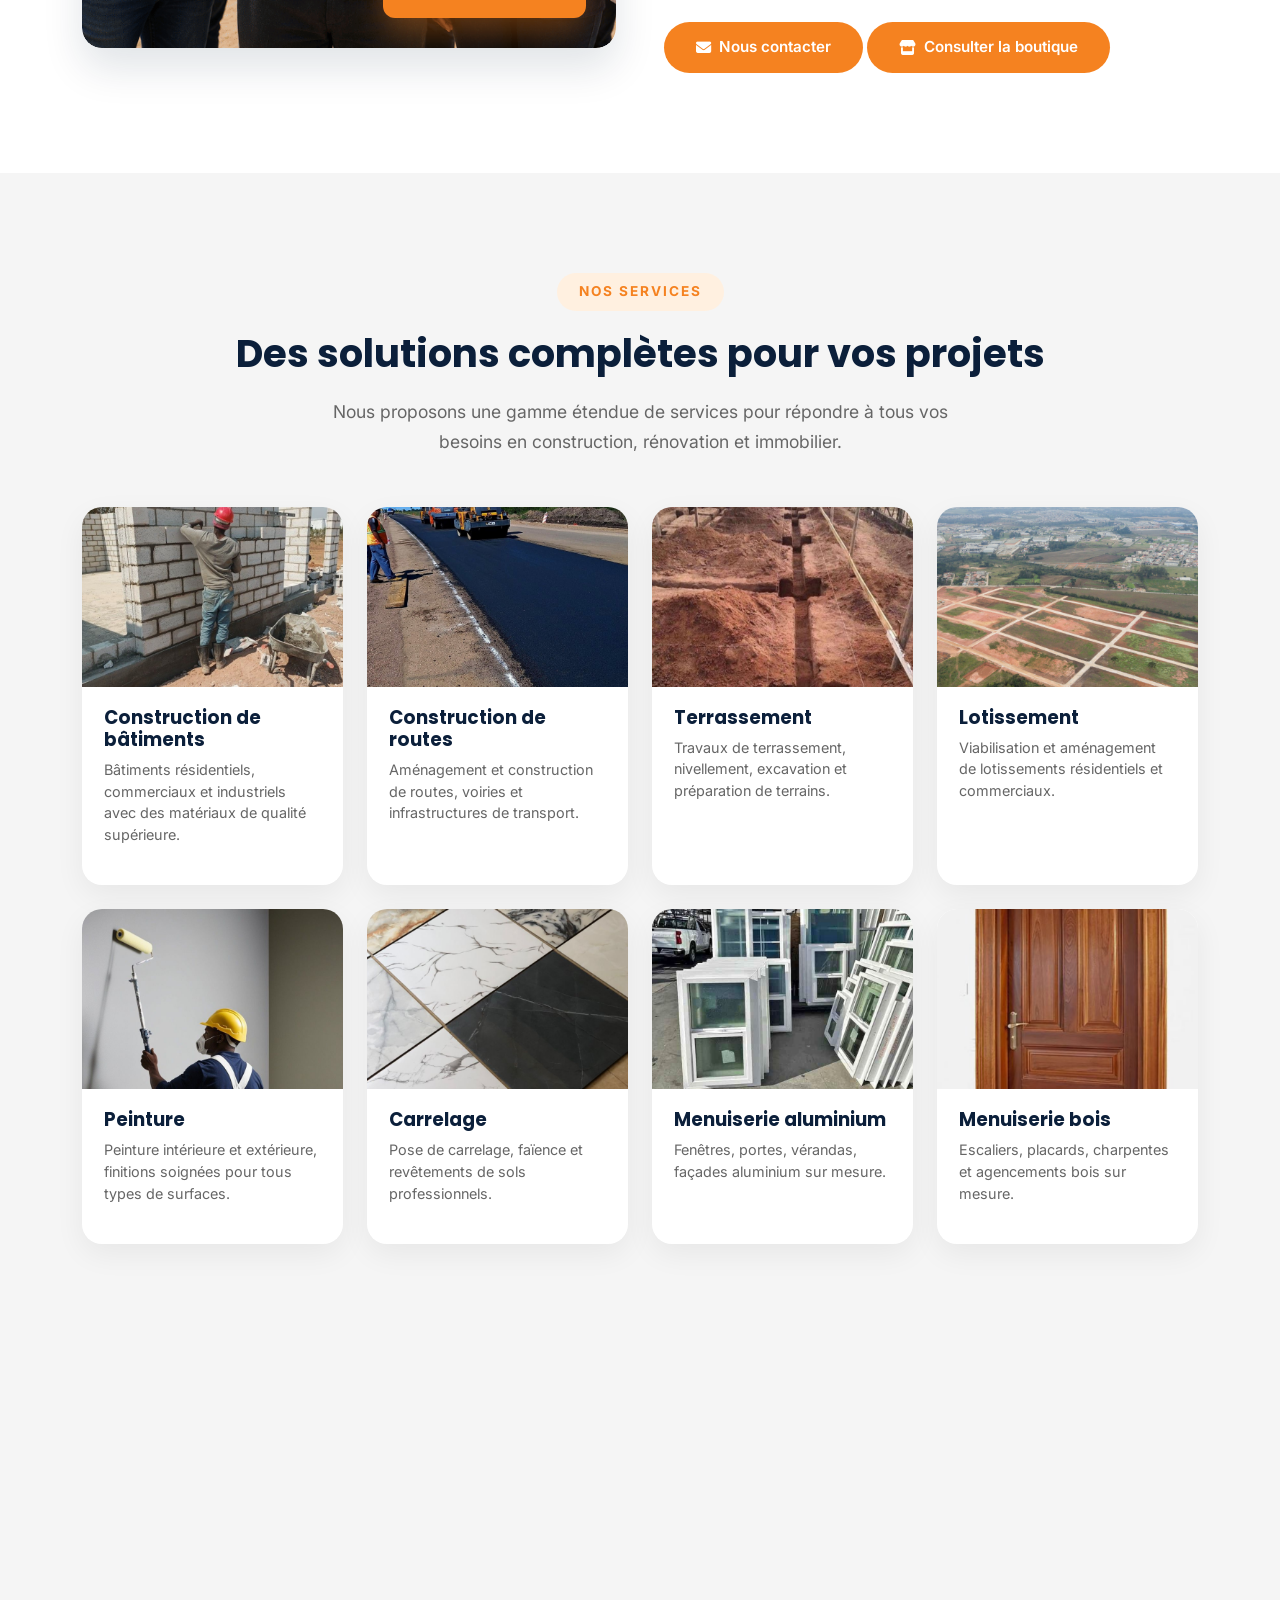
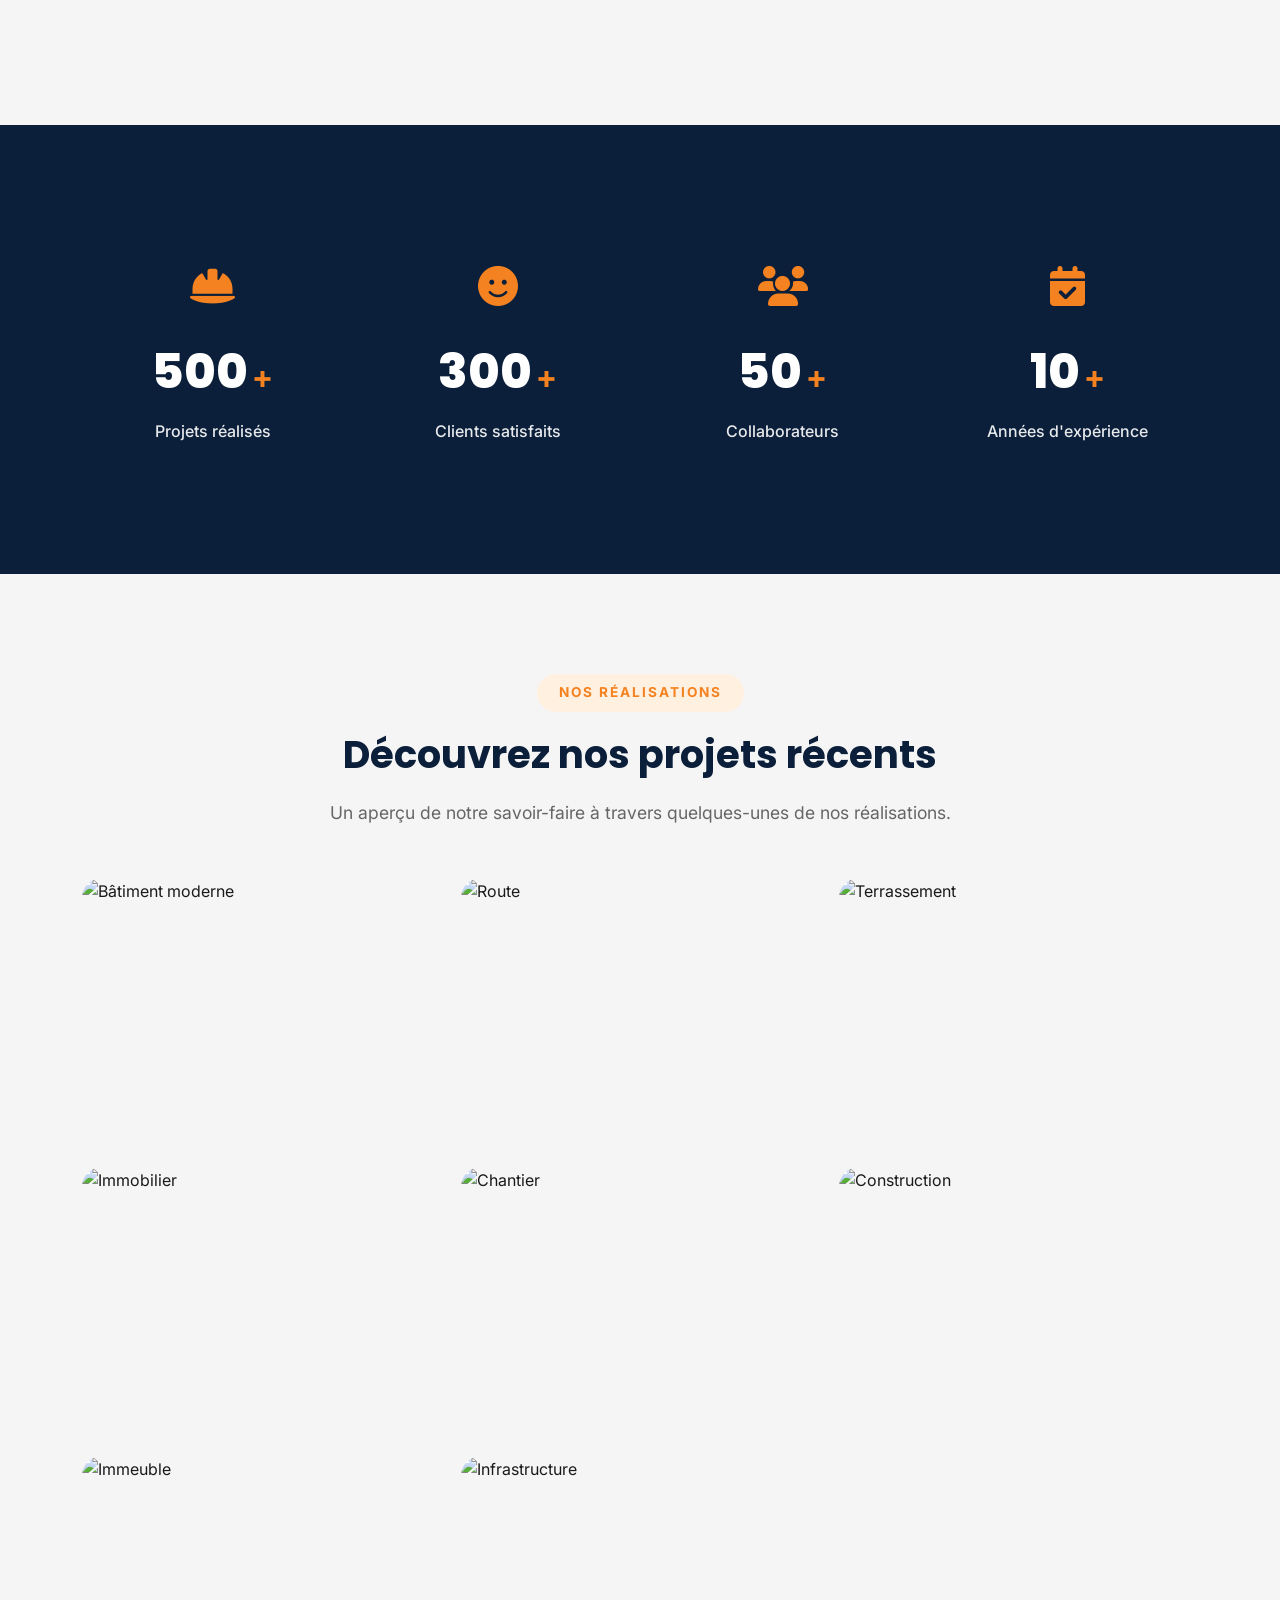
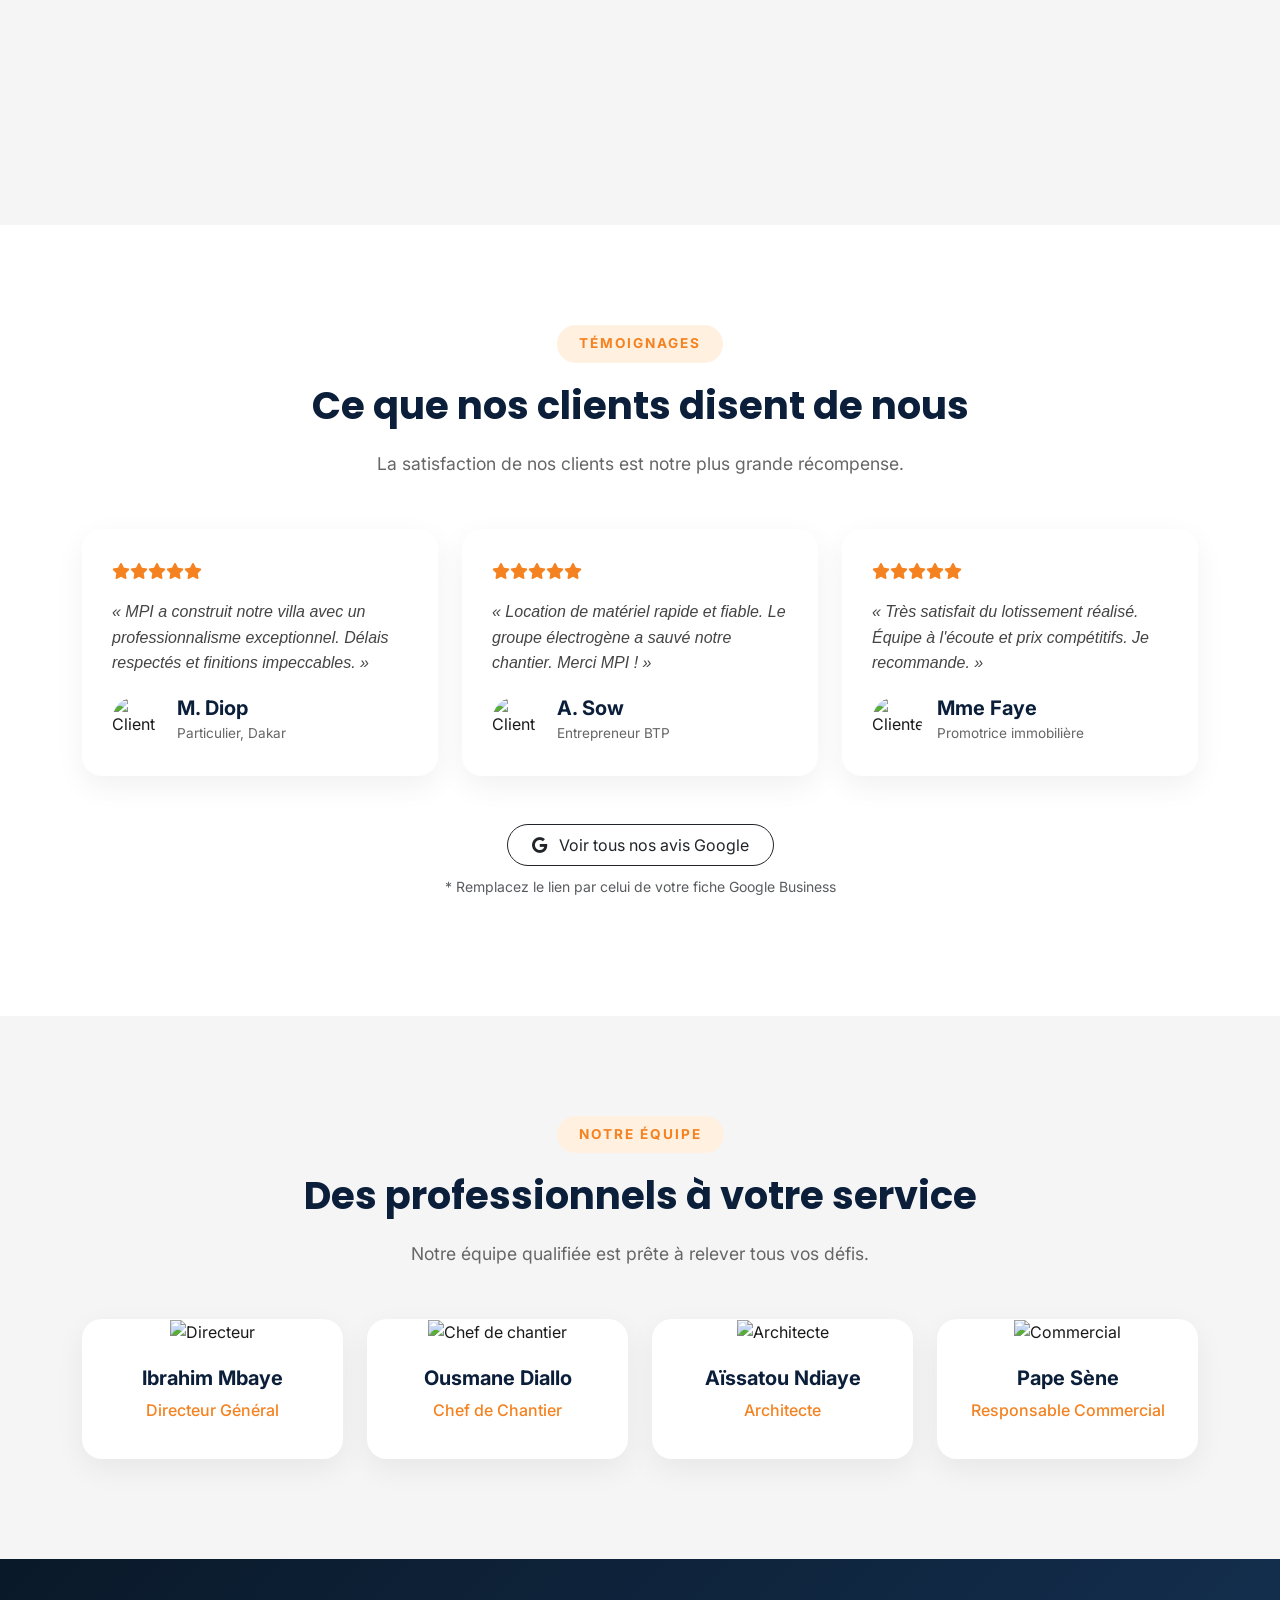
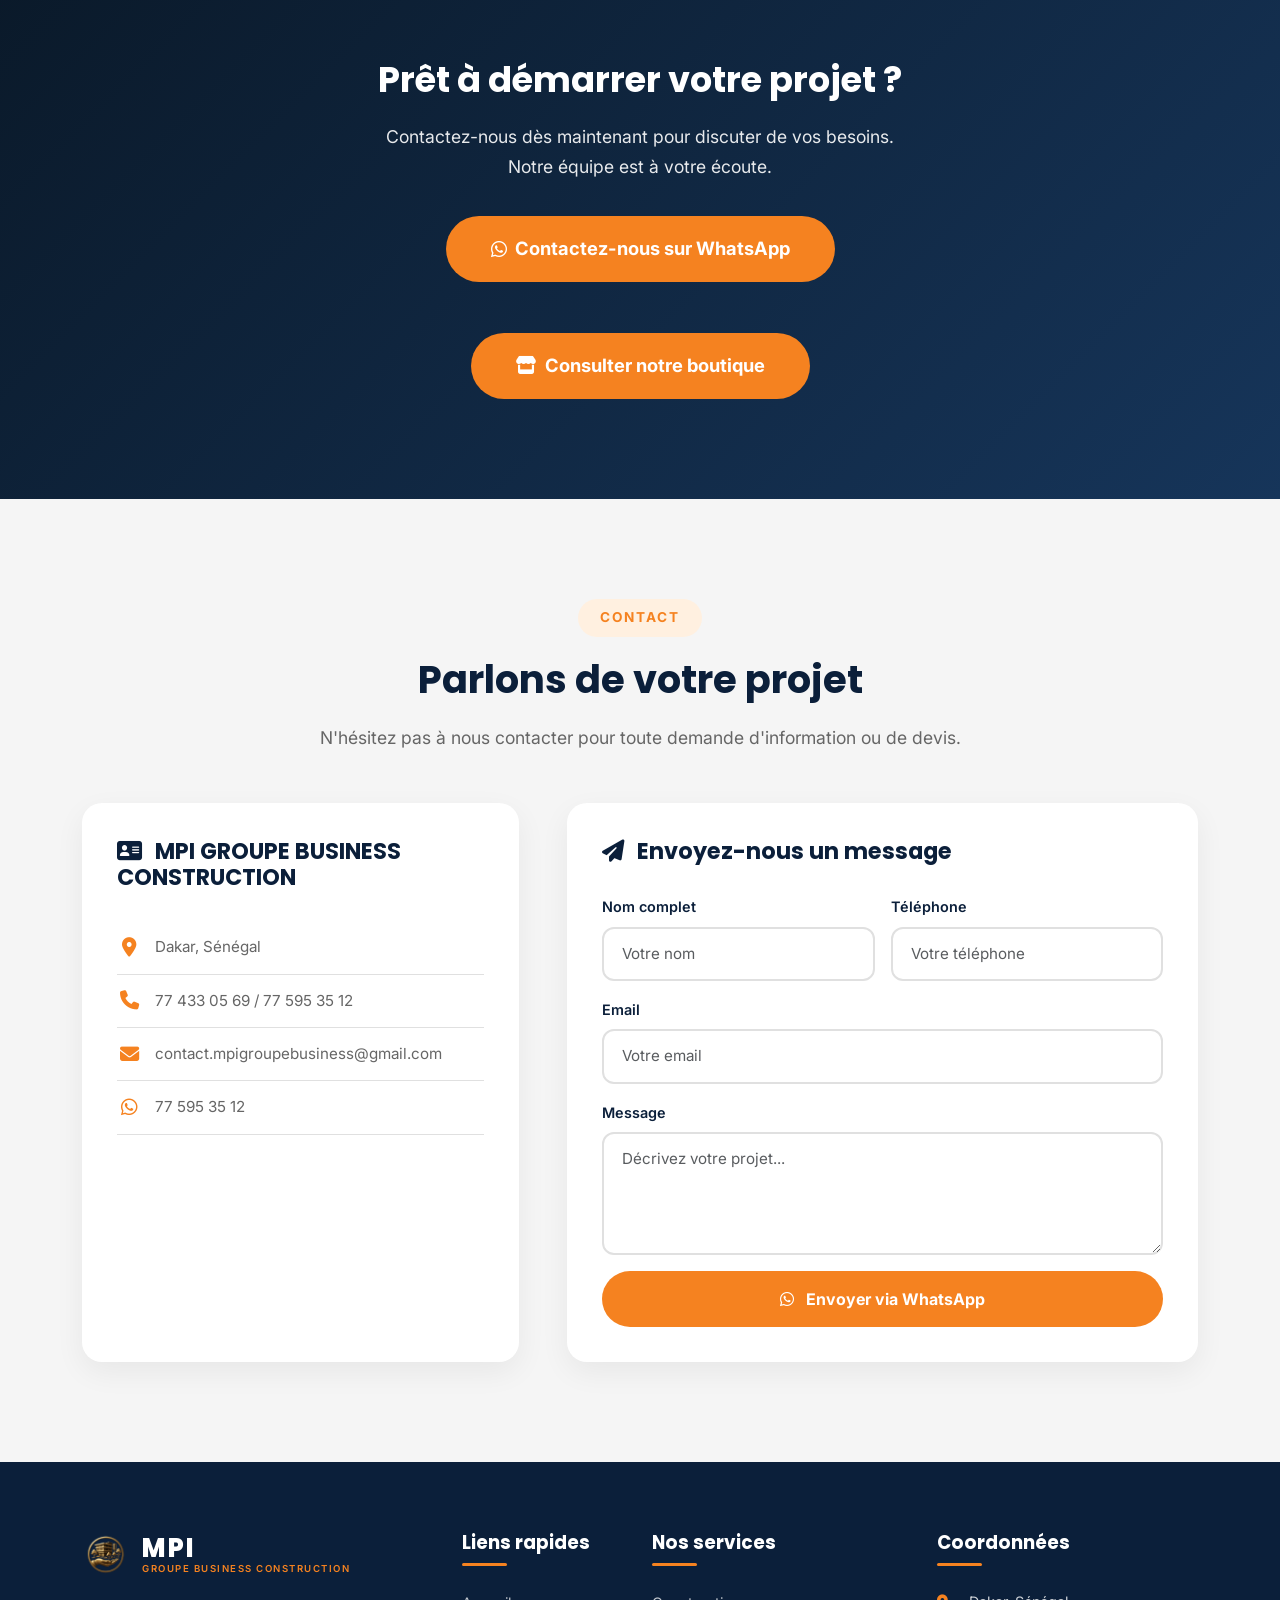
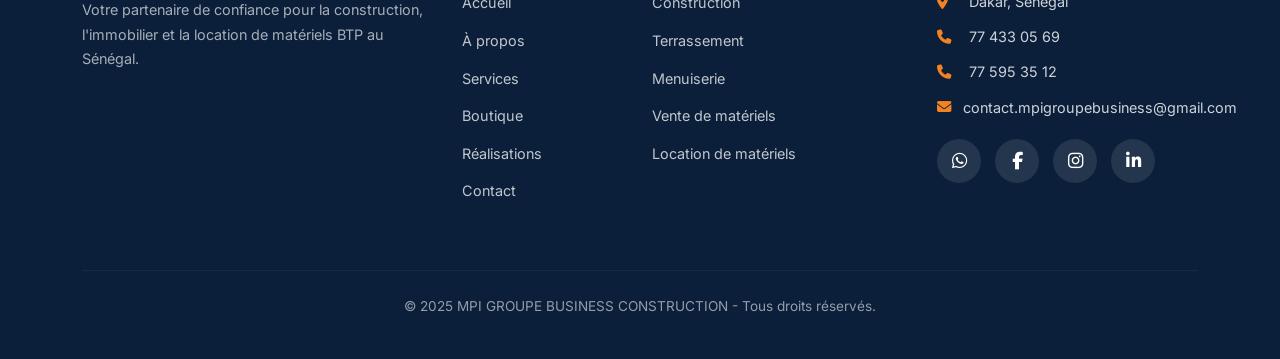
==== commit e534c0ef: "Ajustement bouton consulter boutique" ====
--- a/index.html
+++ b/index.html
@@ -520,10 +520,13 @@
             <a href="https://wa.me/221775953512" class="btn btn-cta-large" target="_blank" rel="noopener noreferrer">
                 <i class="fab fa-whatsapp me-2"></i> Contactez-nous sur WhatsApp
             </a>
+             <br> <br> <br>
+
             <a href="boutique.html" class="btn btn-cta-large" target="_blank" rel="noopener noreferrer">
                 <i class="fas fa-store me-2"></i> Consulter notre boutique
             </a>
         </div>
+
 
     </section>
 
